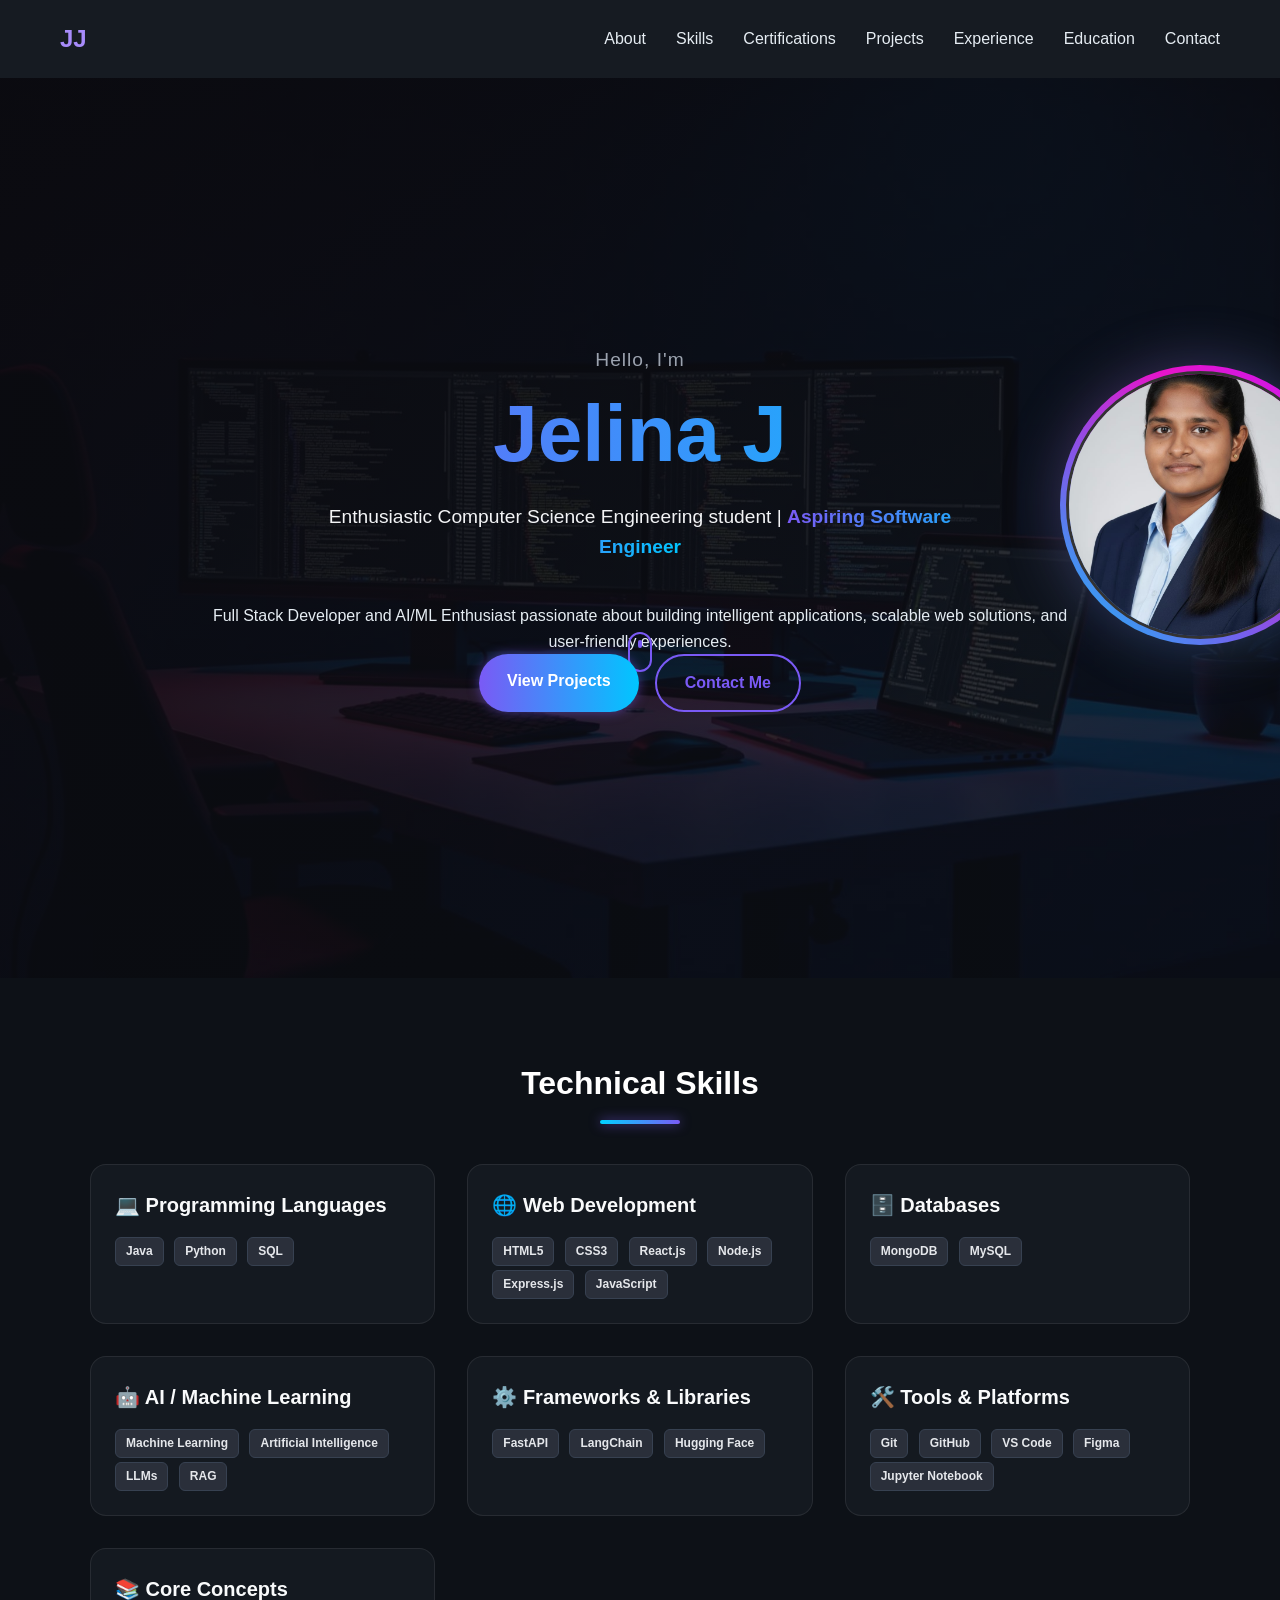
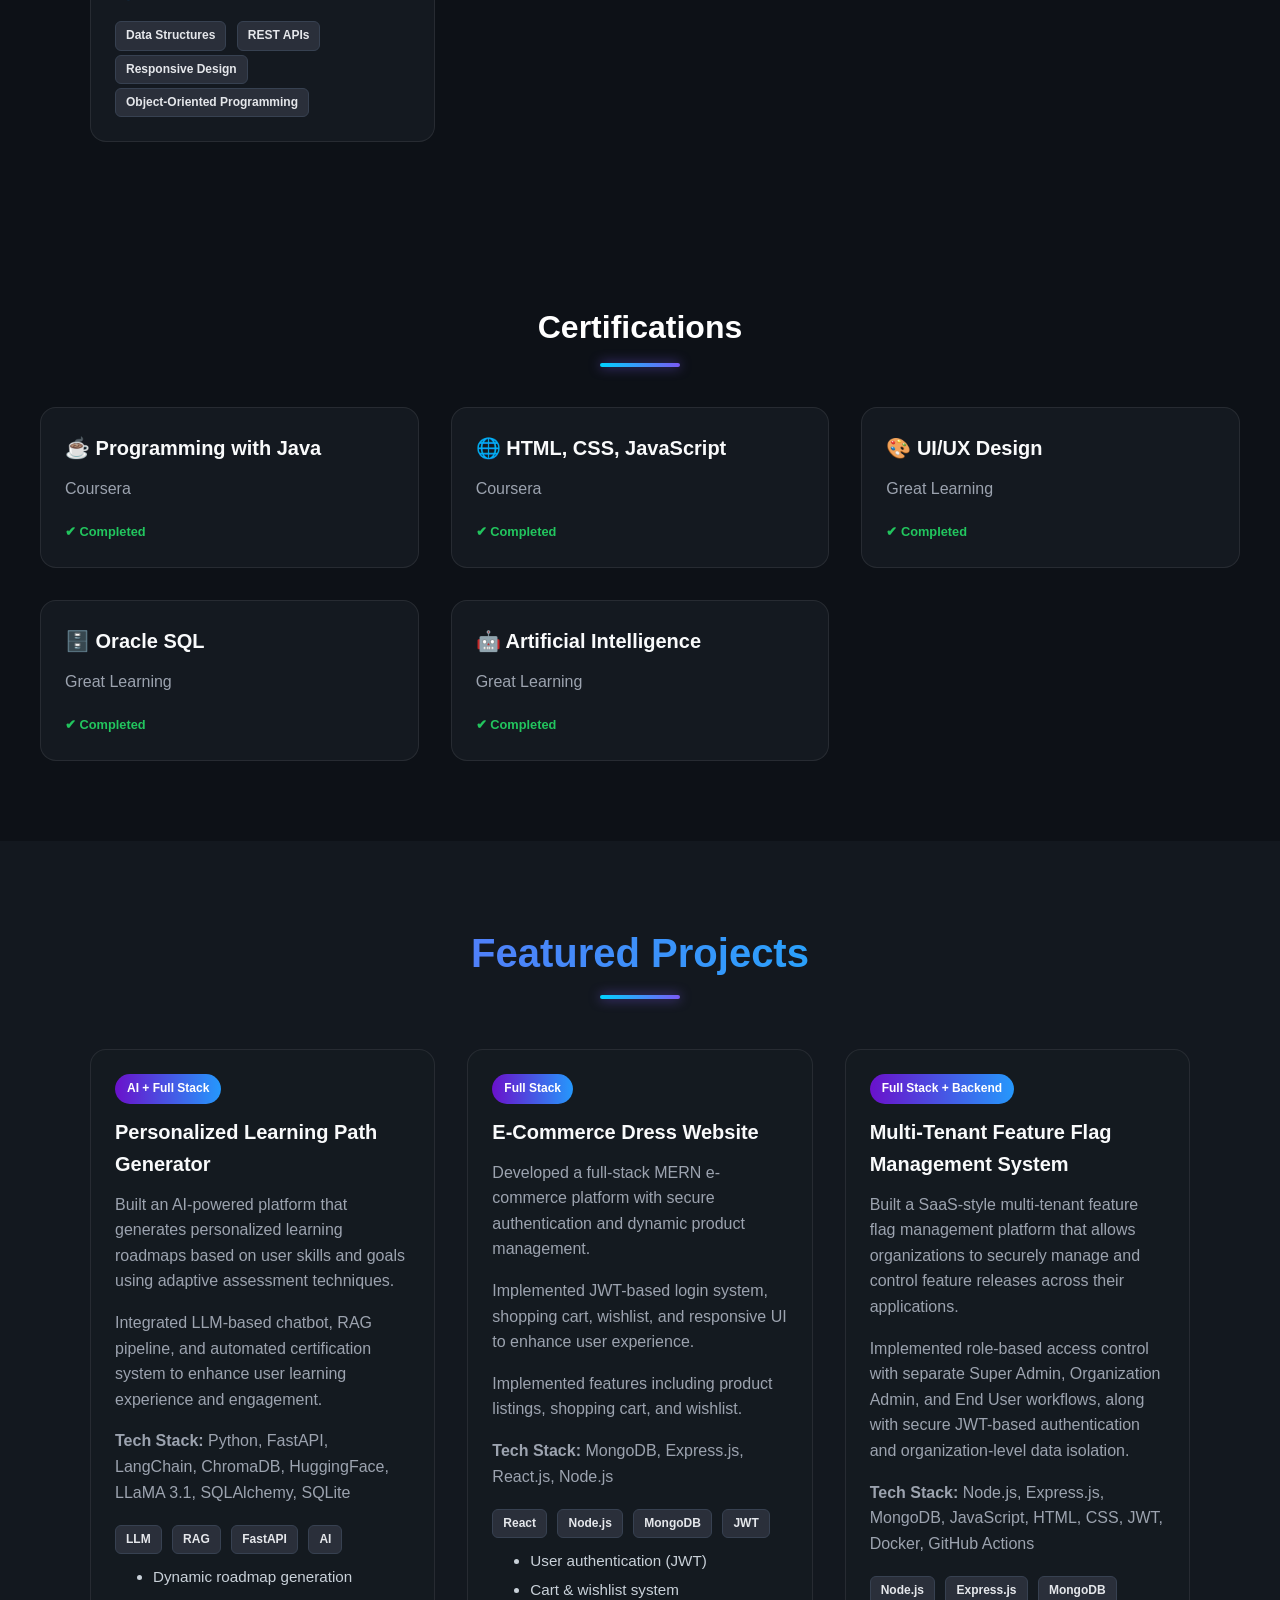
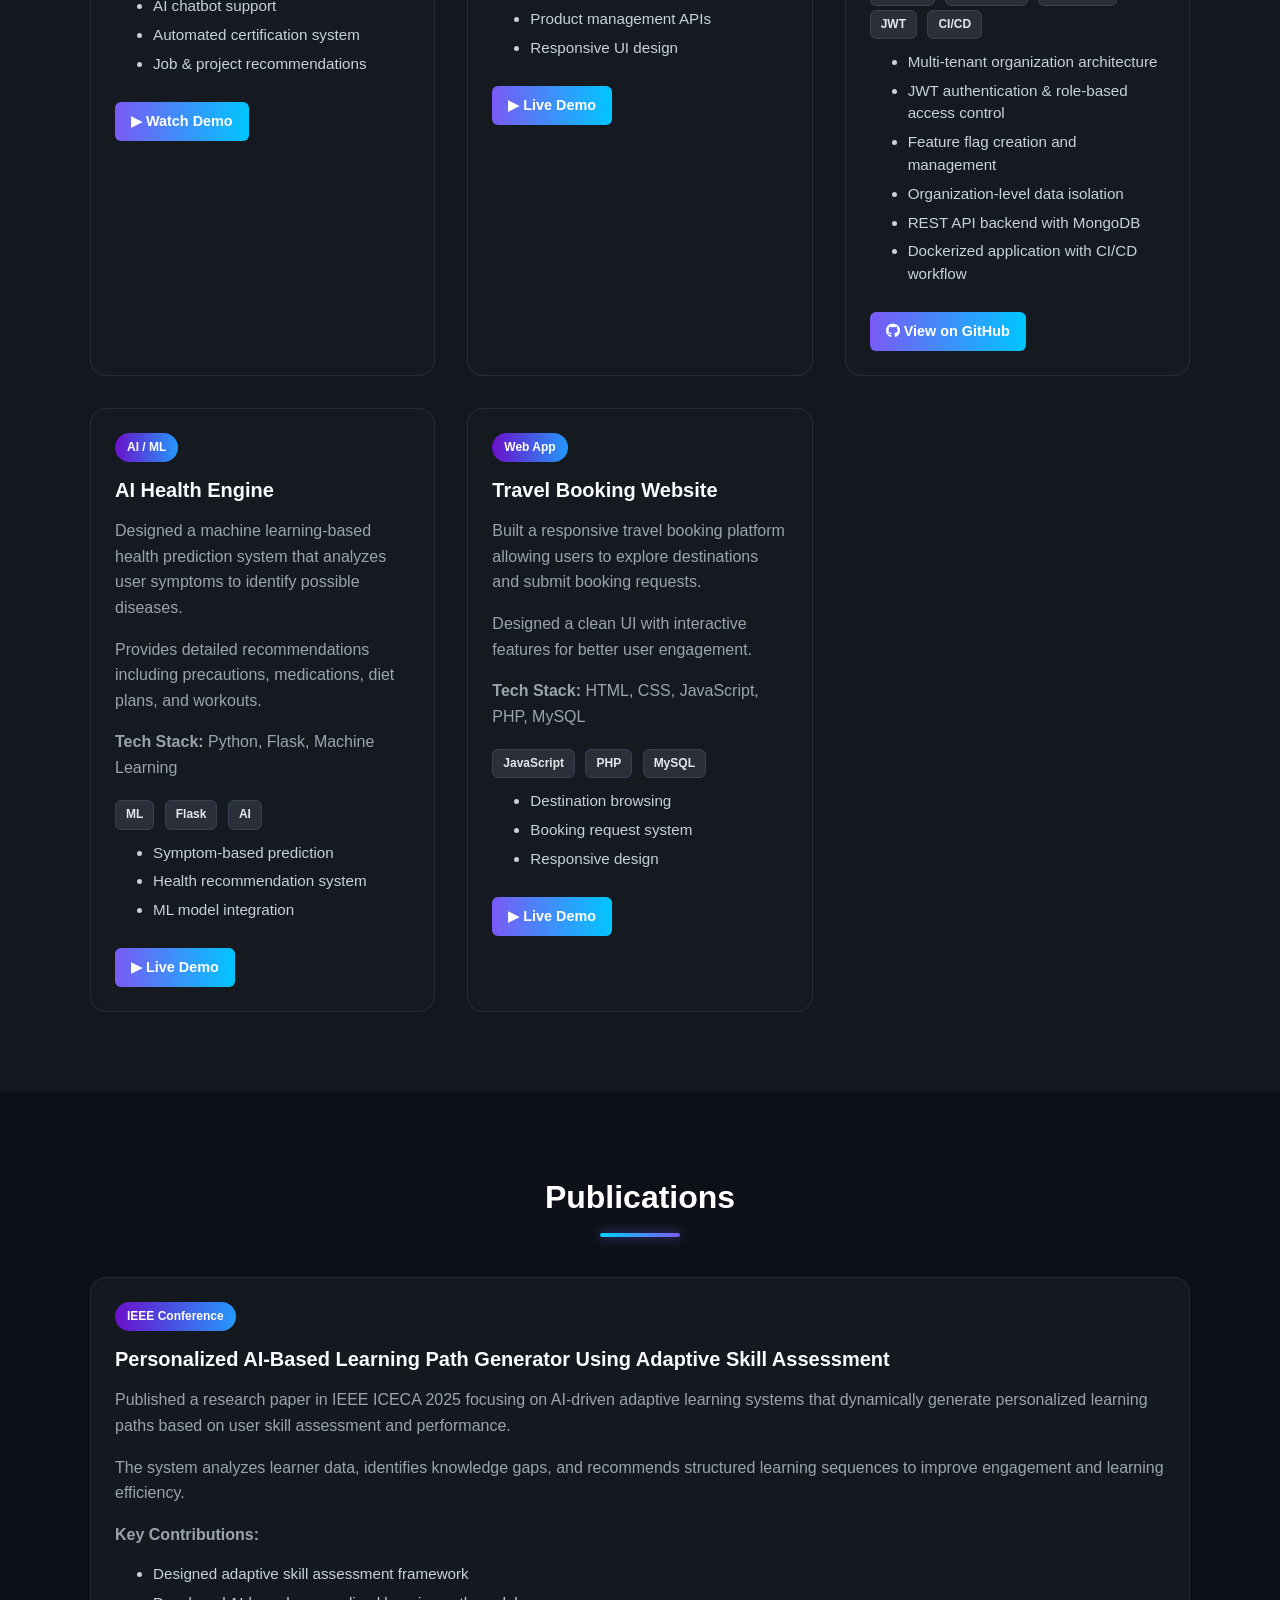
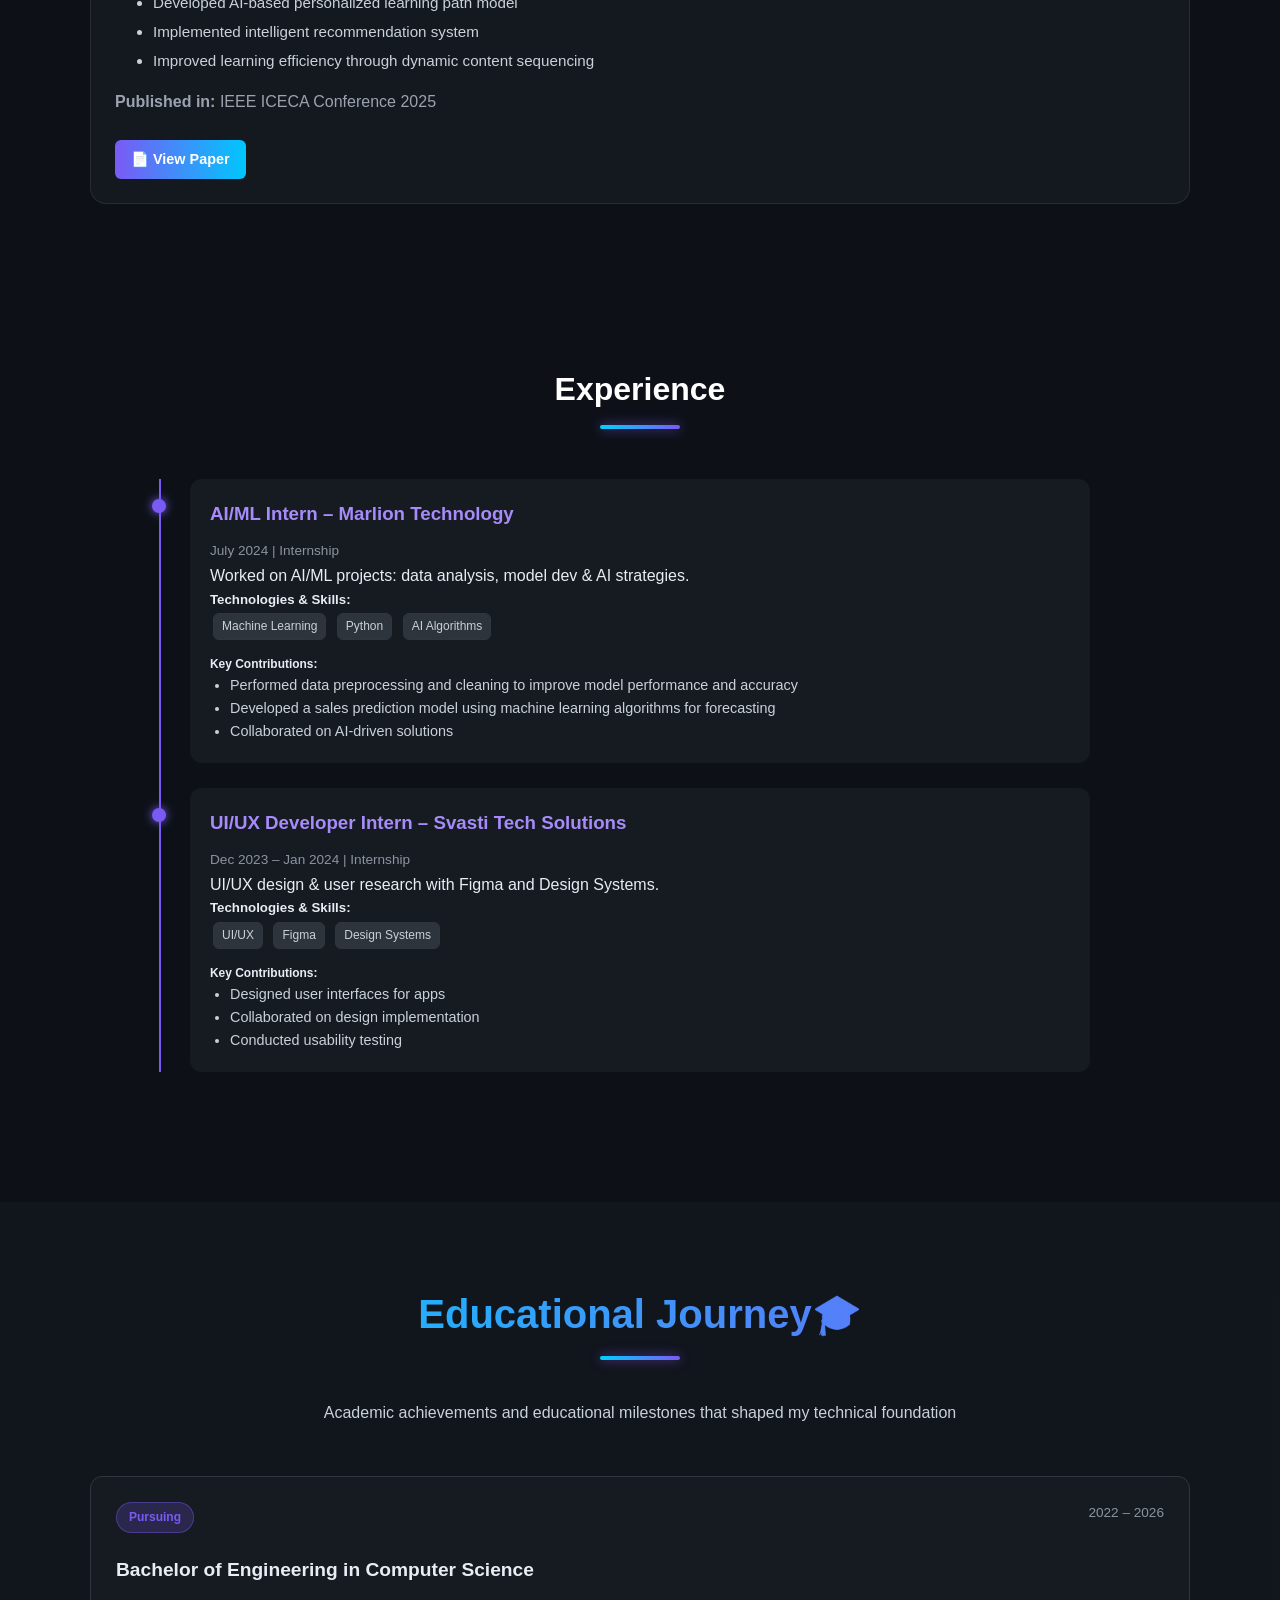
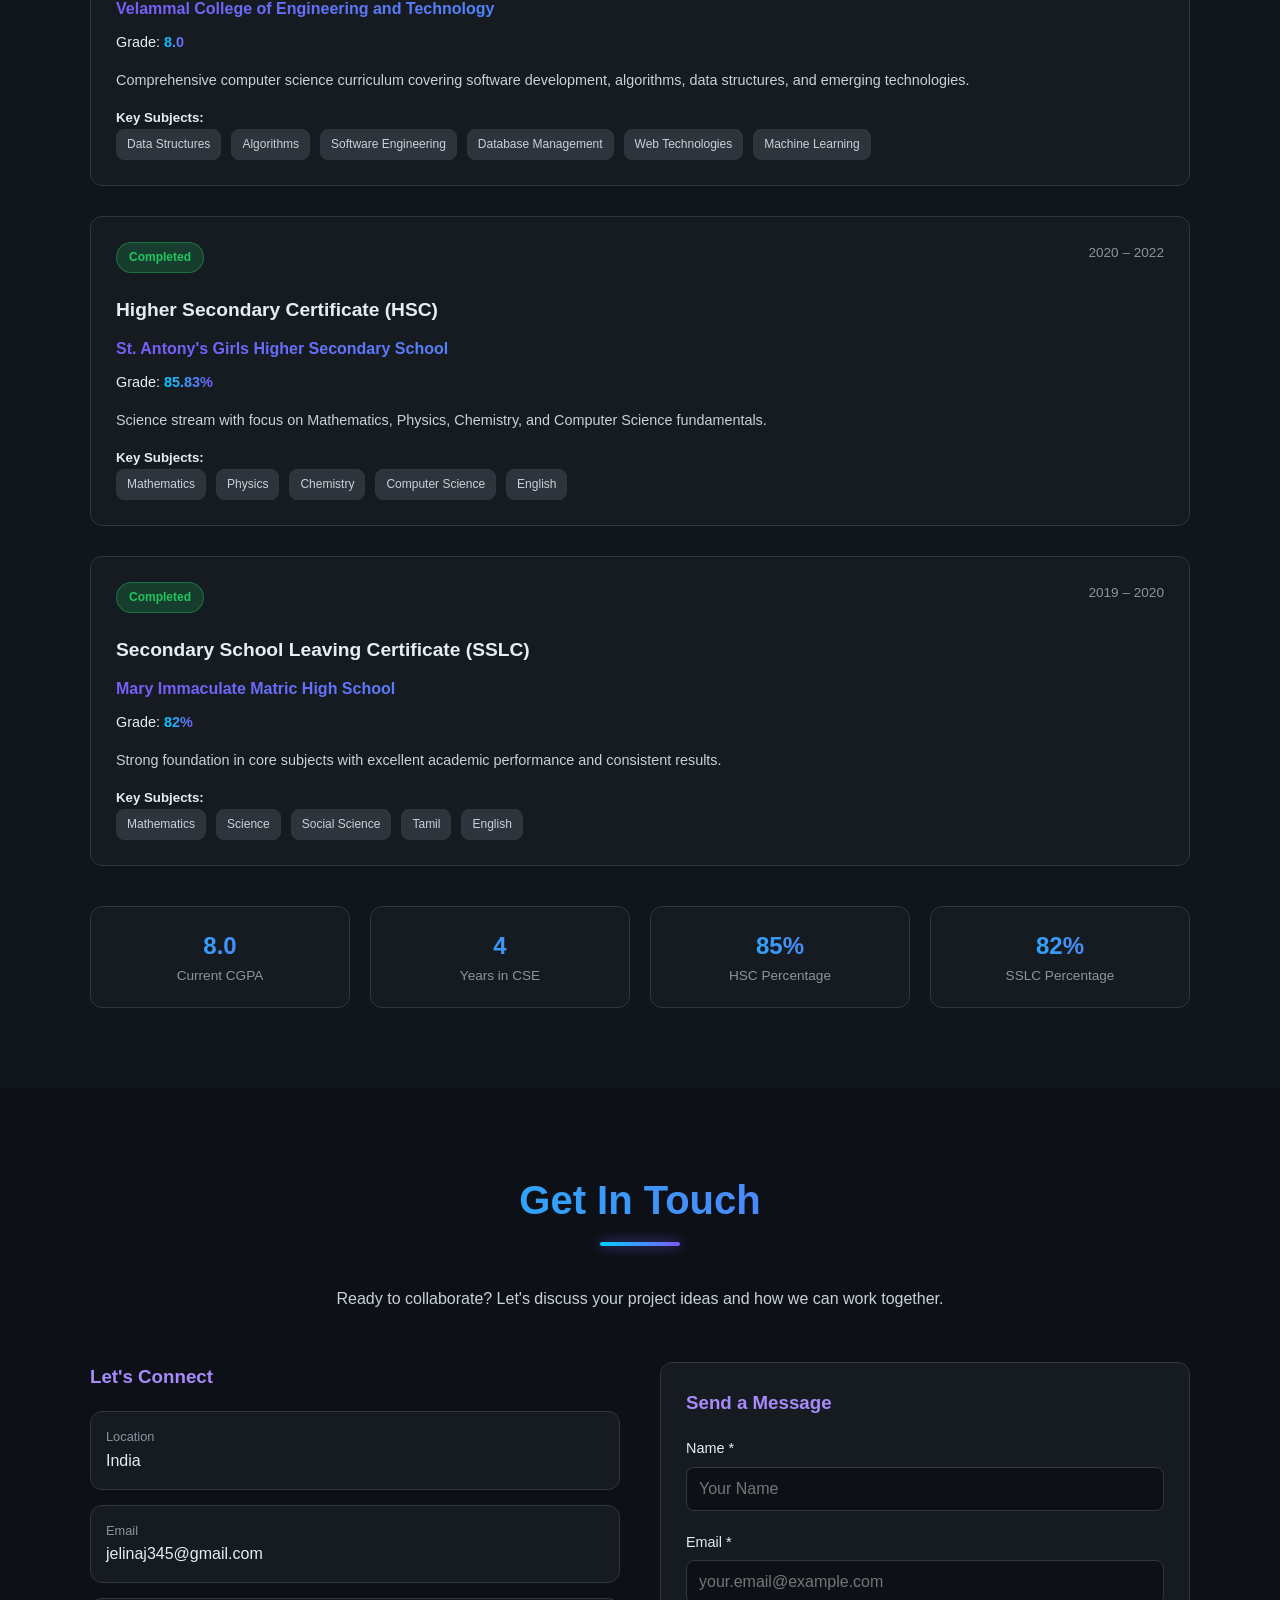
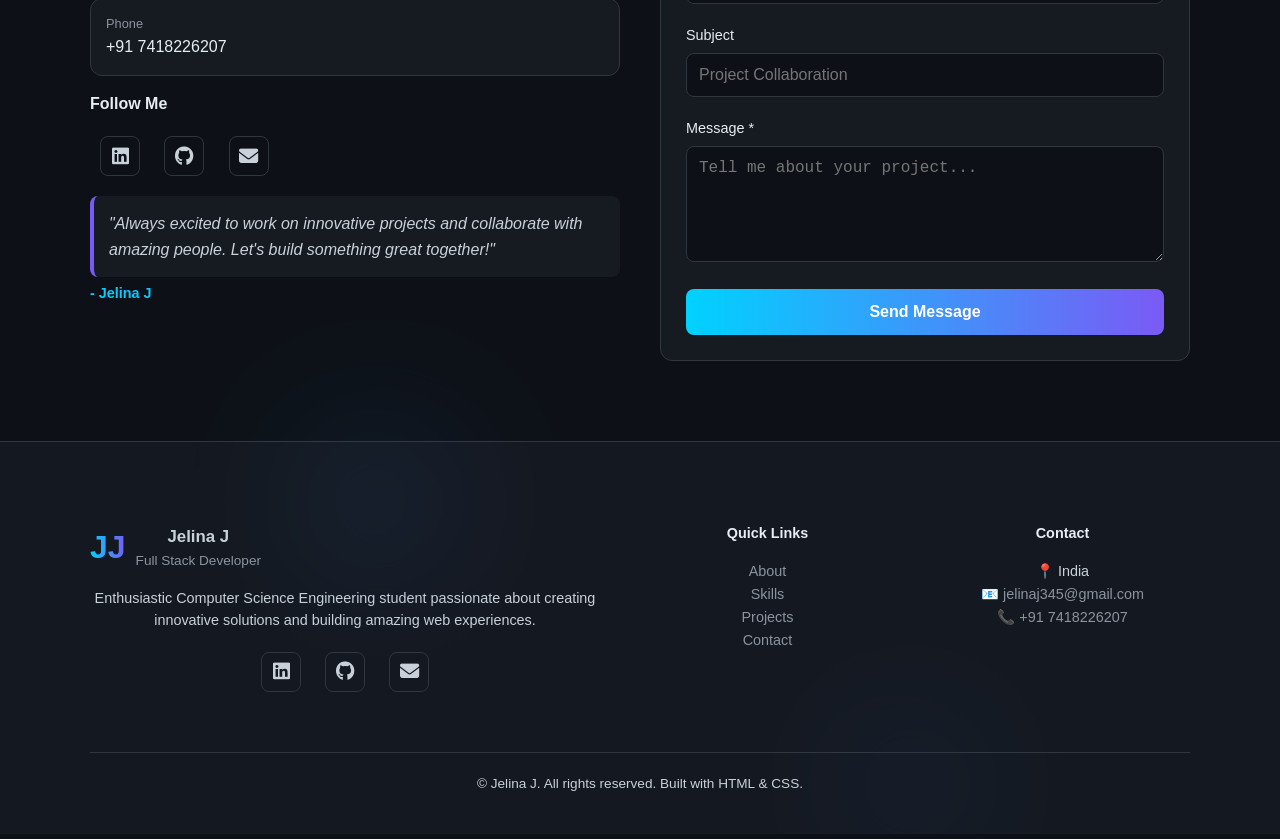
==== index.html @ ac96606b "Add multi-tenant feature flag project to portfolio" ====
<!DOCTYPE html>
<html lang="en">

<head>
  <meta charset="UTF-8">
  <meta name="viewport" content="width=device-width, initial-scale=1.0">
  <title>Jelina J | Portfolio</title>
  <link rel="stylesheet" href="https://cdnjs.cloudflare.com/ajax/libs/font-awesome/6.4.0/css/all.min.css">
  <link rel="stylesheet" href="style.css">

</head>

<body>
  <!-- Navbar -->
  <nav>
    <h1>JJ</h1>
    <div class="menu-toggle" id="menu-toggle">
      <i class="fas fa-bars"></i>
    </div>

    <ul class="nav-links" id="nav-links">
      <li><a href="#about">About</a></li>
      <li><a href="#skills">Skills</a></li>
      <li><a href="#certifications">Certifications</a></li>
      <li><a href="#projects">Projects</a></li>
      <li><a href="#experience">Experience</a></li>
      <li><a href="#education">Education</a></li>
      <li><a href="#contact">Contact</a></li>
    </ul>
  </nav>

  <!-- Hero -->
  <section class="hero-section">
    <!-- Background Image Overlay -->
    <div class="hero-bg"></div>
    <div class="hero-overlay"></div>

    <!-- Content -->
    <div class="hero-content">
      <p class="hero-greeting">Hello, I'm</p>
      <h1 class="hero-name">Jelina J</h1>
      <p class="hero-tagline">
        Enthusiastic Computer Science Engineering student |
        <span class="gradient-text">Aspiring Software Engineer</span>
      </p>
      <p class="hero-description">
        Full Stack Developer and AI/ML Enthusiast passionate about building
        intelligent applications, scalable web solutions, and user-friendly experiences.
      </p>

      <!-- Buttons -->
      <div class="hero-buttons">
        <a href="#projects" class="btn primary">View Projects</a>
        <a href="#contact" class="btn outline">Contact Me</a>
      </div>
      <div class="hero-image">
        <div class="glow"></div>
        <img src="LinkedIn photo.jpeg" alt="Profile">
      </div>

      <!-- Scroll Indicator -->
      <div class="scroll-indicator">
        <div class="mouse">
          <div class="wheel"></div>
        </div>
      </div>
    </div>
  </section>

  <!-- Skills-->

  <section id="skills">
    <div class="container">
      <h2>Technical Skills</h2>

      <div class="card-grid">

        <!-- Programming -->
        <div class="card">
          <h3>💻 Programming Languages</h3>
          <div class="tags">
            <span class="tag">Java</span>
            <span class="tag">Python</span>
            <span class="tag">SQL</span>
          </div>
        </div>

        <!-- Web -->
        <div class="card">
          <h3>🌐 Web Development</h3>
          <div class="tags">
            <span class="tag">HTML5</span>
            <span class="tag">CSS3</span>
            <span class="tag">React.js</span>
            <span class="tag">Node.js</span>
            <span class="tag">Express.js</span>
            <span class="tag">JavaScript</span>

          </div>
        </div>

        <!-- Database -->
        <div class="card">
          <h3>🗄️ Databases</h3>
          <div class="tags">
            <span class="tag">MongoDB</span>
            <span class="tag">MySQL</span>
          </div>
        </div>

        <!-- AI/ML -->
        <div class="card">
          <h3>🤖 AI / Machine Learning</h3>
          <div class="tags">
            <span class="tag">Machine Learning</span>
            <span class="tag">Artificial Intelligence</span>
            <span class="tag">LLMs</span>
            <span class="tag">RAG</span>
          </div>
        </div>

        <!-- Frameworks -->
        <div class="card">
          <h3>⚙️ Frameworks & Libraries</h3>
          <div class="tags">
            <span class="tag">FastAPI</span>
            <span class="tag">LangChain</span>
            <span class="tag">Hugging Face</span>
          </div>
        </div>

        <!-- Tools -->
        <div class="card">
          <h3>🛠️ Tools & Platforms</h3>
          <div class="tags">
            <span class="tag">Git</span>
            <span class="tag">GitHub</span>
            <span class="tag">VS Code</span>
            <span class="tag">Figma</span>
            <span class="tag">Jupyter Notebook</span>
          </div>
        </div>

        <!-- Core -->
        <div class="card">
          <h3>📚 Core Concepts</h3>
          <div class="tags">
            <span class="tag">Data Structures</span>
            <span class="tag">REST APIs</span>
            <span class="tag">Responsive Design</span>
            <span class="tag">Object-Oriented Programming</span>
          </div>
        </div>

      </div>
    </div>
  </section>
  <!-- Certifications -->
  <section id="certifications">
    <h2>Certifications</h2>
    <div class="card-grid">
      <div class="card">
        <h3>☕ Programming with Java</h3>
        <p>Coursera</p><span class="cert-badge">✔ Completed</span>
      </div>
      <div class="card">
        <h3>🌐 HTML, CSS, JavaScript</h3>
        <p>Coursera</p><span class="cert-badge">✔ Completed</span>
      </div>
      <div class="card">
        <h3>🎨 UI/UX Design</h3>
        <p>Great Learning</p><span class="cert-badge">✔ Completed</span>
      </div>
      <div class="card">
        <h3>🗄️ Oracle SQL</h3>
        <p>Great Learning</p><span class="cert-badge">✔ Completed</span>
      </div>
      <div class="card">
        <h3>🤖 Artificial Intelligence</h3>
        <p>Great Learning</p><span class="cert-badge">✔ Completed</span>
      </div>
    </div>
  </section>

  <section id="projects">
    <div class="container">
      <h2>Featured Projects</h2>

      <div class="card-grid">

        <!-- Project 1 -->
        <div class="card">
          <span class="badge">AI + Full Stack</span>
          <h3>Personalized Learning Path Generator</h3>

          <p>
            Built an AI-powered platform that generates personalized learning roadmaps
            based on user skills and goals using adaptive assessment techniques.
          </p>

          <p>
            Integrated LLM-based chatbot, RAG pipeline, and automated certification system
            to enhance user learning experience and engagement.
          </p>

          <p><strong>Tech Stack:</strong> Python, FastAPI, LangChain, ChromaDB, HuggingFace, LLaMA 3.1, SQLAlchemy,
            SQLite</p>

          <div class="tags">
            <span class="tag">LLM</span>
            <span class="tag">RAG</span>
            <span class="tag">FastAPI</span>
            <span class="tag">AI</span>
          </div>

          <ul class="highlight-list">
            <li>Dynamic roadmap generation</li>
            <li>AI chatbot support</li>
            <li>Automated certification system</li>
            <li>Job & project recommendations</li>
          </ul>

          <a href="https://drive.google.com/file/d/1ITFl99i9QDz4KUVihZrPHaZE8V5tZAc3/view?usp=drive_link"
            class="btn-demo">▶ Watch Demo</a>
        </div>

        <!-- Project 2 -->
        <div class="card">
          <span class="badge">Full Stack</span>
          <h3>E-Commerce Dress Website</h3>

          <p>
            Developed a full-stack MERN e-commerce platform with secure authentication
            and dynamic product management.
          </p>

          <p>
            Implemented JWT-based login system, shopping cart, wishlist, and responsive UI
            to enhance user experience.
          </p>
          <p>Implemented features including product listings, shopping cart, and wishlist.</p>

          <p><strong>Tech Stack:</strong> MongoDB, Express.js, React.js, Node.js</p>

          <div class="tags">
            <span class="tag">React</span>
            <span class="tag">Node.js</span>
            <span class="tag">MongoDB</span>
            <span class="tag">JWT</span>
          </div>

          <ul class="highlight-list">
            <li>User authentication (JWT)</li>
            <li>Cart & wishlist system</li>
            <li>Product management APIs</li>
            <li>Responsive UI design</li>
          </ul>

          <a href="https://jelidressshop-2.onrender.com/" target="_blank" class="btn-demo">
            ▶ Live Demo
          </a>
        </div>
        
        <!-- Project 3 -->
        <div class="card">
          <span class="badge">Full Stack + Backend</span>

          <h3>Multi-Tenant Feature Flag Management System</h3>

          <p>
            Built a SaaS-style multi-tenant feature flag management platform that
            allows organizations to securely manage and control feature releases
            across their applications.
          </p>

          <p>
            Implemented role-based access control with separate Super Admin,
            Organization Admin, and End User workflows, along with secure JWT-based
            authentication and organization-level data isolation.
          </p>

          <p>
            <strong>Tech Stack:</strong>
            Node.js, Express.js, MongoDB, JavaScript, HTML, CSS, JWT, Docker, GitHub Actions
          </p>

          <div class="tags">
            <span class="tag">Node.js</span>
            <span class="tag">Express.js</span>
            <span class="tag">MongoDB</span>
            <span class="tag">JWT</span>
            <span class="tag">CI/CD</span>
          </div>

          <ul class="highlight-list">
            <li>Multi-tenant organization architecture</li>
            <li>JWT authentication & role-based access control</li>
            <li>Feature flag creation and management</li>
            <li>Organization-level data isolation</li>
            <li>REST API backend with MongoDB</li>
            <li>Dockerized application with CI/CD workflow</li>
          </ul>

          <a href="https://github.com/JELINA-J/multi-tenant-feature-flag-system" target="_blank" class="btn-demo">
            <i class="fab fa-github"></i> View on GitHub
          </a>
        </div>
        

        <!-- Project 4 -->
        <div class="card">
          <span class="badge">AI / ML</span>
          <h3>AI Health Engine</h3>

          <p>
            Designed a machine learning-based health prediction system that analyzes
            user symptoms to identify possible diseases.
          </p>

          <p>
            Provides detailed recommendations including precautions, medications,
            diet plans, and workouts.
          </p>

          <p><strong>Tech Stack:</strong> Python, Flask, Machine Learning</p>

          <div class="tags">
            <span class="tag">ML</span>
            <span class="tag">Flask</span>
            <span class="tag">AI</span>
          </div>

          <ul class="highlight-list">
            <li>Symptom-based prediction</li>
            <li>Health recommendation system</li>
            <li>ML model integration</li>
          </ul>

          <a href="https://ai-health-engine-2uuu.onrender.com/" target="_blank" class="btn-demo">
            ▶ Live Demo
          </a>
        </div>

        <!-- Project 5 -->
        <div class="card">
          <span class="badge">Web App</span>
          <h3>Travel Booking Website</h3>

          <p>
            Built a responsive travel booking platform allowing users to explore
            destinations and submit booking requests.
          </p>

          <p>
            Designed a clean UI with interactive features for better user engagement.
          </p>

          <p><strong>Tech Stack:</strong> HTML, CSS, JavaScript, PHP, MySQL</p>

          <div class="tags">
            <span class="tag">JavaScript</span>
            <span class="tag">PHP</span>
            <span class="tag">MySQL</span>
          </div>

          <ul class="highlight-list">
            <li>Destination browsing</li>
            <li>Booking request system</li>
            <li>Responsive design</li>
          </ul>

          <a href="https://jelina-j.github.io/TravelSite/" target="_blank" class="btn-demo">
            ▶ Live Demo
          </a>
        </div>

      </div>
    </div>
  </section>

  <section id="publications">
    <div class="container">
      <h2>Publications</h2>

      <div class="card-grid">

        <div class="card">
          <span class="badge">IEEE Conference</span>

          <h3>
            Personalized AI-Based Learning Path Generator Using Adaptive Skill Assessment
          </h3>

          <p>
            Published a research paper in IEEE ICECA 2025 focusing on AI-driven adaptive
            learning systems that dynamically generate personalized learning paths based
            on user skill assessment and performance.
          </p>

          <p>
            The system analyzes learner data, identifies knowledge gaps, and recommends
            structured learning sequences to improve engagement and learning efficiency.
          </p>

          <p>
            <strong>Key Contributions:</strong>
          </p>

          <ul class="highlight-list">
            <li>Designed adaptive skill assessment framework</li>
            <li>Developed AI-based personalized learning path model</li>
            <li>Implemented intelligent recommendation system</li>
            <li>Improved learning efficiency through dynamic content sequencing</li>
          </ul>

          <p>
            <strong>Published in:</strong> IEEE ICECA Conference 2025
          </p>

          <a href="https://ieeexplore.ieee.org/document/11382869/" target="_blank" class="btn-demo">
            📄 View Paper
          </a>
        </div>

      </div>
    </div>
  </section>
  <!-- Modal for Video -->
  <div id="videoModal" class="modal">
    <div class="modal-content">
      <span class="close">&times;</span>
      <video id="modalVideo" controls>
        <source src="" type="video/mp4">
        Your browser does not support HTML5 video.
      </video>
    </div>
  </div>


  <!-- Experience -->
  <section id="experience">
    <h2>Experience</h2>
    <div class="timeline">
      <div class="exp-item">
        <h3>AI/ML Intern – Marlion Technology</h3>
        <span>July 2024 | Internship</span>
        <p>Worked on AI/ML projects: data analysis, model dev & AI strategies.</p>
        <h5 className="text-sm font-semibold text-foreground mb-2">Technologies & Skills:</h5>

        <div class="tag">Machine Learning</div>
        <div class="tag">Python</div>
        <div class="tag">AI Algorithms</div>
        <ul class="achievements">

          <h5 className="text-sm font-semibold text-foreground mb-2">Key Contributions:</h5>

          <li>Performed data preprocessing and cleaning to improve model performance and accuracy</li>
          <li> Developed a sales prediction model using machine learning algorithms for forecasting</li>
          <li>Collaborated on AI-driven solutions</li>
        </ul>
      </div>
      <div class="exp-item">
        <h3>UI/UX Developer Intern – Svasti Tech Solutions</h3>
        <span>Dec 2023 – Jan 2024 | Internship</span>
        <p>UI/UX design & user research with Figma and Design Systems.</p>
        <h5 className="text-sm font-semibold text-foreground mb-2">Technologies & Skills:</h5>

        <div class="tag">UI/UX</div>
        <div class="tag">Figma</div>
        <div class="tag">Design Systems</div>
        <ul class="achievements">

          <h5 className="text-sm font-semibold text-foreground mb-2">Key Contributions:</h5>

          <li>Designed user interfaces for apps</li>
          <li>Collaborated on design implementation</li>
          <li>Conducted usability testing</li>
        </ul>
      </div>
    </div>
  </section>

  <!-- Education -->
  <section id="education">
    <div class="container">
      <!-- Section Header -->
      <div class="section-header">
        <h2>Educational Journey🎓</h2>
        <div class="underline"></div>
        <p>Academic achievements and educational milestones that shaped my technical foundation</p>
      </div>

      <!-- Education Cards -->
      <div class="education-list">
        <!-- BE -->
        <div class="edu-card">
          <div class="edu-header">
            <span class="badge pursuing">Pursuing</span>
            <span class="duration">2022 – 2026</span>
          </div>
          <h3>Bachelor of Engineering in Computer Science</h3>
          <h4>Velammal College of Engineering and Technology</h4>
          <p class="grade">Grade: <span>8.0</span></p>
          <p class="desc">
            Comprehensive computer science curriculum covering software development, algorithms, data structures, and
            emerging technologies.
          </p>
          <h5>Key Subjects:</h5>
          <div class="subjects">
            <span>Data Structures</span>
            <span>Algorithms</span>
            <span>Software Engineering</span>
            <span>Database Management</span>
            <span>Web Technologies</span>
            <span>Machine Learning</span>
          </div>
        </div>

        <!-- HSC -->
        <div class="edu-card">
          <div class="edu-header">
            <span class="badge completed">Completed</span>
            <span class="duration">2020 – 2022</span>
          </div>
          <h3>Higher Secondary Certificate (HSC)</h3>
          <h4>St. Antony's Girls Higher Secondary School</h4>
          <p class="grade">Grade: <span>85.83%</span></p>
          <p class="desc">
            Science stream with focus on Mathematics, Physics, Chemistry, and Computer Science fundamentals.
          </p>
          <h5>Key Subjects:</h5>
          <div class="subjects">
            <span>Mathematics</span>
            <span>Physics</span>
            <span>Chemistry</span>
            <span>Computer Science</span>
            <span>English</span>
          </div>
        </div>

        <!-- SSLC -->
        <div class="edu-card">
          <div class="edu-header">
            <span class="badge completed">Completed</span>
            <span class="duration">2019 – 2020</span>
          </div>
          <h3>Secondary School Leaving Certificate (SSLC)</h3>
          <h4>Mary Immaculate Matric High School</h4>
          <p class="grade">Grade: <span>82%</span></p>
          <p class="desc">
            Strong foundation in core subjects with excellent academic performance and consistent results.
          </p>
          <h5>Key Subjects:</h5>
          <div class="subjects">
            <span>Mathematics</span>
            <span>Science</span>
            <span>Social Science</span>
            <span>Tamil</span>
            <span>English</span>
          </div>
        </div>
      </div>

      <!-- Stats -->
      <div class="edu-stats">
        <div class="stat">
          <h3>8.0</h3>
          <p>Current CGPA</p>
        </div>
        <div class="stat">
          <h3>4</h3>
          <p>Years in CSE</p>
        </div>
        <div class="stat">
          <h3>85%</h3>
          <p>HSC Percentage</p>
        </div>
        <div class="stat">
          <h3>82%</h3>
          <p>SSLC Percentage</p>
        </div>
      </div>
    </div>
  </section>


  <!-- Contact -->

  <section id="contact">
    <div class="container">
      <div class="section-header">
        <h2>Get In Touch</h2>
        <p>Ready to collaborate? Let's discuss your project ideas and how we can work together.</p>
      </div>

      <div class="contact-grid">
        <!-- Contact Info -->
        <div class="contact-info">
          <h3>Let's Connect</h3>

          <div class="info-card">
            <span class="icon">📍</span>
            <div>
              <p class="label">Location</p>
              <p class="value">India</p>
            </div>
          </div>

          <div class="info-card">
            <span class="icon">📧</span>
            <div>
              <p class="label">Email</p>
              <p class="value">jelinaj345@gmail.com</p>
            </div>
          </div>

          <div class="info-card">
            <span class="icon">📞</span>
            <div>
              <p class="label">Phone</p>
              <p class="value">+91 7418226207</p>
            </div>
          </div>

          <!-- Socials -->
          <h4>Follow Me</h4>
          <div class="socials">
            <a href="https://linkedin.com/in/jelina-j" target="_blank" title="LinkedIn">
              <i class="fab fa-linkedin"></i>
            </a>
            <a href="https://github.com/JELINA-J" target="_blank" title="GitHub">
              <i class="fab fa-github"></i>
            </a>
            <a href="mailto:jelinaj345@gmail.com" title="Email">
              <i class="fas fa-envelope"></i>
            </a>
          </div>


          <!-- Quote -->
          <blockquote>
            "Always excited to work on innovative projects and collaborate with amazing people.
            Let's build something great together!"
          </blockquote>
          <p class="author">- Jelina J</p>
        </div>

        <!-- Contact Form -->
        <div class="contact-form">
          <h3>Send a Message</h3>
          <form>
            <div class="form-group">
              <label for="name">Name *</label>
              <input type="text" id="name" name="name" placeholder="Your Name" required>
            </div>
            <div class="form-group">
              <label for="email">Email *</label>
              <input type="email" id="email" name="email" placeholder="your.email@example.com" required>
            </div>
            <div class="form-group">
              <label for="subject">Subject</label>
              <input type="text" id="subject" name="subject" placeholder="Project Collaboration">
            </div>
            <div class="form-group">
              <label for="message">Message *</label>
              <textarea id="message" name="message" rows="5" placeholder="Tell me about your project..."
                required></textarea>
            </div>
            <button type="submit">Send Message</button>
          </form>
        </div>
      </div>
    </div>
  </section>



  <!-- Footer -->
  <footer id="footer">
    <div class="container">
      <!-- Main Footer -->
      <div class="footer-grid">
        <!-- Brand Section -->
        <div class="brand">
          <div class="brand-header">
            <div class="logo">JJ</div>
            <div>
              <h3>Jelina J</h3>
              <p class="role">Full Stack Developer</p>
            </div>
          </div>
          <p class="about">
            Enthusiastic Computer Science Engineering student passionate about creating
            innovative solutions and building amazing web experiences.
          </p>
          <div class="socials">
            <a href="https://linkedin.com/in/jelina-j" target="_blank" title="LinkedIn">
              <i class="fab fa-linkedin"></i>
            </a>
            <a href="https://github.com/JELINA-J" target="_blank" title="GitHub">
              <i class="fab fa-github"></i>
            </a>
            <a href="mailto:jelinaj345@gmail.com" title="Email">
              <i class="fas fa-envelope"></i>
            </a>
          </div>

        </div>

        <!-- Quick Links -->
        <div class="quick-links">
          <h4>Quick Links</h4>
          <ul>
            <li><a href="#about">About</a></li>
            <li><a href="#skills">Skills</a></li>
            <li><a href="#projects">Projects</a></li>
            <li><a href="#contact">Contact</a></li>
          </ul>
        </div>

        <!-- Contact Info -->
        <div class="contact">
          <h4>Contact</h4>
          <ul>
            <li>📍 India</li>
            <li>📧 <a href="mailto:jelinaj345@gmail.com">jelinaj345@gmail.com</a></li>
            <li>📞 <a href="tel:+917418226207">+91 7418226207</a></li>
          </ul>
        </div>
      </div>

      <!-- Bottom Section -->
      <div class="footer-bottom">
        <p>© <span id="year"></span> Jelina J. All rights reserved. Built with HTML & CSS.</p>

      </div>

      <!-- Decorative Elements -->
      <div class="circle circle1"></div>
      <div class="circle circle2"></div>
    </div>
  </footer>
  <script>
    const menuToggle = document.getElementById("menu-toggle");
    const navLinks = document.getElementById("nav-links");
    const navItems = document.querySelectorAll(".nav-links a");

    menuToggle.addEventListener("click", () => {
      navLinks.classList.toggle("active");
    });

    navItems.forEach(item => {
      item.addEventListener("click", () => {
        navLinks.classList.remove("active");
      });
    });
  </script>
</body>

</html>
---- style.css ----
/* Base Reset */
    * { margin: 0; padding: 0; box-sizing: border-box; }
    body { font-family: "Poppins", sans-serif; background: #0d1117; color: #e6edf3; line-height: 1.6; }
    a { text-decoration: none; color: inherit; }

    /* Navbar */
    nav { display: flex; justify-content: space-between; align-items: center; padding: 20px 60px; background: #161b22; position: sticky; top: 0; z-index: 100; }
    nav h1 { color: #a78bfa; font-weight: 600; }
    nav ul { list-style: none; display: flex; gap: 25px; }
    nav ul li a { color: #5ce5f7; font-weight: 500; transition: 0.3s; }
    nav ul li a:hover { color: #a78bfa; }

    /* Section */
    section { padding: 80px 20px;  margin: auto; }
    h2 { text-align: center; font-size: 2rem; margin-bottom: 40px; color: #fff; position: relative; }
    h2::after { content: ""; display: block; width: 80px; height: 4px; margin: 10px auto 0; border-radius: 2px; background: linear-gradient(90deg, #00d2ff, #7a5af5); box-shadow: 0 0 12px rgba(122,90,245,0.7); }

    /* Hero */
    .hero { text-align: center; padding: 120px 20px; }
    .hero h1 { font-size: 2.8rem; background: linear-gradient(90deg,#00d2ff,#7a5af5); -webkit-background-clip: text; -webkit-text-fill-color: transparent; }
    .hero p { margin: 15px 0; font-size: 1.2rem; color: #c9d1d9; }
    .hero .btn { display: inline-block; margin: 10px; padding: 12px 24px; border-radius: 25px; background: linear-gradient(90deg,#00d2ff,#7a5af5); color: #fff; font-weight: 500; transition: 0.3s; }
    .hero .btn:hover { transform: scale(1.07); }

    /* Tags */
    .tag { background: #1f2937; border-radius: 20px; padding: 6px 12px; font-size: 0.8rem; color: #e6edf3; }
    .tag:hover { background: linear-gradient(90deg,#00d2ff,#7a5af5); color: #fff; }

    /* Cards */
    .card-grid { display: grid; grid-template-columns: repeat(auto-fit,minmax(280px,1fr)); gap: 25px; }
    .card { background: #161b22; border-radius: 12px; padding: 20px; transition: 0.3s; }
    .card:hover { transform: translateY(-6px); box-shadow: 0 0 18px rgba(122,90,245,0.5); }
    .card h3 { color: #fff; margin-bottom: 10px; }

    /* Certifications */
    .cert-badge { margin-top: 8px; font-size: 0.8rem; font-weight: bold; color: #22c55e; }

    /* Experience Timeline */
.timeline {
  position: relative;
  margin: 50px auto;      /* centers horizontally */
  padding: 0;             /* remove left padding */
  margin-left: auto;
  margin-right: auto;   
  width: 900px;  /* shrink to content */
}

.timeline::before {
  content: "";
  position: absolute;
  top: 0;
  bottom: 0;
  transform: translateX(-50%);
  width: 2px;
  background: #7a5af5;
  left: -30px;
}

    
    .exp-item { background: #161b22; border-radius: 12px; padding: 20px; margin-bottom: 25px; position: relative; max-width: 900px;}
    .exp-item::before { content: ""; position: absolute; left: -38px; top: 20px; width: 14px; height: 14px; border-radius: 50%; background: #7a5af5; box-shadow: 0 0 10px #7a5af5; }
    .exp-item h3 { color: #a78bfa; margin-bottom: 8px; }
    .exp-item span { font-size: 0.85rem; color: #8b949e; }
    .achievements { margin-top: 12px; font-size: 0.9rem; }
    .achievements li { margin-left: 20px; list-style: disc; color: #c9d1d9; }

    /* Education 
    .edu-card { background: #161b22; border-radius: 12px; padding: 20px; margin-bottom: 20px; }
    .edu-card h3 { color: #a78bfa; }
*/
    /* Projects */
    .highlight-list { margin-top: 10px; font-size: 0.85rem; }
    .highlight-list li { margin-left: 20px; list-style: disc; color: #c9d1d9; }

    /* Footer */
    footer { text-align: center; padding: 30px; background: #161b22; font-size: 0.9rem; color: #8b949e; }
    .socials { margin-top: 10px; }
    .socials a { margin: 0 10px; font-size: 1.2rem; transition: 0.3s; }
    .socials a:hover { color: #a78bfa; }
    /* Section Base */
#contact {
  padding: 80px 20px;
  background: #0d1117;
  color: #e6edf3;
}
#contact .container {
  max-width: 1100px;
  margin: auto;
}
.section-header {
  text-align: center;
  margin-bottom: 50px;
}
.section-header h2 {
  font-size: 2.5rem;
  background: linear-gradient(90deg,#00d2ff,#7a5af5);
  -webkit-background-clip: text;
  -webkit-text-fill-color: transparent;
}
.section-header p {
  color: #c9d1d9;
  margin-top: 10px;
}

/* Grid Layout */
.contact-grid {
  display: grid;
  grid-template-columns: 1fr 1fr;
  gap: 40px;
}
@media(max-width: 768px) {
  .contact-grid { grid-template-columns: 1fr; }
}

/* Contact Info */
.contact-info h3 { margin-bottom: 20px; color: #a78bfa; }
.info-card {
  display: flex;
  align-items: center;
  background: #161b22;
  border: 1px solid #30363d;
  padding: 15px;
  border-radius: 12px;
  margin-bottom: 15px;
  transition: 0.3s;
}
.info-card:hover { box-shadow: 0 0 15px rgba(122,90,245,0.5); }
.icon {
  font-size: 1.5rem;
  margin-right: 15px;
}
.label { font-size: 0.8rem; color: #8b949e; }
.value { font-weight: 500; }

.socials { margin: 20px 0; }
.socials a {
  display: inline-block;
  margin-right: 12px;
  font-size: 1.5rem;
  transition: 0.3s;
}
.socials a:hover { transform: scale(1.2); }

blockquote {
  margin-top: 20px;
  font-style: italic;
  color: #c9d1d9;
  background: #161b22;
  padding: 15px;
  border-left: 4px solid #7a5af5;
  border-radius: 8px;
}
.author {
  margin-top: 5px;
  font-size: 0.9rem;
  background: linear-gradient(90deg,#00d2ff,#7a5af5);
  -webkit-background-clip: text;
  -webkit-text-fill-color: transparent;
  font-weight: bold;
}

/* Contact Form */
.contact-form {
  background: #161b22;
  padding: 25px;
  border-radius: 12px;
  border: 1px solid #30363d;
}
.contact-form h3 { margin-bottom: 20px; color: #a78bfa; }
.form-group { margin-bottom: 20px; }
label { display: block; margin-bottom: 6px; font-size: 0.9rem; }
input, textarea {
  width: 100%;
  padding: 12px;
  border-radius: 8px;
  border: 1px solid #30363d;
  background: #0d1117;
  color: #e6edf3;
  font-size: 1rem;
}
input:focus, textarea:focus {
  border-color: #7a5af5;
  outline: none;
  box-shadow: 0 0 6px rgba(122,90,245,0.7);
}
button {
  width: 100%;
  padding: 14px;
  border: none;
  border-radius: 8px;
  font-size: 1rem;
  font-weight: 600;
  cursor: pointer;
  background: linear-gradient(90deg,#00d2ff,#7a5af5);
  color: white;
  transition: 0.3s;
}
button:hover {
  transform: scale(1.05);
  box-shadow: 0 0 15px rgba(122,90,245,0.7);
}
/* Footer Base */
#footer {
  background: rgba(22, 27, 34, 0.8);
  padding: 80px 20px 30px;
  color: #c9d1d9;
  position: relative;
  border-top: 1px solid #30363d;
}
.container {
  max-width: 1100px;
  margin: auto;
}

/* Grid Layout */
.footer-grid {
  display: grid;
  grid-template-columns: 2fr 1fr 1fr;
  gap: 40px;
  margin-bottom: 40px;
}
@media(max-width: 768px) {
  .footer-grid { grid-template-columns: 1fr; }
}

/* Brand Section */
.brand-header {
  display: flex;
  align-items: center;
  margin-bottom: 15px;
}
.logo {
  font-size: 2rem;
  font-weight: bold;
  background: linear-gradient(90deg,#00d2ff,#7a5af5);
  -webkit-background-clip: text;
  -webkit-text-fill-color: transparent;
  margin-right: 10px;
}
.role {
  font-size: 0.85rem;
  color: #8b949e;
}
.about {
  font-size: 0.9rem;
  line-height: 1.5;
  margin-bottom: 15px;
}
.socials a {
  display: inline-block;
  margin-right: 10px;
  font-size: 1.2rem;
  padding: 8px;
  border: 1px solid #30363d;
  border-radius: 8px;
  transition: 0.3s;
}
.socials a:hover {
  background: rgba(122,90,245,0.2);
  border-color: #7a5af5;
  transform: scale(1.1);
}

/* Quick Links */
.quick-links h4,
.contact h4 {
  margin-bottom: 15px;
  color: #e6edf3;
}
.quick-links ul,
.contact ul {
  list-style: none;
  padding: 0;
}
.quick-links a,
.contact a {
  color: #8b949e;
  font-size: 0.9rem;
  transition: 0.3s;
}
.quick-links a:hover,
.contact a:hover {
  color: #7a5af5;
}

/* Bottom Section */
.footer-bottom {
  border-top: 1px solid #30363d;
  padding-top: 20px;
  display: flex;
  flex-direction: column;
  align-items: center;
  justify-content: space-between;
}
.footer-bottom p {
  font-size: 0.85rem;
  margin-bottom: 10px;
  text-align: center;
}
.back-to-top {
  background: #161b22;
  border: 1px solid #30363d;
  padding: 8px 16px;
  border-radius: 8px;
  color: #c9d1d9;
  font-size: 0.85rem;
  cursor: pointer;
  transition: 0.3s;
}
.back-to-top:hover {
  box-shadow: 0 0 12px rgba(122,90,245,0.7);
  transform: scale(1.05);
}

/* Decorative Circles */
.circle {
  position: absolute;
  border-radius: 50%;
  filter: blur(80px);
  opacity: 0.2;
}
.circle1 {
  top: 0;
  left: 25%;
  width: 120px;
  height: 120px;
  background: linear-gradient(90deg,#00d2ff,#7a5af5);
}
.circle2 {
  bottom: 0;
  right: 25%;
  width: 100px;
  height: 100px;
  background: linear-gradient(90deg,#7a5af5,#00d2ff);
}
/* Section Base */
#education {
  background: rgba(22, 27, 34, 0.5);
  padding: 80px 20px;
  color: #e6edf3;
}
#education .container { max-width: 1100px; margin: auto; }

.section-header { text-align: center; margin-bottom: 50px; }
.section-header h2 {
  font-size: 2.5rem;
  background: linear-gradient(90deg,#00d2ff,#7a5af5);
  -webkit-background-clip: text;
  -webkit-text-fill-color: transparent;
}

.section-header p { color: #c9d1d9; }

/* Education Cards */
.education-list {
  display: grid;
  gap: 30px;
}
.edu-card {
  background: #161b22;
  border: 1px solid #30363d;
  border-radius: 12px;
  padding: 25px;
  position: relative;
  transition: 0.3s;
}
.edu-card:hover {
  box-shadow: 0 0 15px rgba(122,90,245,0.5);
}
.edu-header {
  display: flex;
  justify-content: space-between;
  margin-bottom: 10px;
}
.badge {
  padding: 5px 10px;
  border-radius: 20px;
  font-size: 0.75rem;
  font-weight: 600;
}
.badge.pursuing {
  background: rgba(122,90,245,0.2);
  color: #7a5af5;
  border: 1px solid rgba(122,90,245,0.4);
}
.badge.completed {
  background: rgba(34,197,94,0.2);
  color: #22c55e;
  border: 1px solid rgba(34,197,94,0.4);
}
.duration { font-size: 0.85rem; color: #8b949e; }

.edu-card h3 { font-size: 1.2rem; margin: 10px 0; }
.edu-card h4 {
  font-size: 1rem;
  background: linear-gradient(90deg,#7a5af5,#00d2ff);
  -webkit-background-clip: text;
  -webkit-text-fill-color: transparent;
  margin-bottom: 10px;
}
.grade { font-size: 0.9rem; margin-bottom: 15px; }
.grade span {
  font-weight: bold;
  background: linear-gradient(90deg,#00d2ff,#7a5af5);
  -webkit-background-clip: text;
  -webkit-text-fill-color: transparent;
}
.desc { font-size: 0.9rem; margin-bottom: 15px; color: #c9d1d9; }

.subjects {
  display: flex;
  flex-wrap: wrap;
  gap: 10px;
}
.subjects span {
  background: rgba(139,148,158,0.2);
  border: 1px solid #30363d;
  padding: 5px 10px;
  border-radius: 8px;
  font-size: 0.75rem;
  color: #c9d1d9;
}
.icon {
  position: absolute;
  top: 15px;
  right: 15px;
  opacity: 0;
  transition: 0.3s;
}
.edu-card:hover .icon { opacity: 1; }

/* Stats */
.edu-stats {
  display: grid;
  grid-template-columns: repeat(4,1fr);
  gap: 20px;
  margin-top: 40px;
}
.stat {
  text-align: center;
  background: #161b22;
  border: 1px solid #30363d;
  border-radius: 12px;
  padding: 20px;
}
.stat h3 {
  font-size: 1.5rem;
  background: linear-gradient(90deg,#00d2ff,#7a5af5);
  -webkit-background-clip: text;
  -webkit-text-fill-color: transparent;
}
.stat p { font-size: 0.85rem; color: #8b949e; }

@media(max-width: 768px) {
  .edu-stats { grid-template-columns: 1fr 1fr; }
}

.socials a {
  display: inline-flex;
  align-items: center;
  justify-content: center;
  width: 40px;
  height: 40px;
  font-size: 1.2rem;
  color: #c9d1d9;
  border: 1px solid #30363d;
  border-radius: 8px;
  margin-right: 10px;
  transition: 0.3s;
}

.socials a:hover {
  color: #7a5af5;
  border-color: #7a5af5;
  transform: scale(1.1);
  box-shadow: 0 0 12px rgba(122,90,245,0.5);
}
.tag {
  display: inline-block;
  background: rgba(139,148,158,0.2);
  border: 1px solid #30363d;
  padding: 3px 8px;       /* smaller padding */
  font-size: 0.75rem;     /* smaller text */
  border-radius: 6px;     /* slightly rounded */
  margin: 3px;
  color: #c9d1d9;
  transition: 0.3s;
}
.card.tag {
  display: inline-block;
  background: rgba(139,148,158,0.2);
  border: 1px solid #30363d;
  padding: 3px 8px;       /* smaller padding */
  font-size: 0.75rem;     /* smaller text */
  border-radius: 6px;     /* slightly rounded */
  margin: 3px;
  color: #c9d1d9;
  transition: 0.3s;
}
.card.tag:hover {
  background: rgba(122,90,245,0.2);
  border-color: #7a5af5;
  color: #7a5af5;
}
.tag:hover {
  background: rgba(122,90,245,0.2);
  border-color: #7a5af5;
  color: #7a5af5;
}


/* Hero Section */





.glow {
  position: absolute;
  inset: 0;
  border-radius: 50%;
  background: radial-gradient(circle at 30% 30%, #9b59b6, #3498db);
  filter: blur(30px);
  opacity: 0.4;
  z-index: 1;
}

/* Responsive */
@media (min-width: 768px) {
  .hero {
    flex-direction: row;
    justify-content: space-around;
    text-align: left;
  }
  .hero-text {
    max-width: 500px;
    margin-bottom: 0;
  }
}
.hero-image {
  position: absolute;
  top: 200px;
  right: 350px;
  width: 200px;
  height: 200px;
}


.hero-image img {
  display: flex;
  width: 400px;
  height: 400px;
  border-radius: 50%; /* makes the image circular */
  object-fit: cover;
  border: 3px solid #333; /* optional border */
}

.btn-demo {
  margin-top: 10px;
  padding: 8px 16px;
  background-color: #ff4b2b;
  color: #fff;
  border: none;
  border-radius: 5px;
  cursor: pointer;
}

/* Modal Styling */
.modal {
  display: none; /* hidden by default */
  position: fixed;
  z-index: 1000;
  left: 0;
  top: 0;
  width: 100%;
  height: 100%;
  overflow: auto;
  background-color: rgba(0,0,0,0.7);
}

.modal-content {
  position: relative;
  margin: 10% auto;
  width: 80%;
  max-width: 800px;
}

.modal-content video {
  width: 100%;
  border-radius: 8px;
}

.close {
  position: absolute;
  top: -10px;
  right: 0;
  color: #fff;
  font-size: 30px;
  font-weight: bold;
  cursor: pointer;
}
/* Section Styling */
#projects {
  padding: 80px 20px;
  background: rgba(255, 255, 255, 0.05);
  backdrop-filter: blur(10px);
}

#projects .header h2 {
  font-size: 2.5rem;
  font-weight: bold;
  margin-bottom: 10px;
}
/* Projects Section */
#projects {
  padding: 80px 20px; /* like py-20 px-4 */
  background: rgba(22, 27, 34, 0.8);
}

#projects h2 {
  font-size: 2.5rem; /* like text-4xl */
  font-weight: 700;
  text-align: center;
  margin-bottom: 50px;
  background: linear-gradient(90deg, #7a5af5, #00c6ff);
  -webkit-background-clip: text;
  -webkit-text-fill-color: transparent;
}

.card-grid {
  display: grid;
  grid-template-columns: repeat(auto-fit, minmax(300px, 1fr));
  gap: 32px; /* like gap-8 */
  max-width: 1200px;
  margin: 0 auto;
}

/* Card Style */
.card {
  background: rgba(22, 27, 34, 0.9);
  border-radius: 16px;   /* like rounded-xl */
  padding: 24px;         /* same as Tailwind p-6 */
  transition: all 0.3s ease;
  border: 1px solid rgba(255, 255, 255, 0.08);
}

.card:hover {
  transform: translateY(-6px) scale(1.02);
  box-shadow: 0 0 20px rgba(122, 90, 245, 0.4);
}

/* Title */
.card h3 {
  font-size: 1.25rem; /* text-xl */
  font-weight: 700;   /* font-bold */
  margin-bottom: 12px;
  color: #f9fafb;
  transition: 0.3s;
}

.card:hover h3 {
  background: linear-gradient(90deg, #7a5af5, #00c6ff);
  -webkit-background-clip: text;
  -webkit-text-fill-color: transparent;
}

/* Description */
.card p {
  font-size: 1rem;     /* like text-base */
  color: #9ca3af;      /* muted text */
  line-height: 1.6;    /* leading-relaxed */
  margin-bottom: 16px;
}

/* Tags */
.card .tag {
  display: inline-block;
  padding: 4px 10px;
  font-size: 0.75rem;  /* text-xs */
  font-weight: 600;
  background: #2a2f3a;
  color: #e5e7eb;
  border: 1px solid #374151;
  border-radius: 6px;
  margin: 4px 6px 0 0;
}

/* Highlights List */
.card .highlight-list {
  margin: 12px 0 16px;
  padding-left: 18px;
  color: #d1d5db;
  font-size: 0.95rem;
  line-height: 1.5;
}

.card .highlight-list li {
  margin-bottom: 6px;
}

/* Demo Button */
.card .btn-demo {
  display: inline-block;
  padding: 8px 16px;
  font-size: 0.9rem;
  font-weight: 600;
  color: #fff;
  background: linear-gradient(90deg, #7a5af5, #00c6ff);
  border: none;
  border-radius: 6px;
  cursor: pointer;
  transition: 0.3s;
}

.card .btn-demo:hover {
  opacity: 0.9;
  transform: scale(1.05);
}
.badge {
  display: inline-block;
  padding: 5px 12px;
  font-size: 12px;
  font-weight: 600;
  background: linear-gradient(90deg, #6a11cb, #2598fc);
  color: #fff;
  border-radius: 20px;
  margin-bottom: 12px;
}
/* Hero Section Base */
.hero-section {
  position: relative;
  min-height: 100vh;
  display: flex;
  align-items: center;
  justify-content: center;
  overflow: hidden;
  text-align: center;
  font-family: 'Poppins', sans-serif;
}

/* Background Image */
.hero-bg {
  position: absolute;
  inset: 0;
  background: url("your-background.jpg") center/cover no-repeat;
  opacity: 0.2;
  z-index: 0;
}

/* Gradient Overlay */
.hero-overlay {
  position: absolute;
  inset: 0;
  background: linear-gradient(to bottom right, rgba(10, 10, 15, 0.9), rgba(10, 10, 15, 0.5), transparent);
  z-index: 1;
}

/* Content */
.hero-content {
  position: relative;
  z-index: 2;
  max-width: 900px;
  padding: 0 20px;
  animation: fadeInUp 1s ease forwards;
}

/* Greeting */
.hero-greeting {
  font-size: 1.2rem;
  color: #9ca3af;
  margin-bottom: 10px;
  letter-spacing: 1px;
}

/* Name with Gradient */
.hero-name {
  font-size: clamp(3rem, 8vw, 5rem);
  font-weight: 800;
  line-height: 1.2;
  background: linear-gradient(90deg, #7a5af5, #00c6ff);
  -webkit-background-clip: text;
  -webkit-text-fill-color: transparent;
  margin-bottom: 20px;
}

/* Tagline */
.hero-tagline {
  font-size: 1.2rem;
  color: #f3f4f6;
  max-width: 700px;
  margin: 0 auto 40px;
  line-height: 1.6;
}

.hero-tagline .gradient-text {
  background: linear-gradient(90deg, #7a5af5, #00c6ff);
  -webkit-background-clip: text;
  -webkit-text-fill-color: transparent;
  font-weight: 600;
}
.hero-content {
  position: relative;
  z-index: 5;
}

.hero-buttons {
  position: relative;
  z-index: 10;
}

.hero-image {
  z-index: 1;
}

.scroll-indicator {
  z-index: 1;
}

/* Buttons */
.hero-buttons {
  display: flex;
  flex-wrap: wrap;
  gap: 16px;
  justify-content: center;
}

.btn {
  padding: 14px 28px;
  font-size: 1rem;
  font-weight: 600;
  border-radius: 999px;
  text-decoration: none;
  transition: all 0.3s ease;
}

.btn.primary {
  background: linear-gradient(90deg, #7a5af5, #00c6ff);
  color: white;
  box-shadow: 0 0 12px rgba(122, 90, 245, 0.5);
}

.btn.primary:hover {
  transform: scale(1.05);
  opacity: 0.9;
}

.btn.outline {
  border: 2px solid #7a5af5;
  color: #7a5af5;
  background: transparent;
}

.btn.outline:hover {
  background: #7a5af5;
  color: white;
  transform: scale(1.05);
}

/* Scroll Indicator */
.scroll-indicator {
  position: absolute;
  bottom: 40px;
  left: 50%;
  transform: translateX(-50%);
  animation: bounce 2s infinite;
}

.mouse {
  width: 24px;
  height: 40px;
  border: 2px solid #7a5af5;
  border-radius: 12px;
  display: flex;
  justify-content: center;
}

.wheel {
  width: 4px;
  height: 8px;
  background: #7a5af5;
  border-radius: 2px;
  margin-top: 6px;
  animation: wheelMove 1.5s infinite;
}

/* Animations */
@keyframes fadeInUp {
  from {
    opacity: 0;
    transform: translateY(30px);
  }
  to {
    opacity: 1;
    transform: translateY(0);
  }
}

@keyframes bounce {
  0%, 100% { transform: translate(-50%, 0); }
  50% { transform: translate(-50%, -10px); }
}

@keyframes wheelMove {
  0% { transform: translateY(0); opacity: 1; }
  100% { transform: translateY(8px); opacity: 0; }
}
.hero-section {
  position: relative;
  min-height: 100vh;
  width: 100%;
  display: flex;
  align-items: center;
  justify-content: center;
  overflow: hidden;
}

.hero-bg,
.hero-overlay {
  position: absolute;
  inset: 0; /* full cover */
}

.hero-bg {
  background: url("hero-background.jpg") center/cover no-repeat;
  opacity: 0.2;
  z-index: 0;
}

.hero-overlay {
  background: linear-gradient(to bottom right, rgba(10, 10, 15, 0.9), rgba(10, 10, 15, 0.5), transparent);
  z-index: 1;
}

.hero-content {
  position: relative;
  z-index: 2; /* ensures text is on top */
}
.hero-image {
  position:absolute;
  top: 20px;
  right: -250px;
  width: 200px;
  height: 200px;
  width: 280px;
  height: 280px;
  border-radius: 50%;
  padding: 6px;
  background: linear-gradient(45deg, #00d2ff, #7a5af5, #ff00cc, #e100ff);
  animation: glowing 8s ease infinite;

}

.hero-image img {
  width: 100%;
  height: 100%;
  border-radius: 50%;
  object-fit: cover;
  border: 3px solid #333;
  position: relative;
  z-index: 2;
  /*background: linear-gradient(45deg, #00d2ff, #7a5af5, #ff0019, #00ff99);
  background-size: 400% 400%;
  animation: glowing 8s ease infinite;*/
  display: flex;
}
@keyframes glowing {
  0% { background-position: 0% 50%; }
  50% { background-position: 100% 50%; }
  100% { background-position: 0% 50%; }
  
}
.nav-links {
  list-style: none;
  display: flex;
  gap: 30px;
}
.nav-links li {
  position: relative;
}
.nav-links a {
  text-decoration: none;
  font-size: 1rem;
  font-weight: 500;
  color: #e6edf3;
  transition: color 0.3s ease;
}

/* Glow underline on hover */
.nav-links a::after {
  content: "";
  position: absolute;
  bottom: -6px;
  left: 0;
  width: 0%;
  height: 2px;
  background: linear-gradient(90deg, #00d2ff, #7a5af5, #ff00cc);
  transition: width 0.4s ease;
  border-radius: 2px;
}
.nav-links a:hover {
  color: #fff;
}
.nav-links a:hover::after {
  width: 100%;
}
.menu-toggle {
  display: none;
  font-size: 2rem;
  cursor: pointer;
  color: white;
}

/* Mobile */
@media (max-width: 768px) {

  nav {
    flex-direction: row;
    justify-content: space-between;
    align-items: center;
  }

  .menu-toggle {
    display: block;
  }

  .nav-links {
    display: none;
    flex-direction: column;
    position: absolute;
    top: 70px;
    right: 20px;
    background: #161b22;
    width: 220px;
    padding: 20px;
    border-radius: 12px;
    gap: 15px;
    box-shadow: 0 0 15px rgba(122,90,245,0.5);
  }

  .nav-links.active {
    display: flex;
  }
}



/* =========================
   MOBILE RESPONSIVE DESIGN
========================= */

/* Tablets */
@media (max-width: 1024px) {

  nav {
    padding: 18px 30px;
  }

  .hero-content {
    max-width: 700px;
  }

  .hero-image {
    position: static;
    margin: 30px auto 0;
    width: 220px;
    height: 220px;
  }

  .hero-image img {
    width: 100%;
    height: 100%;
  }

  .timeline {
    width: 100%;
    padding-left: 40px;
  }

  .exp-item {
    max-width: 100%;
  }

  .edu-stats {
    grid-template-columns: repeat(2, 1fr);
  }
}

/* Mobile Devices */
@media (max-width: 768px) {

  /* Navbar */
  nav {
    flex-direction: column;
    gap: 15px;
    padding: 15px 20px;
  }

  .nav-links {
    flex-wrap: wrap;
    justify-content: center;
    gap: 15px;
    display: flex;
  }

  .nav-links a {
    font-size: 0.9rem;
  }

  /* Hero Section */
  .hero-section {
    padding: 120px 20px 80px;
    min-height: auto;
  }

  .hero-content {
    text-align: center;
  }

  .hero-name {
    font-size: 2.5rem;
  }

  .hero-tagline {
    font-size: 1rem;
    line-height: 1.6;
  }

  .hero-buttons {
    flex-direction: column;
    align-items: center;
  }

  .btn {
    width: 100%;
    max-width: 280px;
    text-align: center;
  }

  .hero-image {
    position: static;
    margin: 40px auto 0;
    width: 180px;
    height: 180px;
  }

  .hero-image img {
    width: 100%;
    height: 100%;
  }

  /* Sections */
  section {
    padding: 60px 15px;
  }

  h2 {
    font-size: 1.8rem;
  }

  /* Cards */
  .card-grid {
    grid-template-columns: 1fr;
  }

  .card {
    padding: 18px;
  }

  /* Timeline */
  .timeline {
    width: 100%;
    padding-left: 25px;
  }

  .timeline::before {
    left: 0;
  }

  .exp-item::before {
    left: -32px;
  }

  /* Contact */
  .contact-grid {
    grid-template-columns: 1fr;
  }

  .contact-form,
  .contact-info {
    width: 100%;
  }

  /* Footer */
  .footer-grid {
    grid-template-columns: 1fr;
    text-align: center;
  }

  .brand-header {
    justify-content: center;
  }

  .socials {
    justify-content: center;
  }

  .footer-bottom {
    text-align: center;
  }

  /* Education Stats */
  .edu-stats {
    grid-template-columns: 1fr;
  }

  /* Tags */
  .tag {
    font-size: 0.7rem;
    padding: 4px 8px;
  }
}

/* Small Mobile */
@media (max-width: 480px) {

  .hero-name {
    font-size: 2rem;
  }

  .hero-tagline {
    font-size: 0.95rem;
  }

  .hero-image {
    width: 150px;
    height: 150px;
  }

  .btn {
    padding: 12px 18px;
    font-size: 0.9rem;
  }

  .card h3 {
    font-size: 1.1rem;
  }

  .card p,
  .highlight-list {
    font-size: 0.9rem;
  }

  .info-card {
    flex-direction: column;
    align-items: flex-start;
    gap: 10px;
  }

  .socials a {
    width: 36px;
    height: 36px;
    font-size: 1rem;
  }
}
/* Hide hamburger on desktop */
.menu-toggle {
  display: none;
}

/* Desktop navbar */
.nav-links {
  display: flex;
  gap: 30px;
  list-style: none;
}

/* Mobile */
@media (max-width: 768px) {

  .menu-toggle {
    display: block;
    font-size: 2rem;
    cursor: pointer;
    color: white;
    z-index: 1001;
  }

  .nav-links {
    display: none !important;
    flex-direction: column;
    position: absolute;
    top: 70px;
    right: 20px;
    width: 220px;
    background: #161b22;
    padding: 20px;
    border-radius: 12px;
    gap: 18px;
    box-shadow: 0 0 20px rgba(122,90,245,0.5);
  }

  .nav-links.active {
    display: flex !important;
  }
}
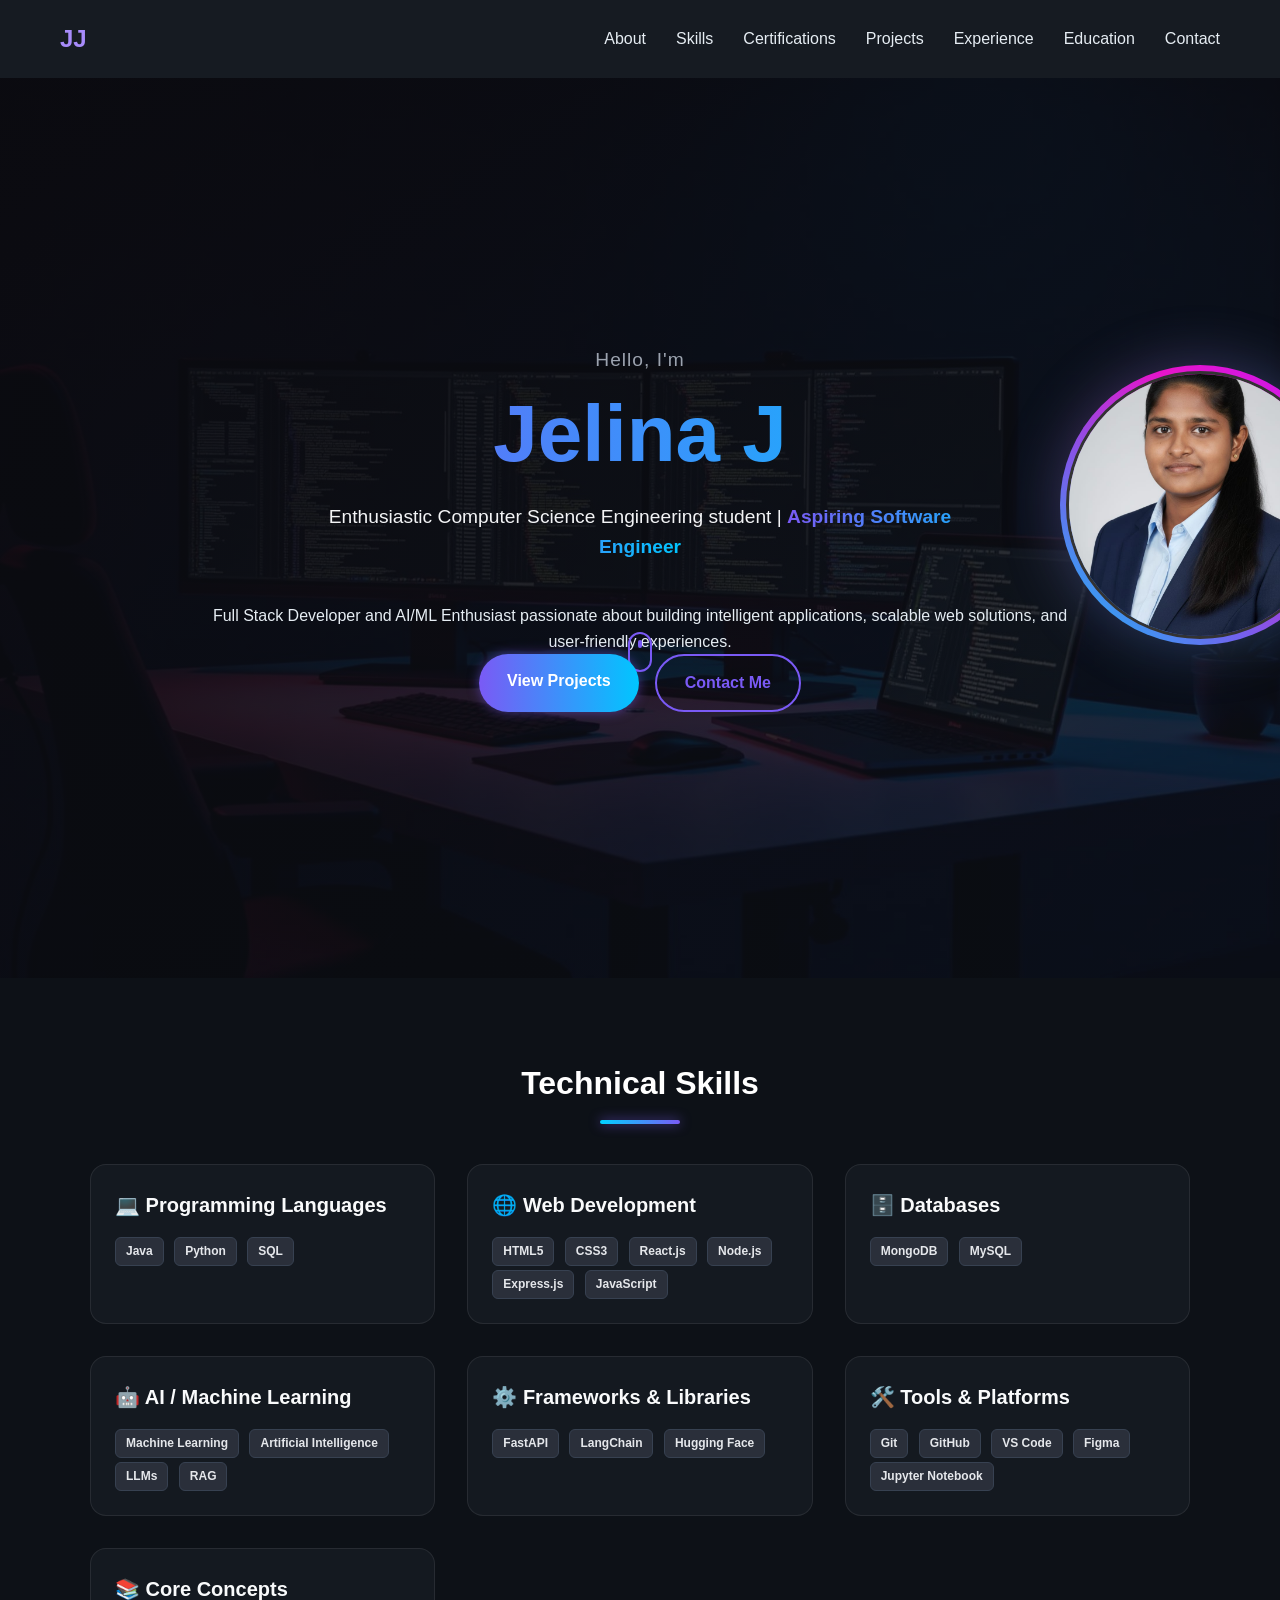
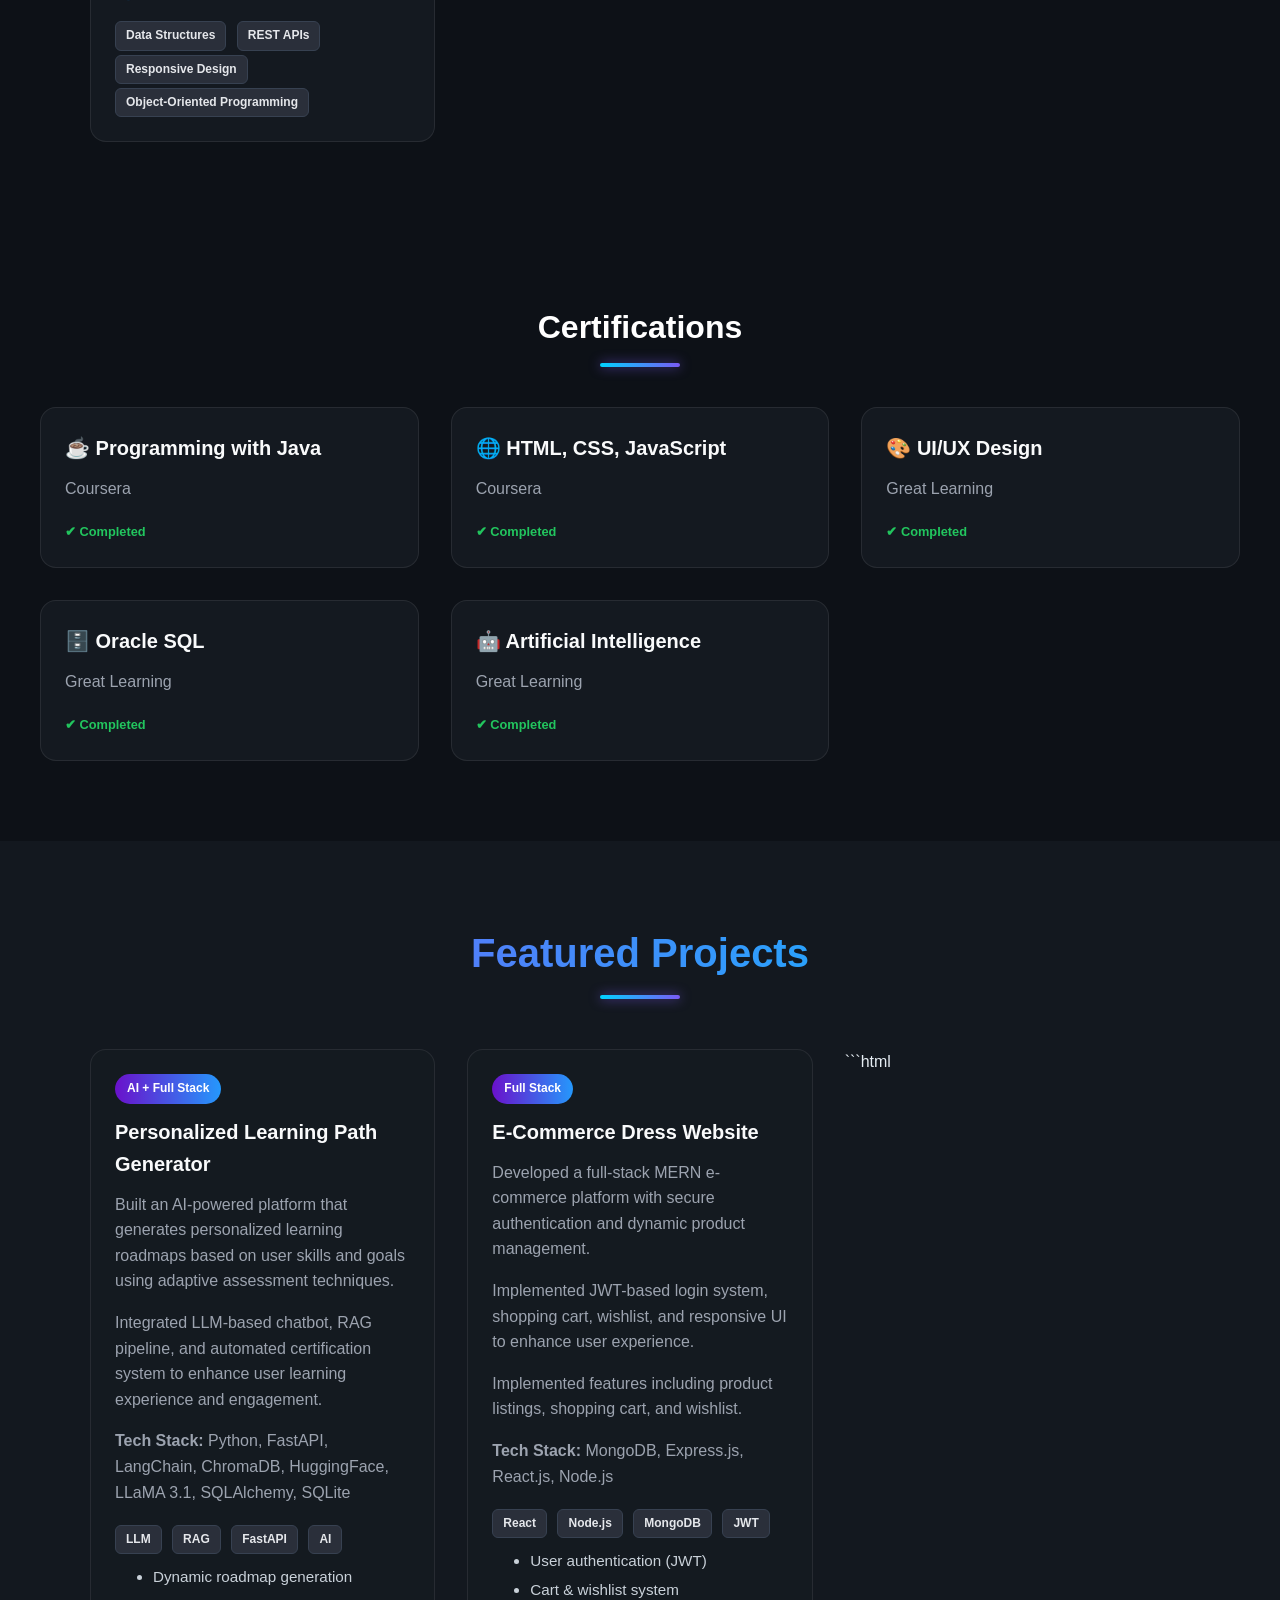
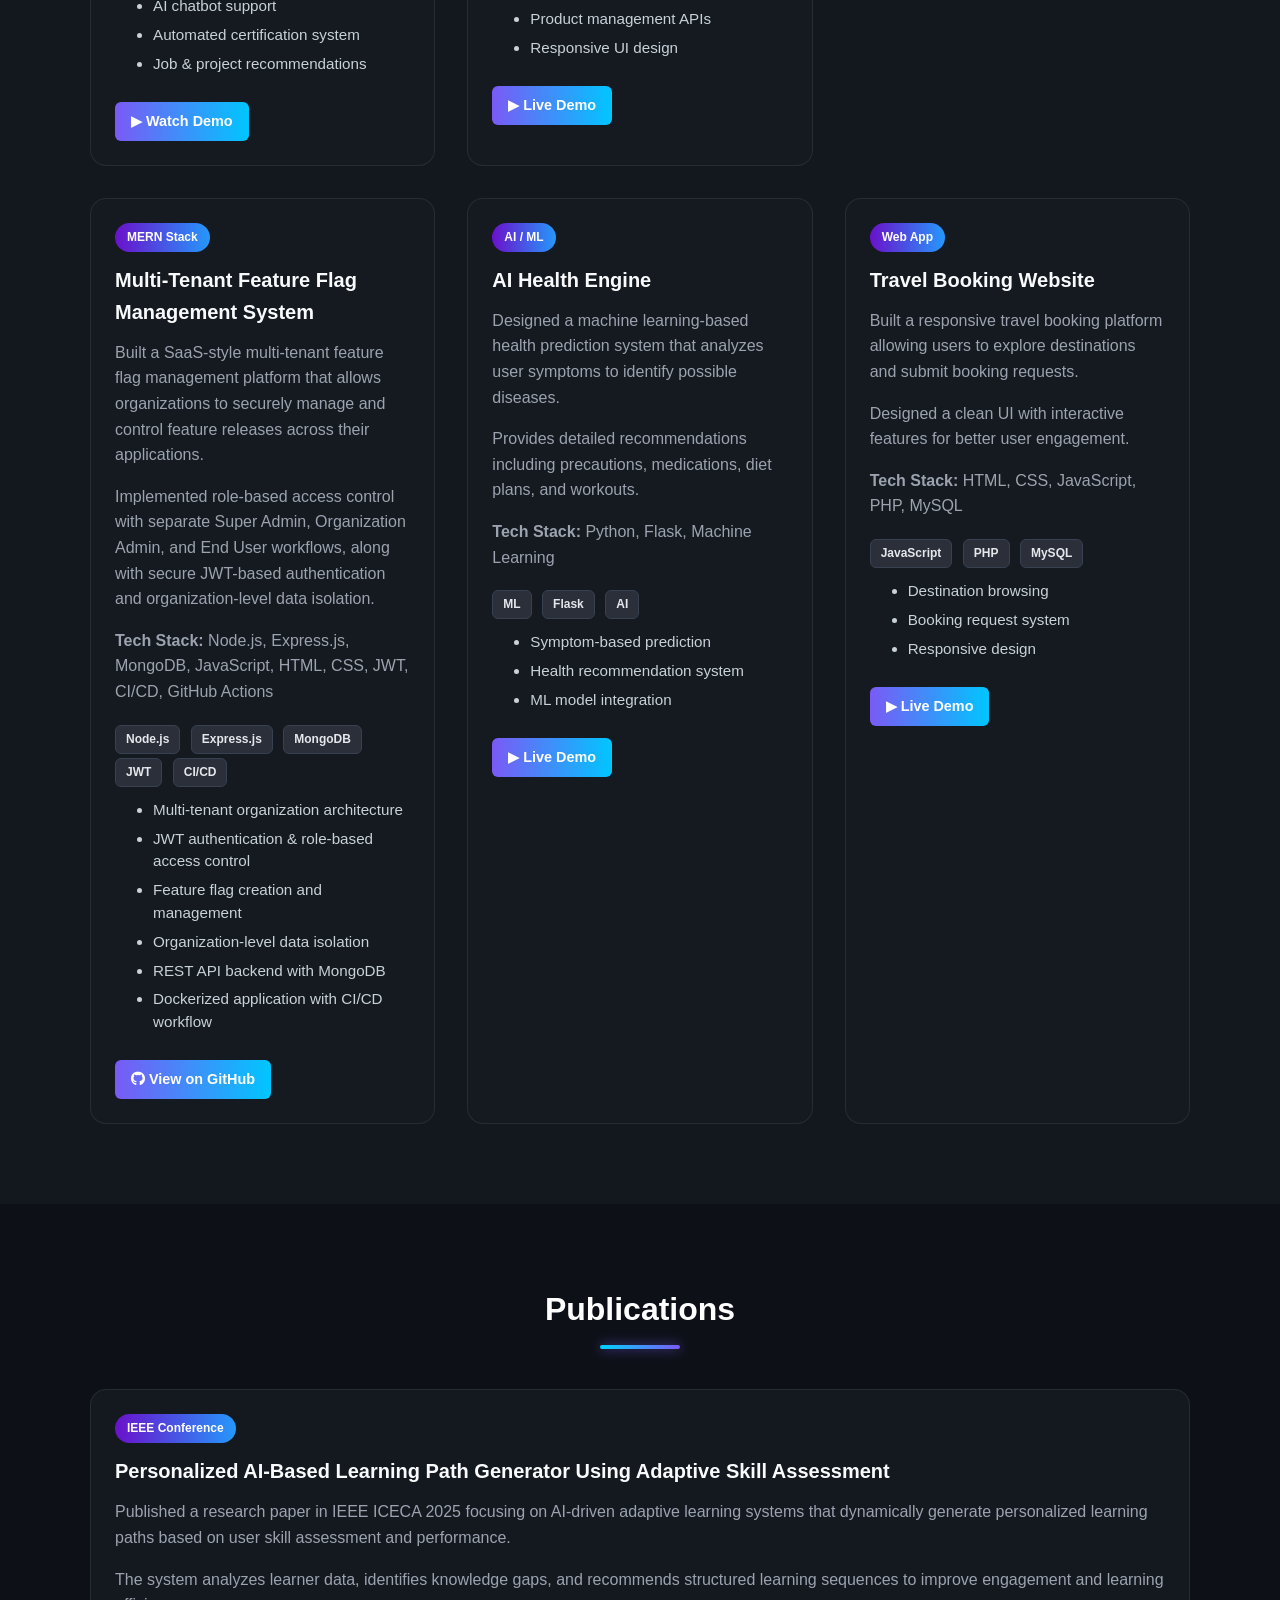
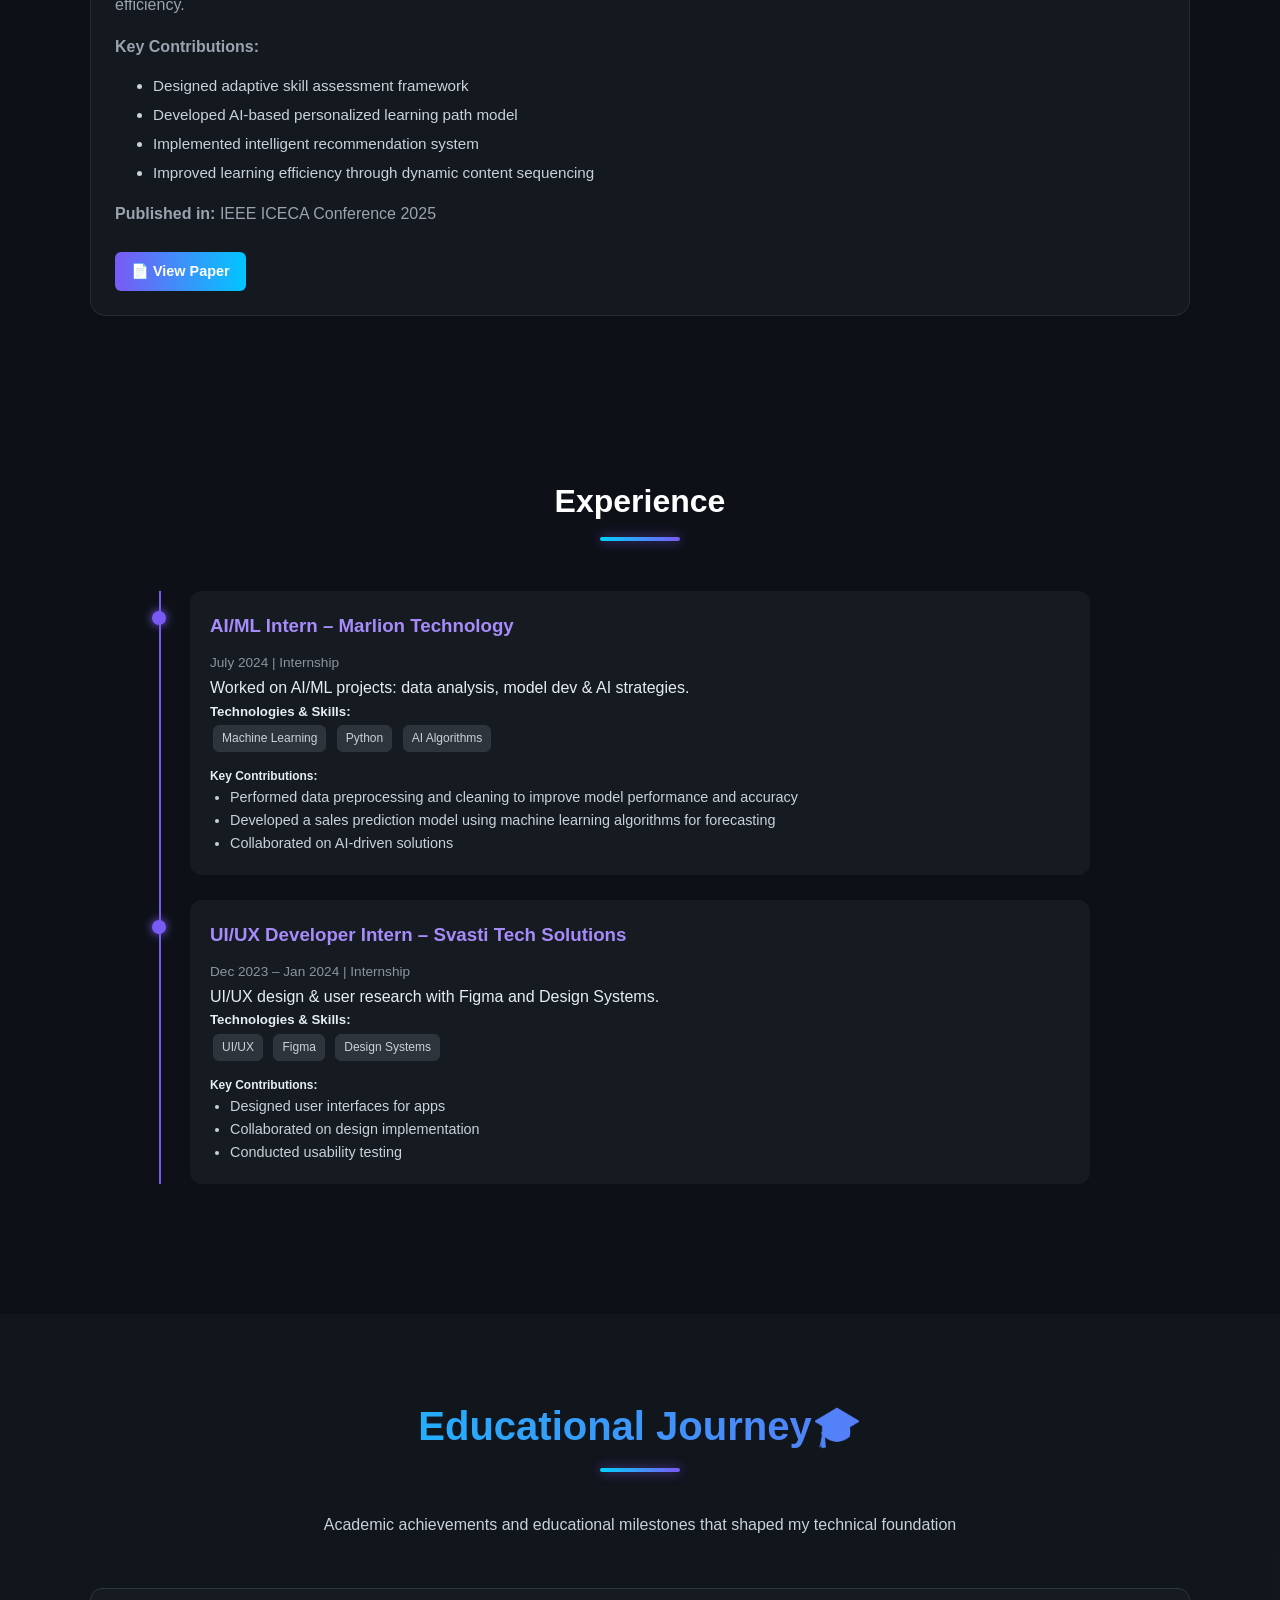
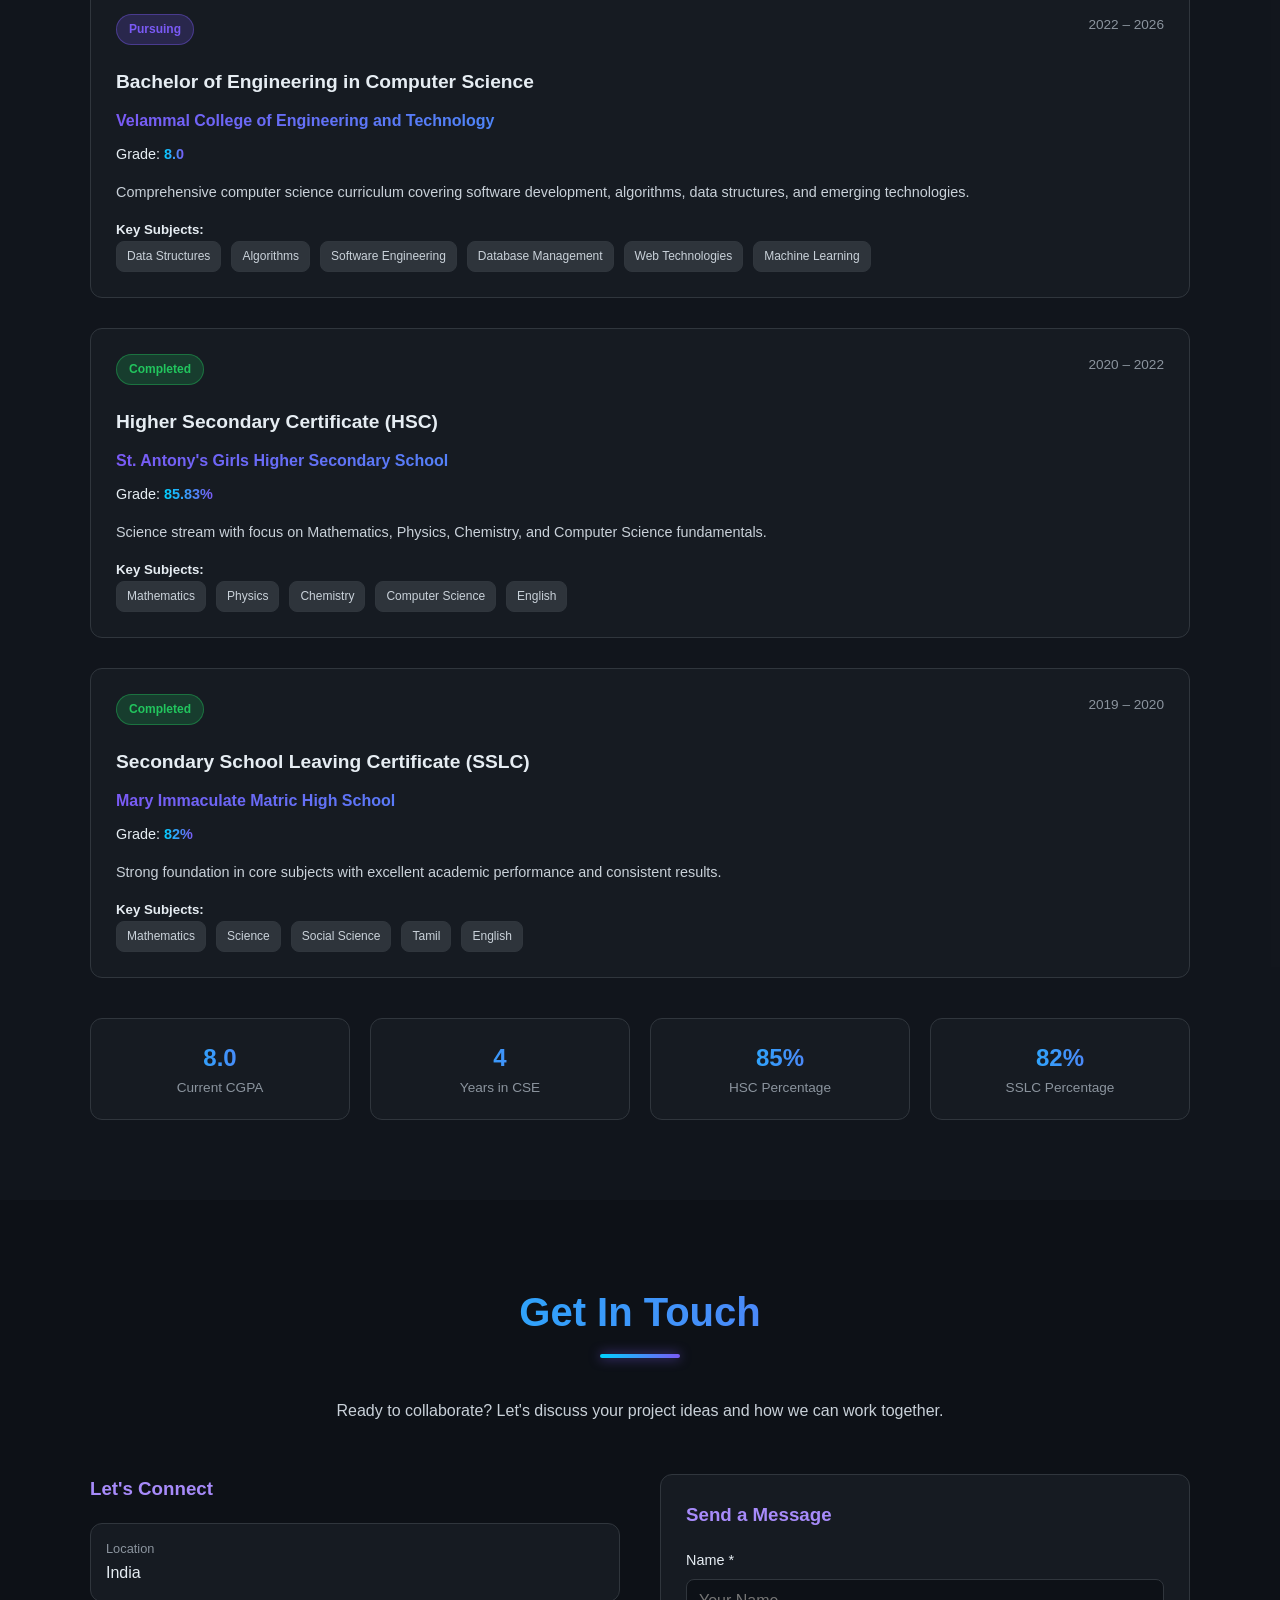
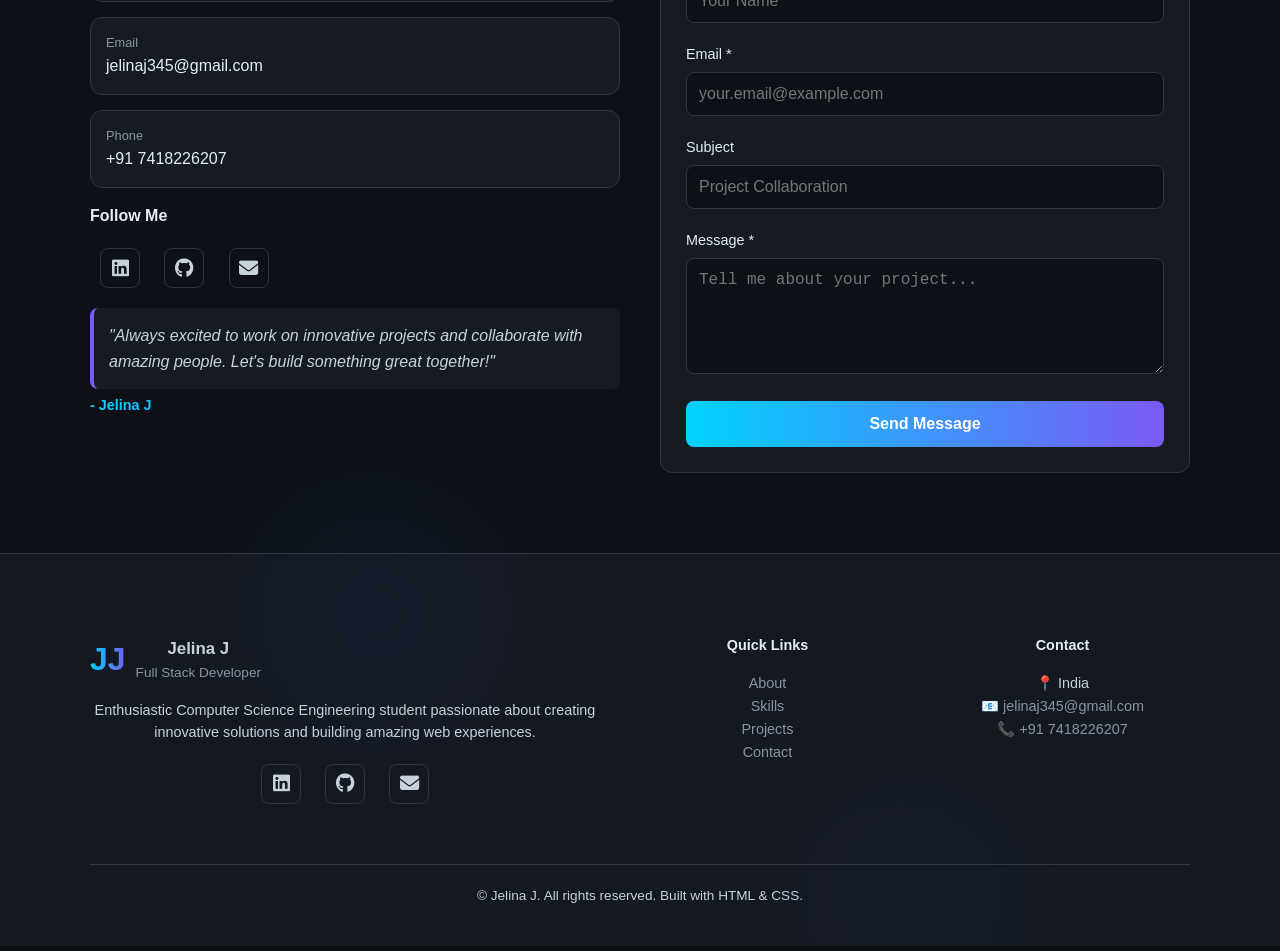
==== commit 60c4fb99: "Add project details for multi-tenant feature flag system Added details for a multi-tenant feature fl" ====
--- a/index.html
+++ b/index.html
@@ -50,9 +50,9 @@
 
       <!-- Buttons -->
       <div class="hero-buttons">
-        <a href="#projects" class="btn primary">View Projects</a>
-        <a href="#contact" class="btn outline">Contact Me</a>
-      </div>
+  <a href="#projects" class="btn primary">View Projects</a>
+  <a href="#contact" class="btn outline">Contact Me</a>
+</div>
       <div class="hero-image">
         <div class="glow"></div>
         <img src="LinkedIn photo.jpeg" alt="Profile">
@@ -260,52 +260,55 @@
             ▶ Live Demo
           </a>
         </div>
-        
-        <!-- Project 3 -->
-        <div class="card">
-          <span class="badge">Full Stack + Backend</span>
-
-          <h3>Multi-Tenant Feature Flag Management System</h3>
-
-          <p>
-            Built a SaaS-style multi-tenant feature flag management platform that
-            allows organizations to securely manage and control feature releases
-            across their applications.
-          </p>
-
-          <p>
-            Implemented role-based access control with separate Super Admin,
-            Organization Admin, and End User workflows, along with secure JWT-based
-            authentication and organization-level data isolation.
-          </p>
-
-          <p>
-            <strong>Tech Stack:</strong>
-            Node.js, Express.js, MongoDB, JavaScript, HTML, CSS, JWT, Docker, GitHub Actions
-          </p>
-
-          <div class="tags">
-            <span class="tag">Node.js</span>
-            <span class="tag">Express.js</span>
-            <span class="tag">MongoDB</span>
-            <span class="tag">JWT</span>
-            <span class="tag">CI/CD</span>
-          </div>
-
-          <ul class="highlight-list">
-            <li>Multi-tenant organization architecture</li>
-            <li>JWT authentication & role-based access control</li>
-            <li>Feature flag creation and management</li>
-            <li>Organization-level data isolation</li>
-            <li>REST API backend with MongoDB</li>
-            <li>Dockerized application with CI/CD workflow</li>
-          </ul>
-
-          <a href="https://github.com/JELINA-J/multi-tenant-feature-flag-system" target="_blank" class="btn-demo">
-            <i class="fab fa-github"></i> View on GitHub
-          </a>
-        </div>
-        
+        ```html
+<!-- Project 3 -->
+<div class="card">
+  <span class="badge">MERN Stack </span>
+
+  <h3>Multi-Tenant Feature Flag Management System</h3>
+
+  <p>
+    Built a SaaS-style multi-tenant feature flag management platform that
+    allows organizations to securely manage and control feature releases
+    across their applications.
+  </p>
+
+  <p>
+    Implemented role-based access control with separate Super Admin,
+    Organization Admin, and End User workflows, along with secure JWT-based
+    authentication and organization-level data isolation.
+  </p>
+
+  <p>
+    <strong>Tech Stack:</strong>
+    Node.js, Express.js, MongoDB, JavaScript, HTML, CSS, JWT, CI/CD, GitHub Actions
+  </p>
+
+  <div class="tags">
+    <span class="tag">Node.js</span>
+    <span class="tag">Express.js</span>
+    <span class="tag">MongoDB</span>
+    <span class="tag">JWT</span>
+    <span class="tag">CI/CD</span>
+  </div>
+
+  <ul class="highlight-list">
+    <li>Multi-tenant organization architecture</li>
+    <li>JWT authentication & role-based access control</li>
+    <li>Feature flag creation and management</li>
+    <li>Organization-level data isolation</li>
+    <li>REST API backend with MongoDB</li>
+    <li>Dockerized application with CI/CD workflow</li>
+  </ul>
+
+  <a href="https://github.com/JELINA-J/multi-tenant-feature-flag-system"
+     target="_blank"
+     class="btn-demo">
+    <i class="fab fa-github"></i> View on GitHub
+  </a>
+</div>
+
+
 
         <!-- Project 4 -->
         <div class="card">
@@ -341,7 +344,7 @@
           </a>
         </div>
 
-        <!-- Project 5 -->
+        <!-- Project 4 -->
         <div class="card">
           <span class="badge">Web App</span>
           <h3>Travel Booking Website</h3>
@@ -757,4 +760,4 @@
   </script>
 </body>
 
-</html>+</html>
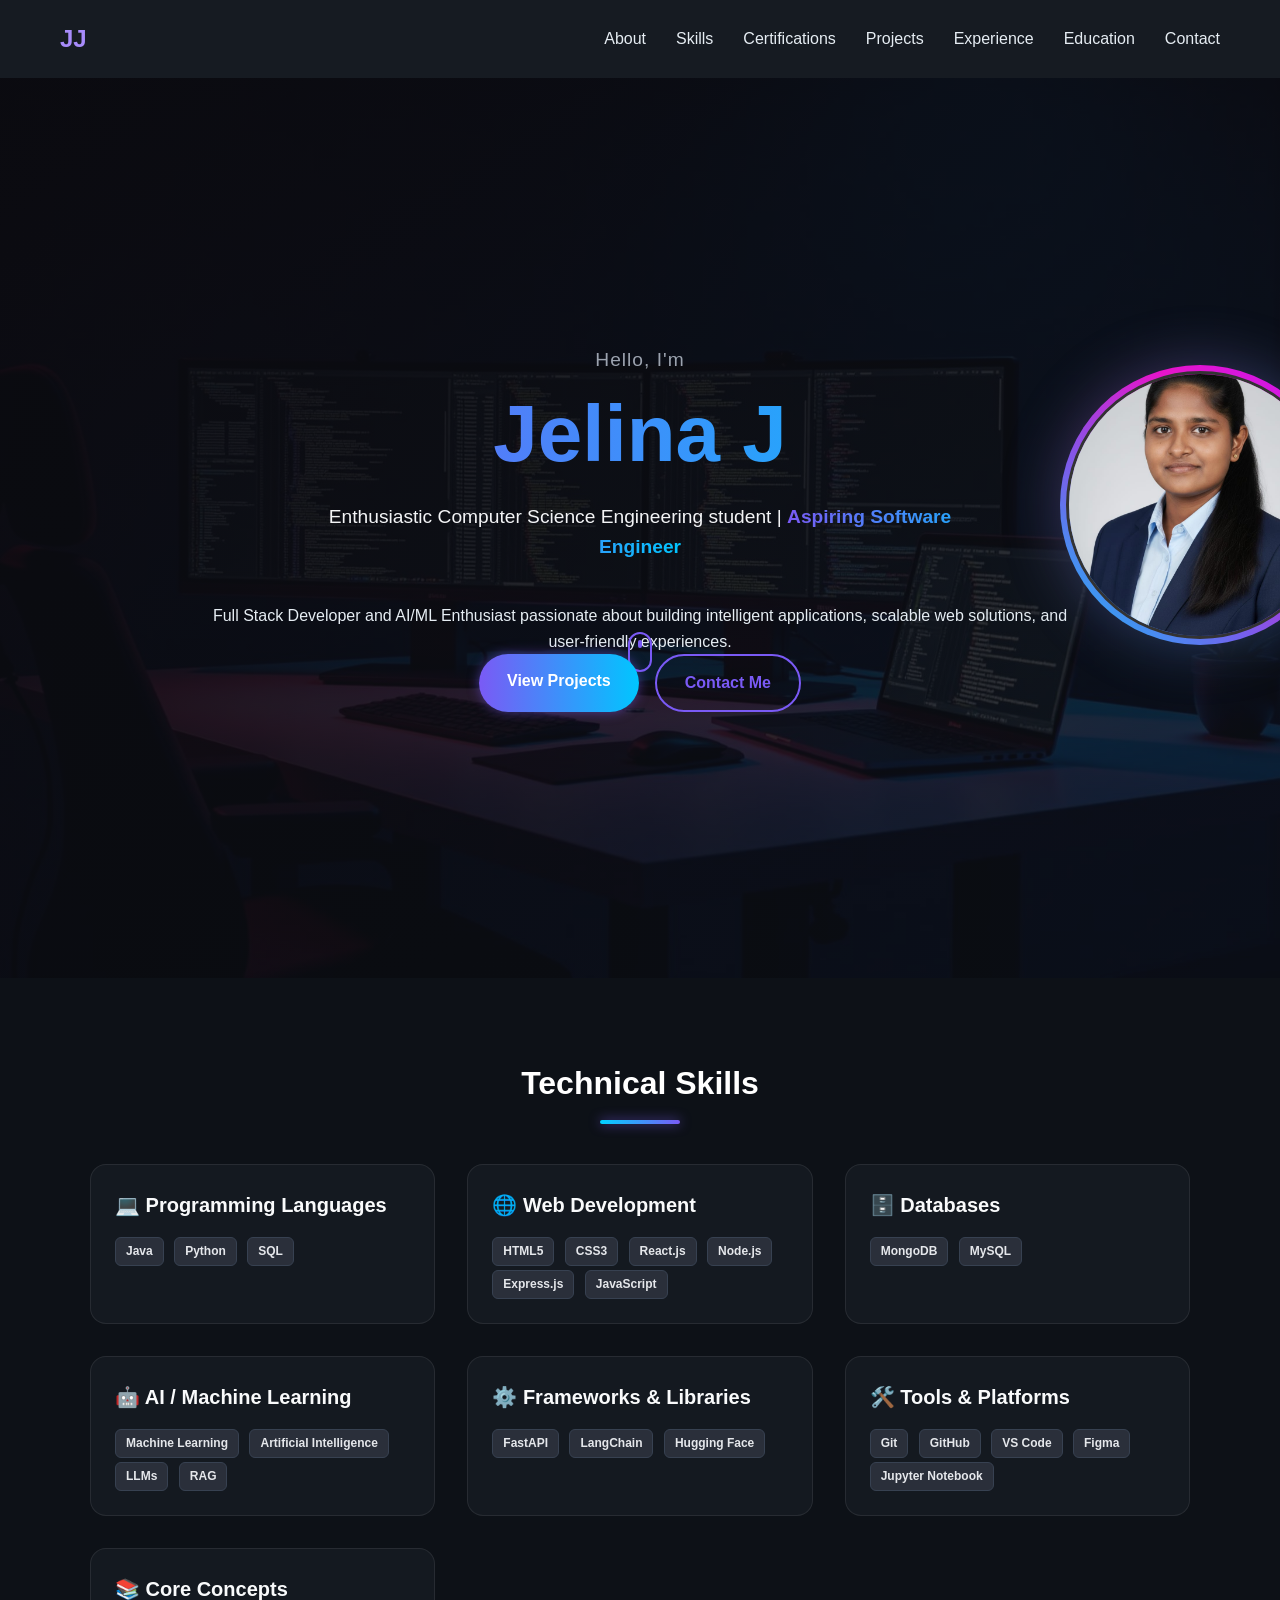
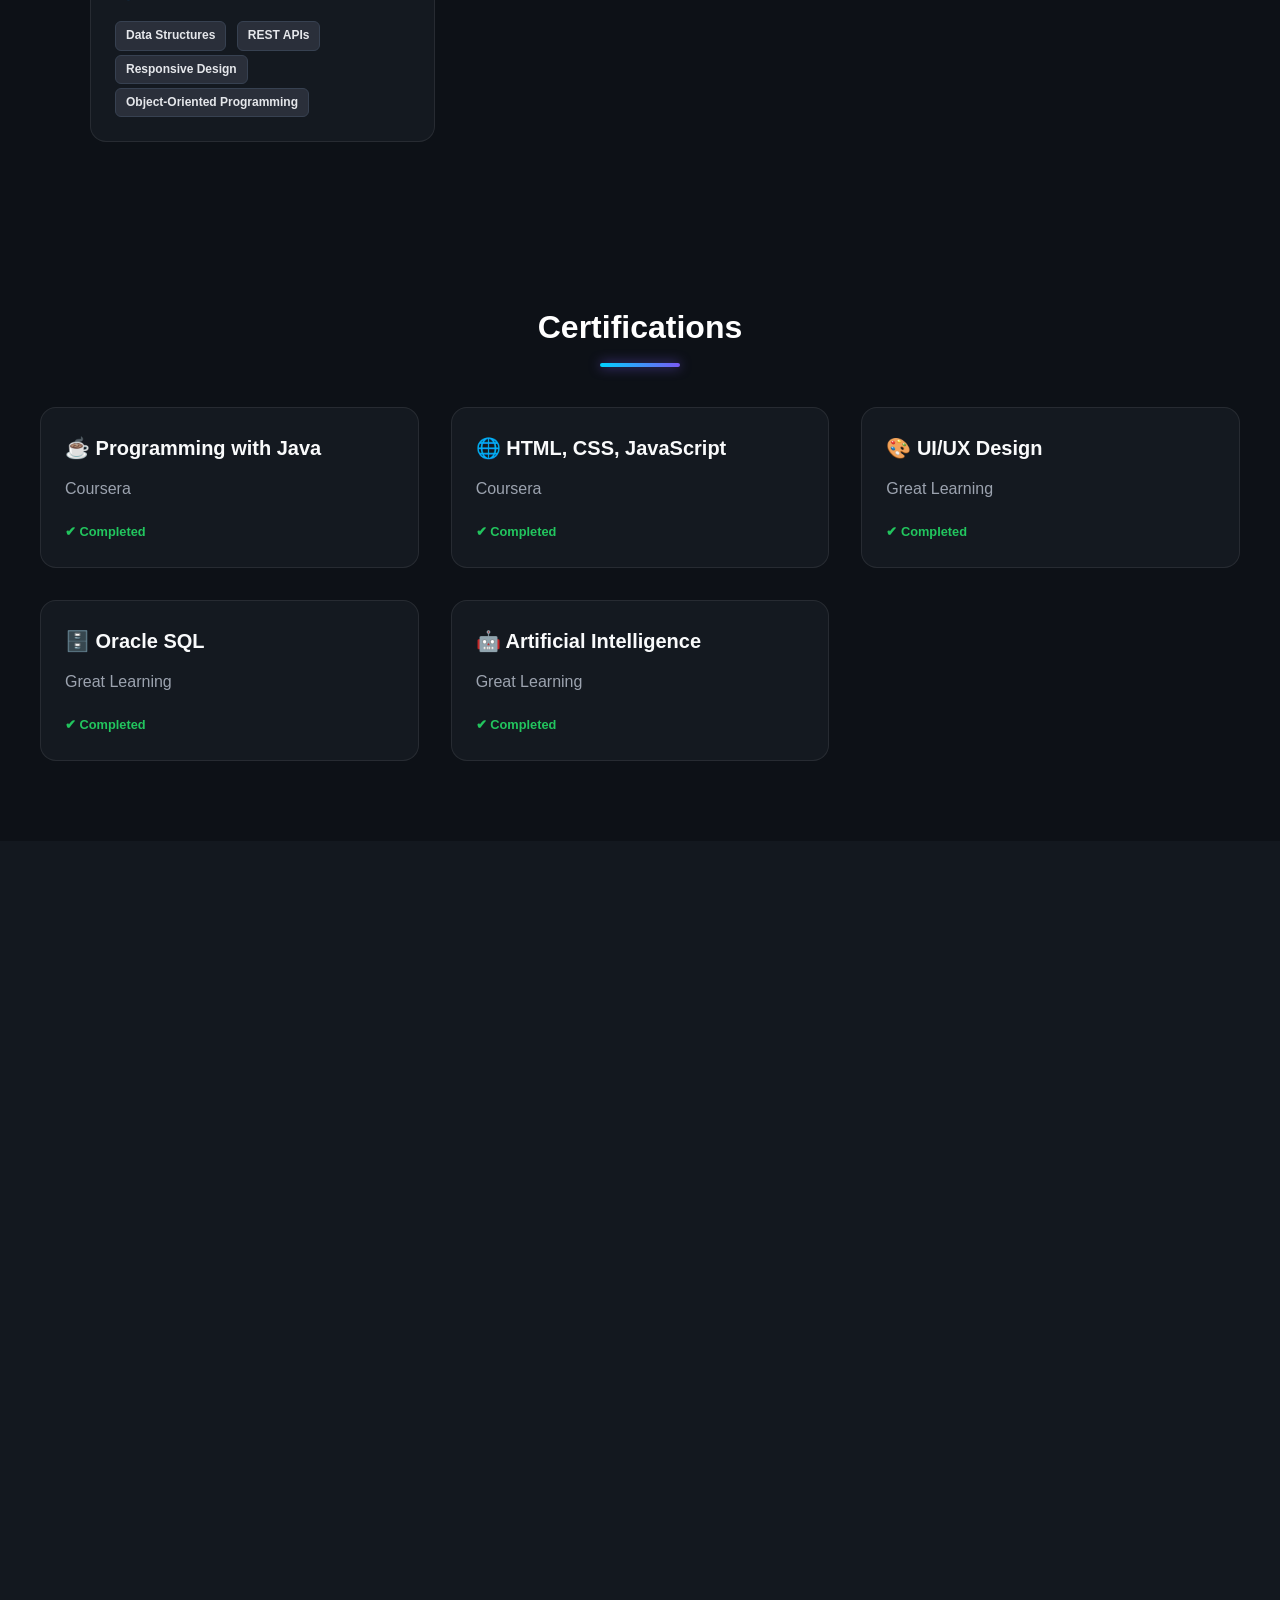
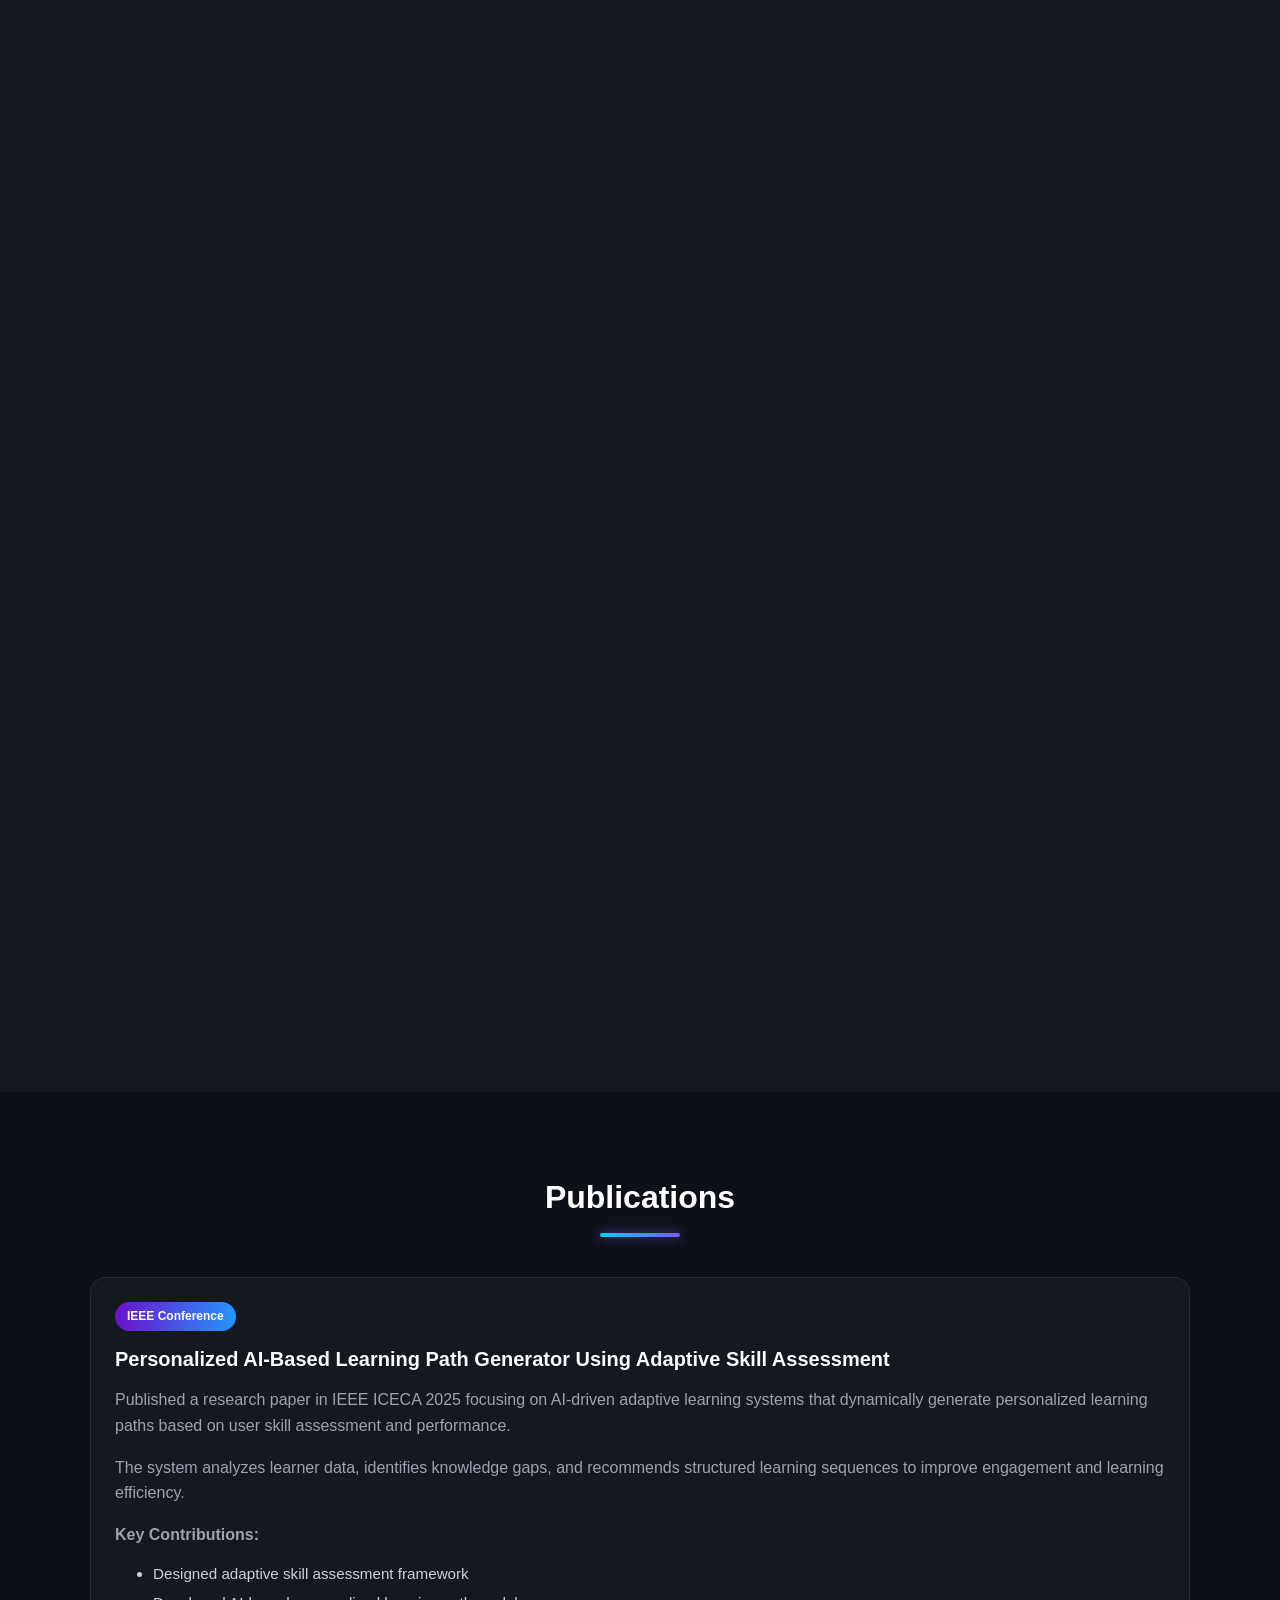
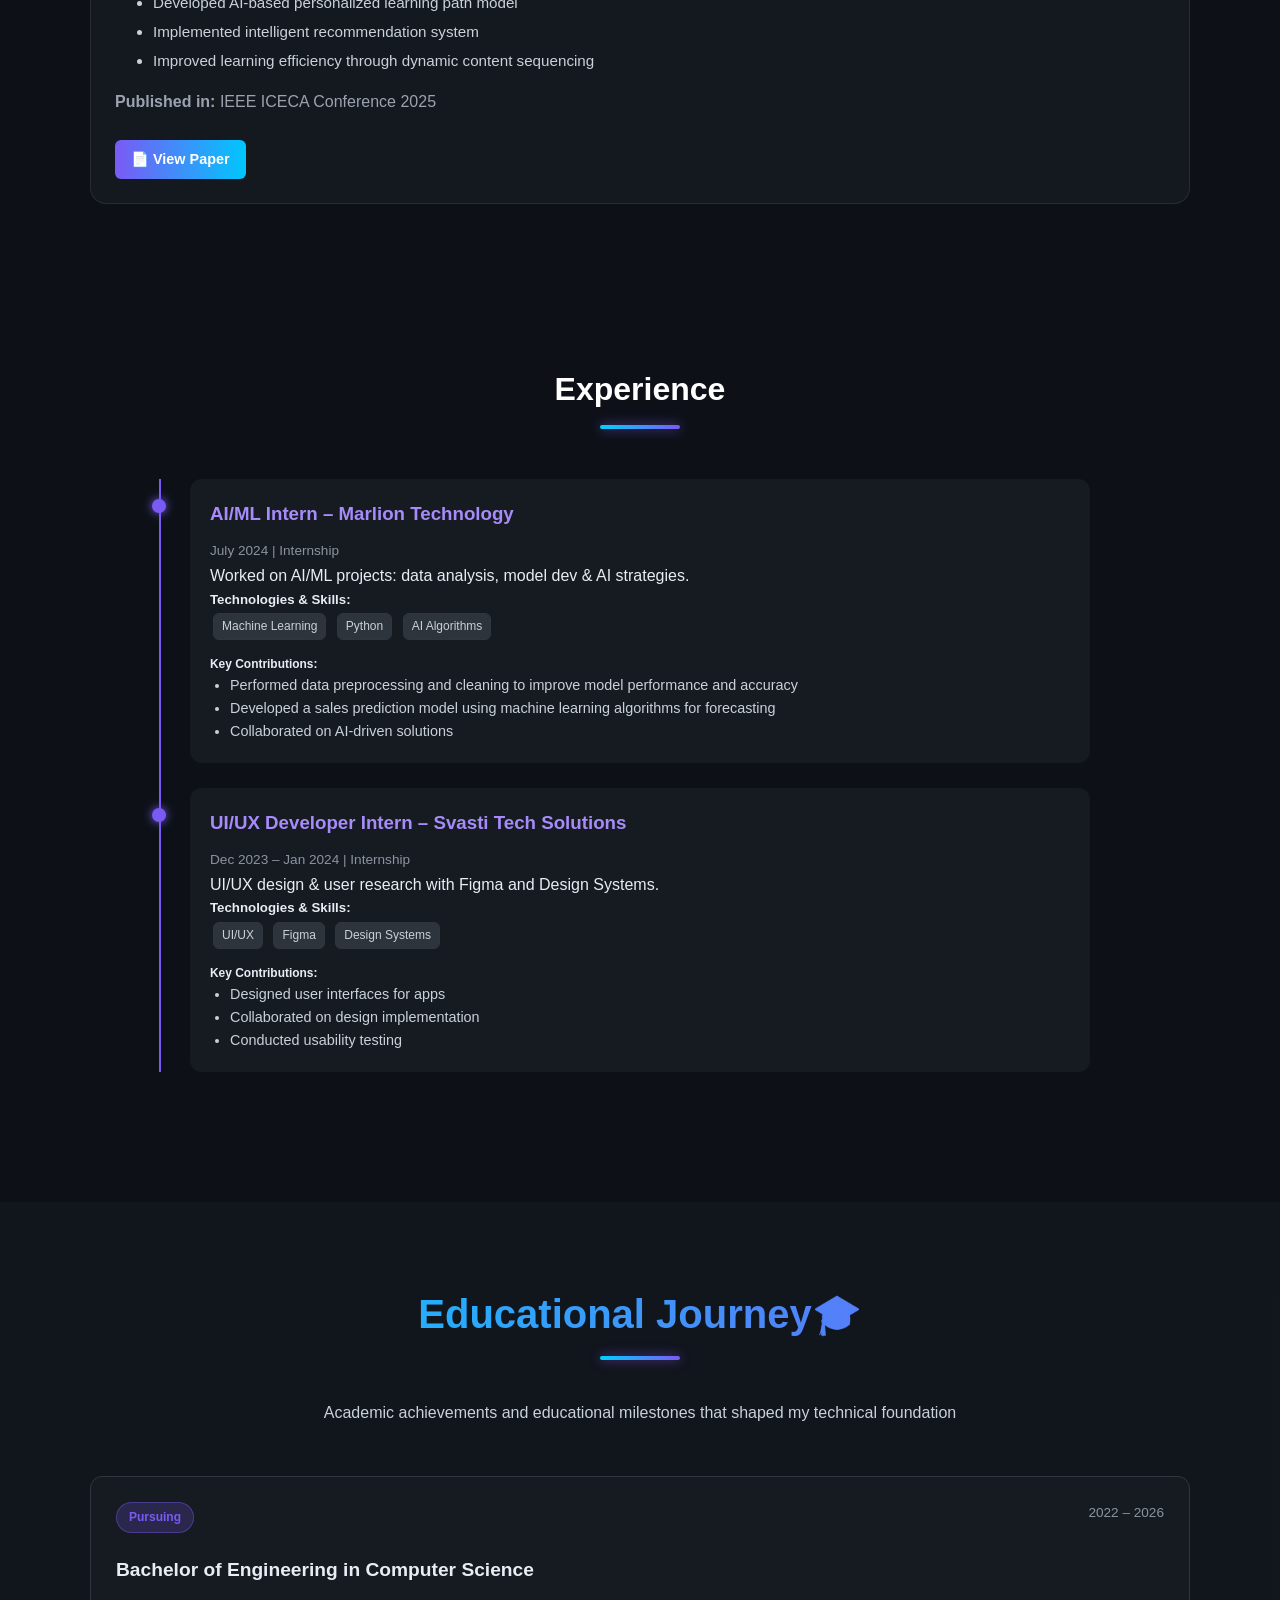
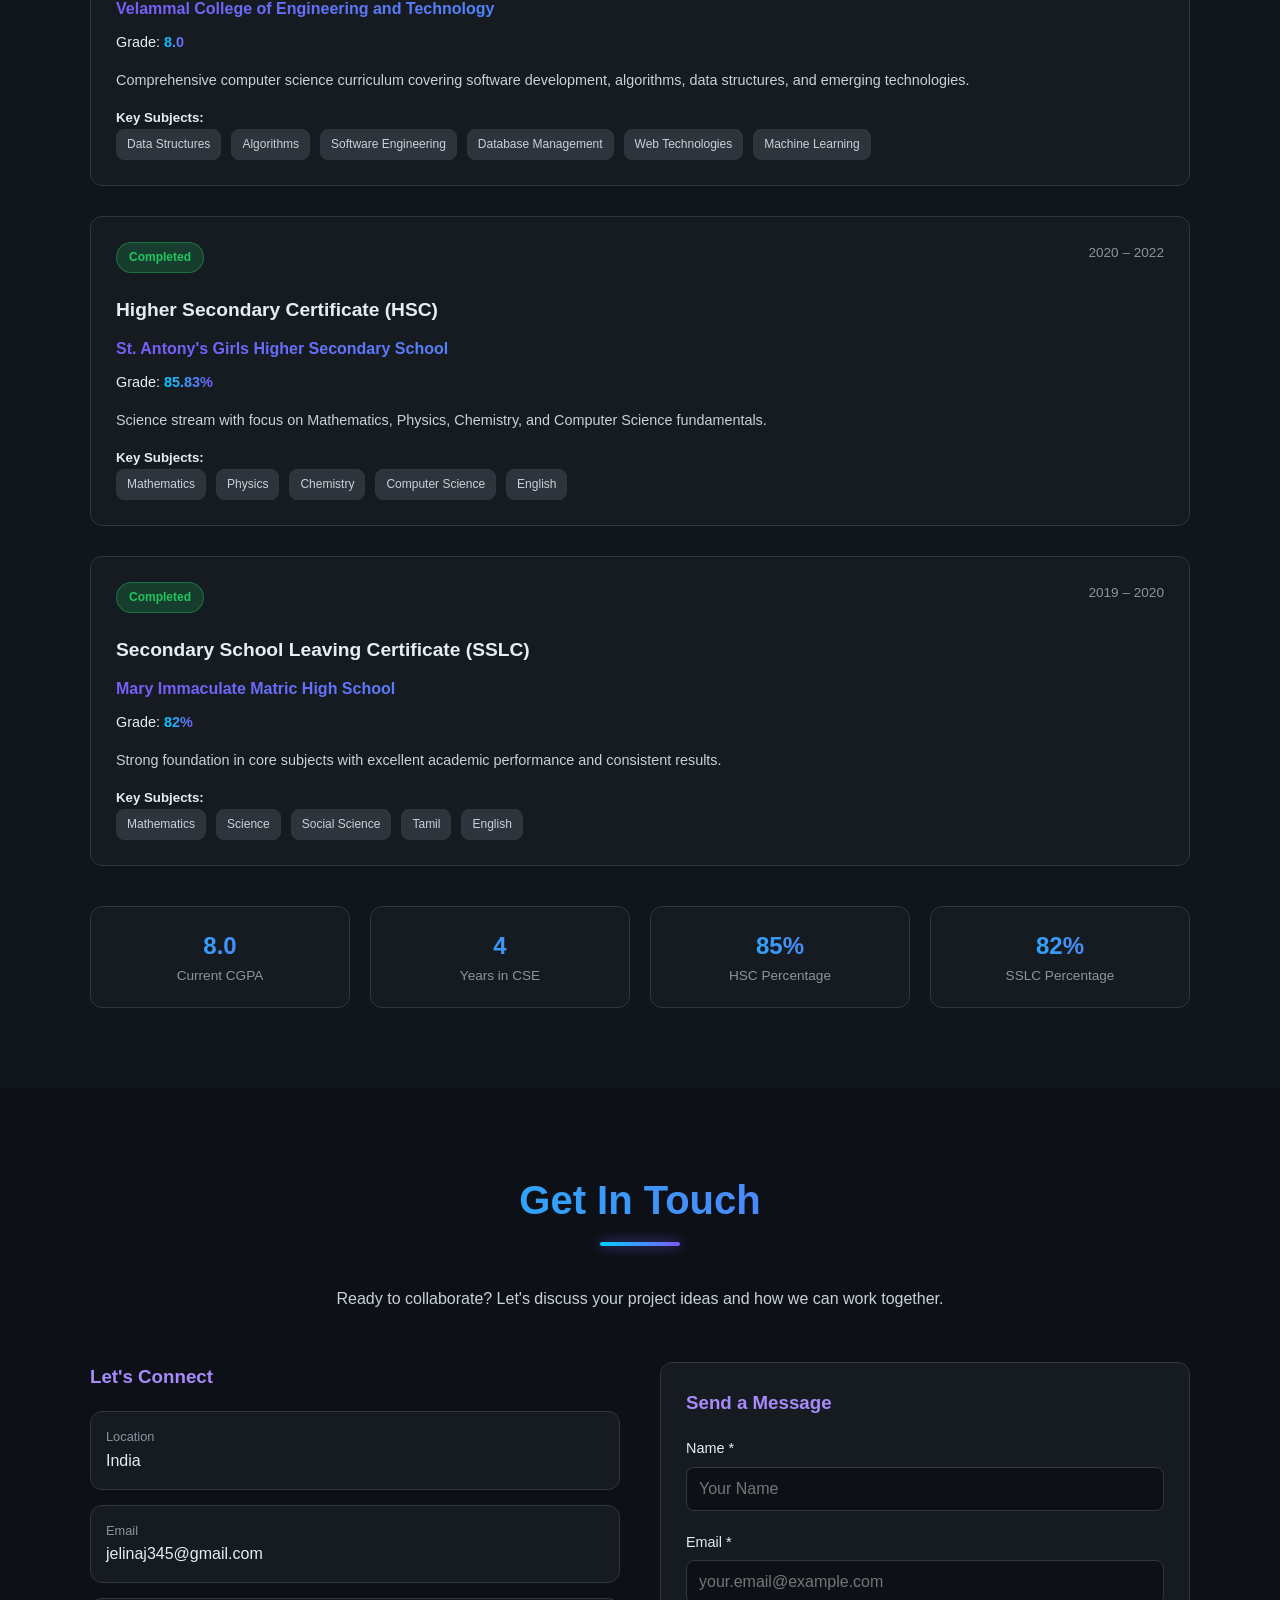
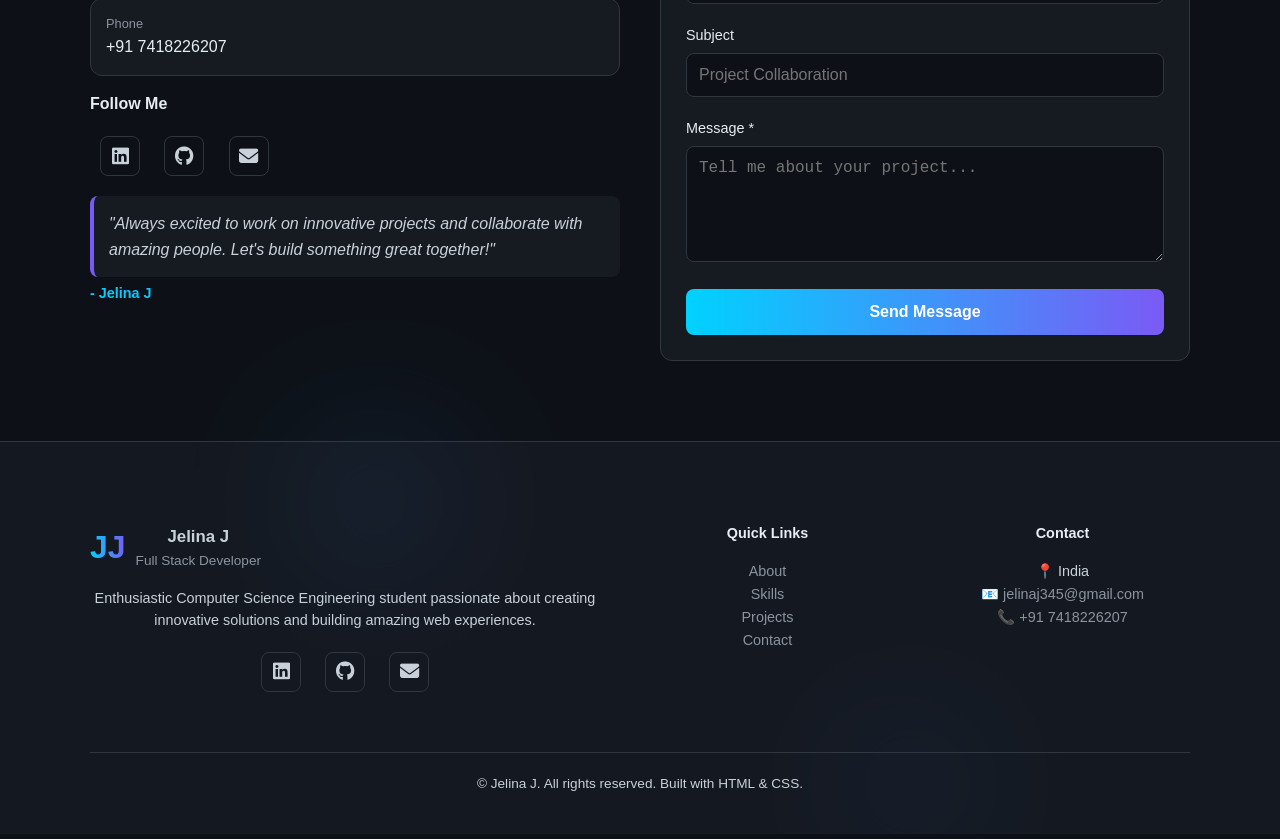
==== commit e599ecf5: "Remove code block from index.html" ====
--- a/index.html
+++ b/index.html
@@ -260,7 +260,7 @@
             ▶ Live Demo
           </a>
         </div>
-        ```html
+        
 <!-- Project 3 -->
 <div class="card">
   <span class="badge">MERN Stack </span>
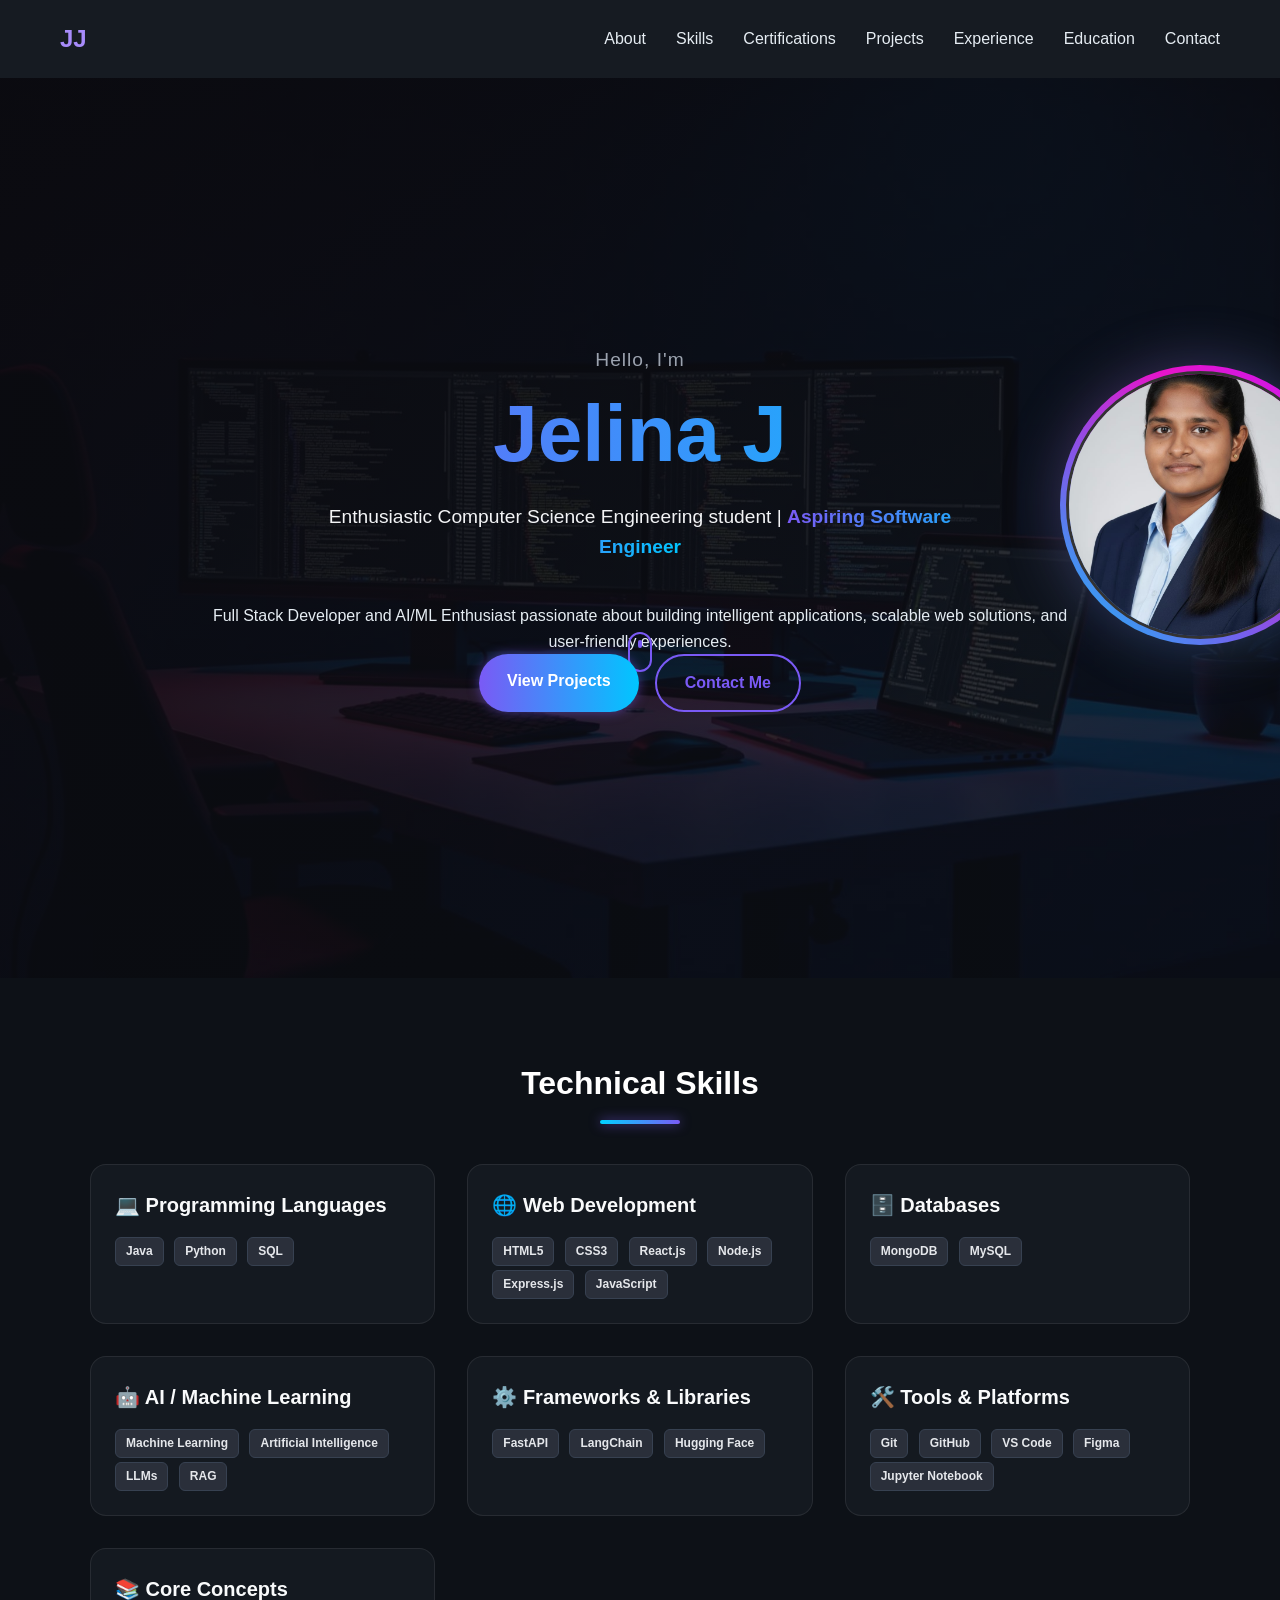
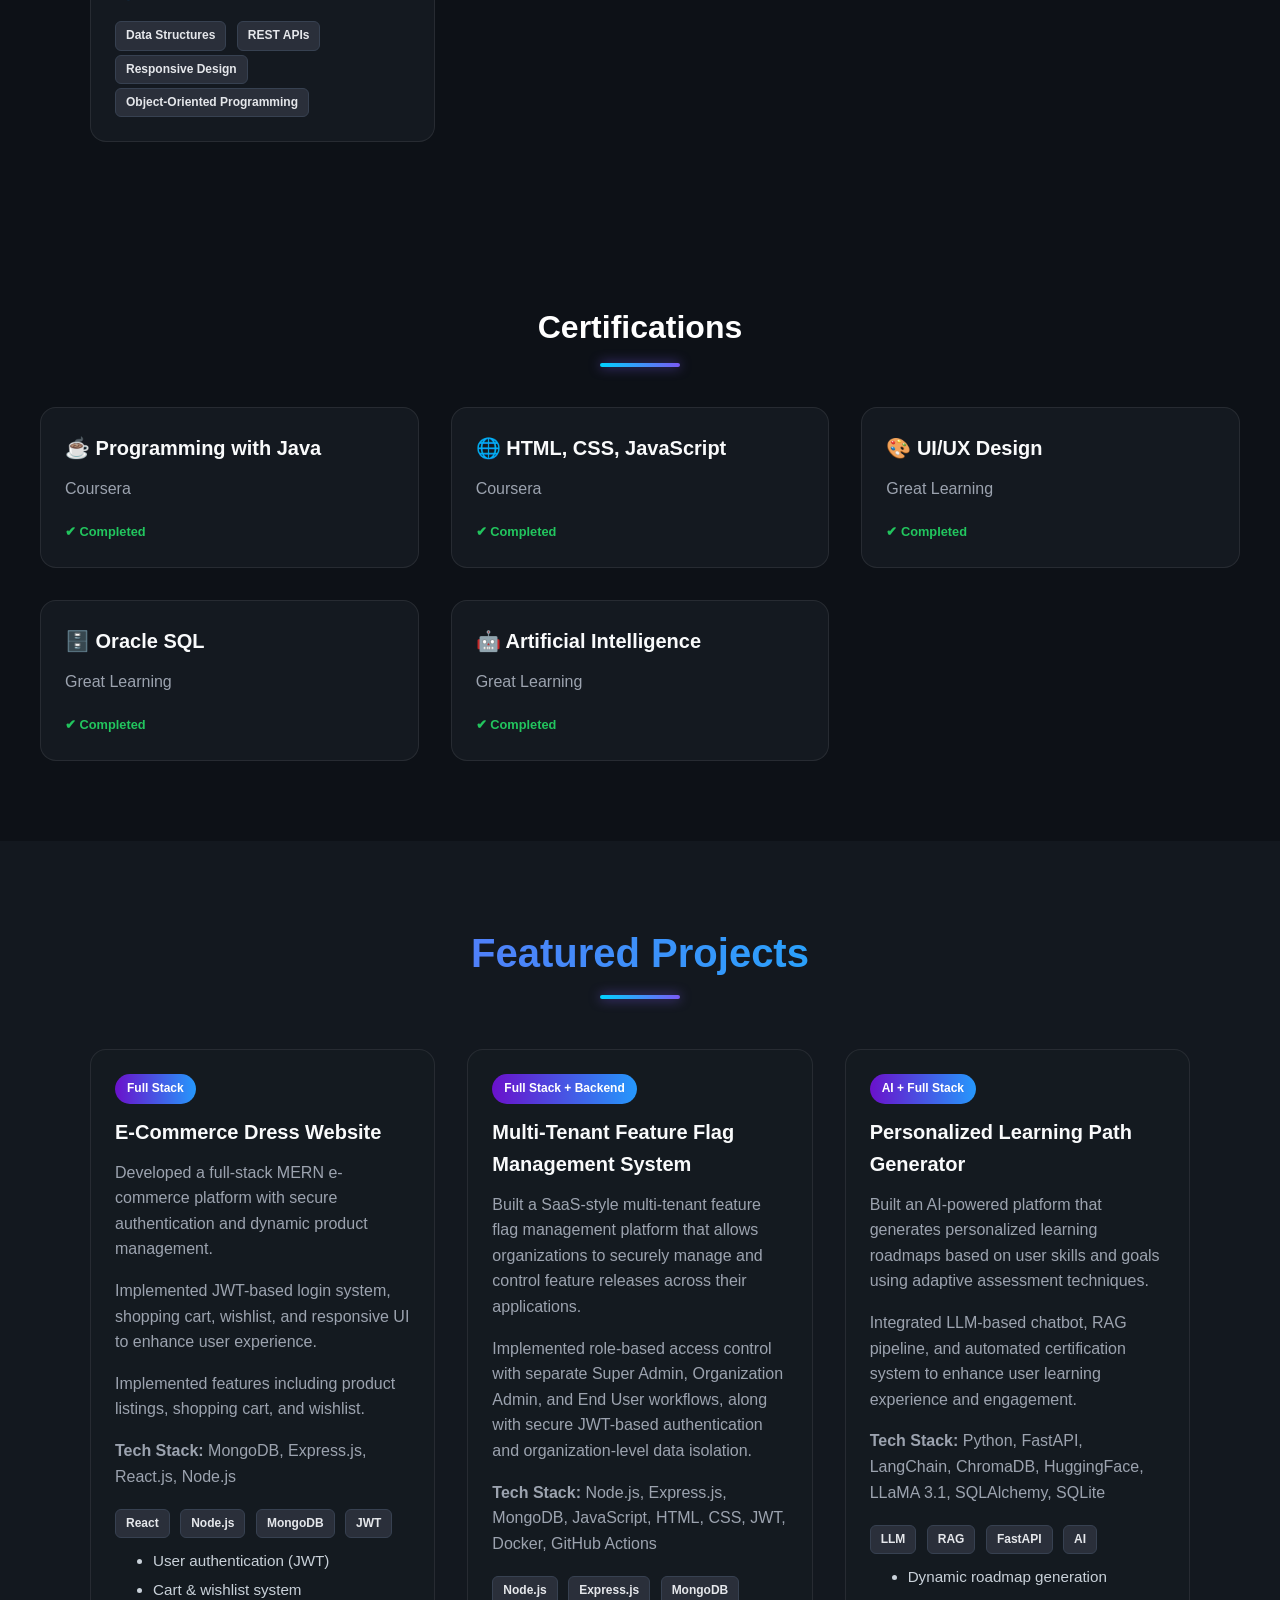
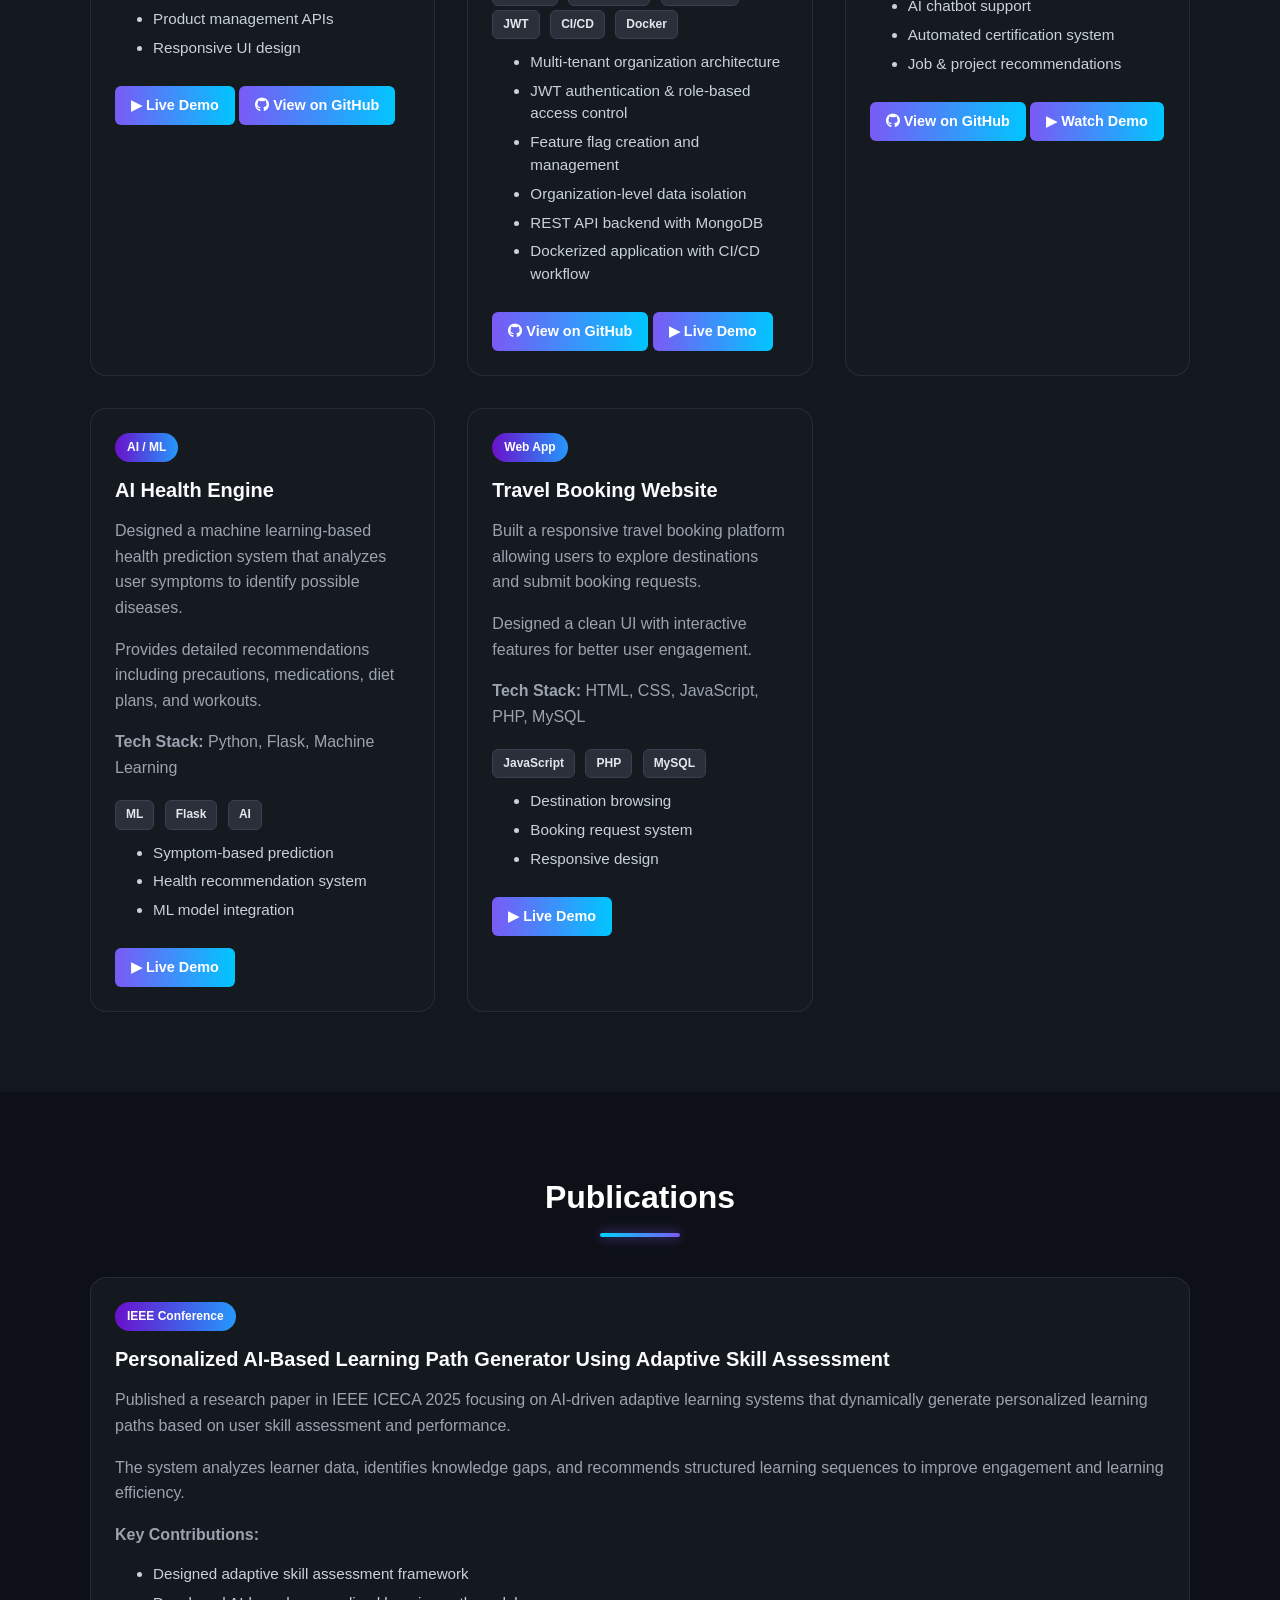
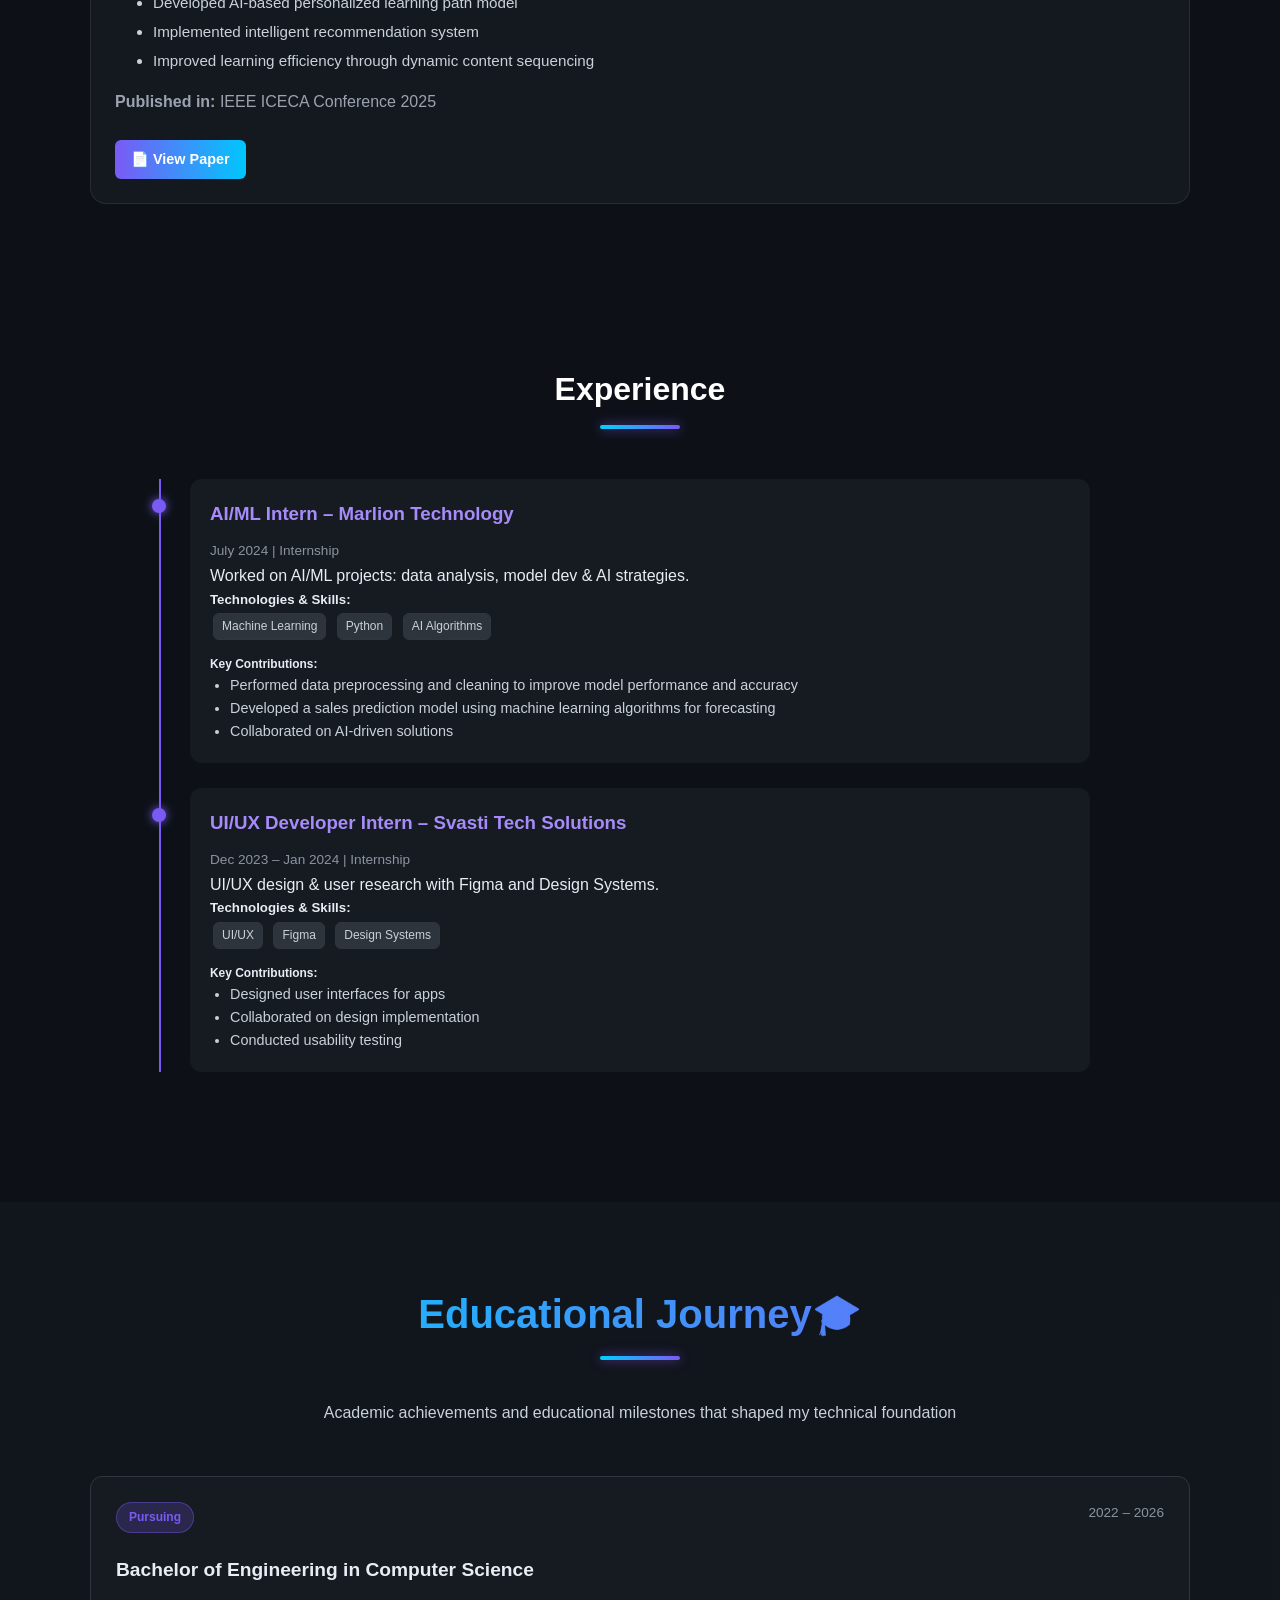
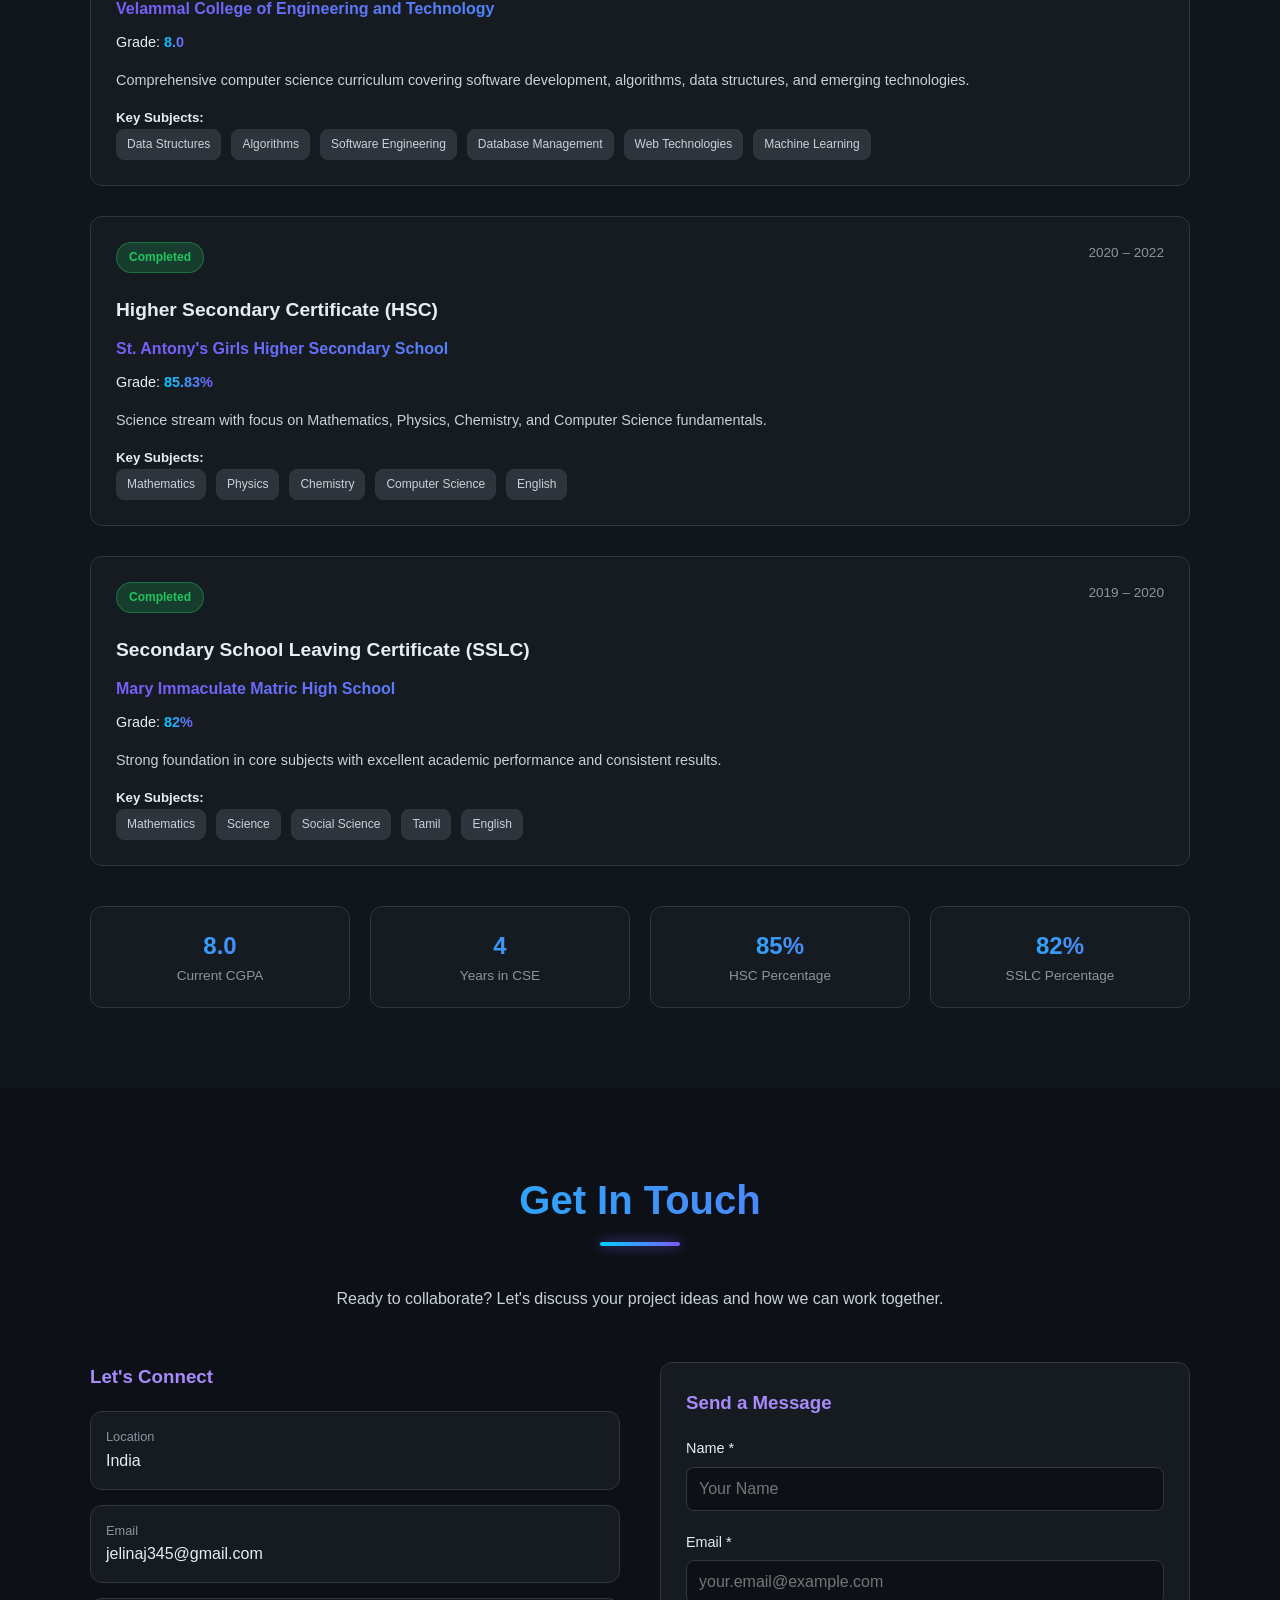
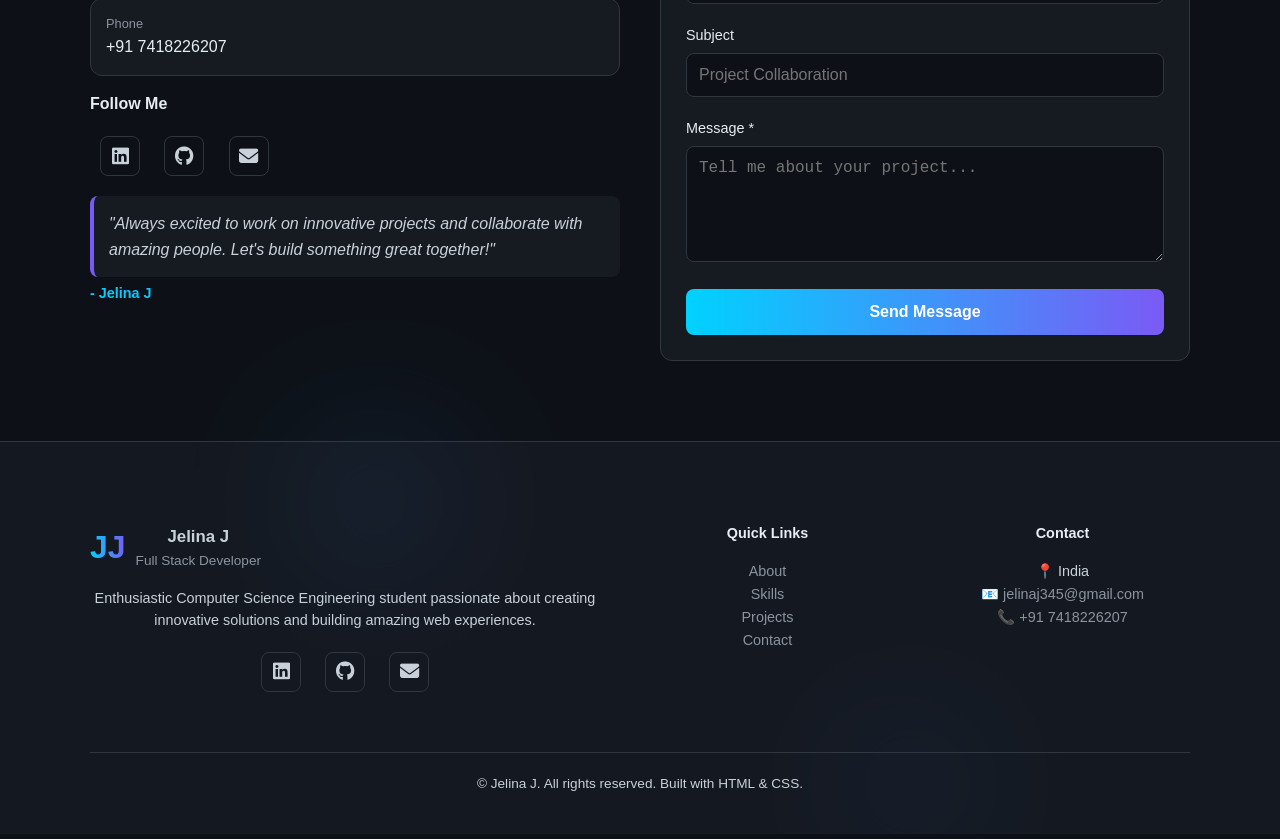
==== commit 2e6b1f62: "Update portfolio" ====
--- a/index.html
+++ b/index.html
@@ -50,9 +50,9 @@
 
       <!-- Buttons -->
       <div class="hero-buttons">
-  <a href="#projects" class="btn primary">View Projects</a>
-  <a href="#contact" class="btn outline">Contact Me</a>
-</div>
+        <a href="#projects" class="btn primary">View Projects</a>
+        <a href="#contact" class="btn outline">Contact Me</a>
+      </div>
       <div class="hero-image">
         <div class="glow"></div>
         <img src="LinkedIn photo.jpeg" alt="Profile">
@@ -187,8 +187,98 @@
       <h2>Featured Projects</h2>
 
       <div class="card-grid">
-
         <!-- Project 1 -->
+        <div class="card">
+          <span class="badge">Full Stack</span>
+          <h3>E-Commerce Dress Website</h3>
+
+          <p>
+            Developed a full-stack MERN e-commerce platform with secure authentication
+            and dynamic product management.
+          </p>
+
+          <p>
+            Implemented JWT-based login system, shopping cart, wishlist, and responsive UI
+            to enhance user experience.
+          </p>
+          <p>Implemented features including product listings, shopping cart, and wishlist.</p>
+
+          <p><strong>Tech Stack:</strong> MongoDB, Express.js, React.js, Node.js</p>
+
+          <div class="tags">
+            <span class="tag">React</span>
+            <span class="tag">Node.js</span>
+            <span class="tag">MongoDB</span>
+            <span class="tag">JWT</span>
+          </div>
+
+          <ul class="highlight-list">
+            <li>User authentication (JWT)</li>
+            <li>Cart & wishlist system</li>
+            <li>Product management APIs</li>
+            <li>Responsive UI design</li>
+          </ul>
+
+          <a href="https://jelidressshop-2.onrender.com/" target="_blank" class="btn-demo">
+            ▶ Live Demo
+          </a>
+          <a href="https://github.com/JELINA-J/JeliDressShop" target="_blank" class="btn-demo">
+            <i class="fab fa-github"></i> View on GitHub
+          </a>
+        </div>
+
+        <!-- Project 2 -->
+        <div class="card">
+          <span class="badge">Full Stack + Backend</span>
+
+          <h3>Multi-Tenant Feature Flag Management System</h3>
+
+          <p>
+            Built a SaaS-style multi-tenant feature flag management platform that
+            allows organizations to securely manage and control feature releases
+            across their applications.
+          </p>
+
+          <p>
+            Implemented role-based access control with separate Super Admin,
+            Organization Admin, and End User workflows, along with secure JWT-based
+            authentication and organization-level data isolation.
+          </p>
+
+          <p>
+            <strong>Tech Stack:</strong>
+            Node.js, Express.js, MongoDB, JavaScript, HTML, CSS, JWT, Docker, GitHub Actions
+          </p>
+
+          <div class="tags">
+            <span class="tag">Node.js</span>
+            <span class="tag">Express.js</span>
+            <span class="tag">MongoDB</span>
+            <span class="tag">JWT</span>
+            <span class="tag">CI/CD</span>
+            <span class="tag">Docker</span>
+
+          </div>
+
+          <ul class="highlight-list">
+            <li>Multi-tenant organization architecture</li>
+            <li>JWT authentication & role-based access control</li>
+            <li>Feature flag creation and management</li>
+            <li>Organization-level data isolation</li>
+            <li>REST API backend with MongoDB</li>
+            <li>Dockerized application with CI/CD workflow</li>
+          </ul>
+
+          <a href="https://github.com/JELINA-J/multi-tenant-feature-flag-system" target="_blank" class="btn-demo">
+            <i class="fab fa-github"></i> View on GitHub
+          </a>
+          <a href="https://multi-tenant-feature-flag-system-513c.onrender.com/" target="_blank" class="btn-demo">
+            ▶ Live Demo
+          </a>
+        </div>
+
+
+        <!-- Project 3-->
         <div class="card">
           <span class="badge">AI + Full Stack</span>
           <h3>Personalized Learning Path Generator</h3>
@@ -219,95 +309,13 @@
             <li>Automated certification system</li>
             <li>Job & project recommendations</li>
           </ul>
-
+          <a href="https://github.com/JELINA-J/Personalized-AI-based-path-generator-using-adaptive-skill-assesment"
+            target="_blank" class="btn-demo">
+            <i class="fab fa-github"></i> View on GitHub
+          </a>
           <a href="https://drive.google.com/file/d/1ITFl99i9QDz4KUVihZrPHaZE8V5tZAc3/view?usp=drive_link"
             class="btn-demo">▶ Watch Demo</a>
         </div>
-
-        <!-- Project 2 -->
-        <div class="card">
-          <span class="badge">Full Stack</span>
-          <h3>E-Commerce Dress Website</h3>
-
-          <p>
-            Developed a full-stack MERN e-commerce platform with secure authentication
-            and dynamic product management.
-          </p>
-
-          <p>
-            Implemented JWT-based login system, shopping cart, wishlist, and responsive UI
-            to enhance user experience.
-          </p>
-          <p>Implemented features including product listings, shopping cart, and wishlist.</p>
-
-          <p><strong>Tech Stack:</strong> MongoDB, Express.js, React.js, Node.js</p>
-
-          <div class="tags">
-            <span class="tag">React</span>
-            <span class="tag">Node.js</span>
-            <span class="tag">MongoDB</span>
-            <span class="tag">JWT</span>
-          </div>
-
-          <ul class="highlight-list">
-            <li>User authentication (JWT)</li>
-            <li>Cart & wishlist system</li>
-            <li>Product management APIs</li>
-            <li>Responsive UI design</li>
-          </ul>
-
-          <a href="https://jelidressshop-2.onrender.com/" target="_blank" class="btn-demo">
-            ▶ Live Demo
-          </a>
-        </div>
-        
-<!-- Project 3 -->
-<div class="card">
-  <span class="badge">MERN Stack </span>
-
-  <h3>Multi-Tenant Feature Flag Management System</h3>
-
-  <p>
-    Built a SaaS-style multi-tenant feature flag management platform that
-    allows organizations to securely manage and control feature releases
-    across their applications.
-  </p>
-
-  <p>
-    Implemented role-based access control with separate Super Admin,
-    Organization Admin, and End User workflows, along with secure JWT-based
-    authentication and organization-level data isolation.
-  </p>
-
-  <p>
-    <strong>Tech Stack:</strong>
-    Node.js, Express.js, MongoDB, JavaScript, HTML, CSS, JWT, CI/CD, GitHub Actions
-  </p>
-
-  <div class="tags">
-    <span class="tag">Node.js</span>
-    <span class="tag">Express.js</span>
-    <span class="tag">MongoDB</span>
-    <span class="tag">JWT</span>
-    <span class="tag">CI/CD</span>
-  </div>
-
-  <ul class="highlight-list">
-    <li>Multi-tenant organization architecture</li>
-    <li>JWT authentication & role-based access control</li>
-    <li>Feature flag creation and management</li>
-    <li>Organization-level data isolation</li>
-    <li>REST API backend with MongoDB</li>
-    <li>Dockerized application with CI/CD workflow</li>
-  </ul>
-
-  <a href="https://github.com/JELINA-J/multi-tenant-feature-flag-system"
-     target="_blank"
-     class="btn-demo">
-    <i class="fab fa-github"></i> View on GitHub
-  </a>
-</div>
-
 
 
         <!-- Project 4 -->
@@ -344,7 +352,7 @@
           </a>
         </div>
 
-        <!-- Project 4 -->
+        <!-- Project 5 -->
         <div class="card">
           <span class="badge">Web App</span>
           <h3>Travel Booking Website</h3>
@@ -760,4 +768,4 @@
   </script>
 </body>
 
-</html>
+</html>
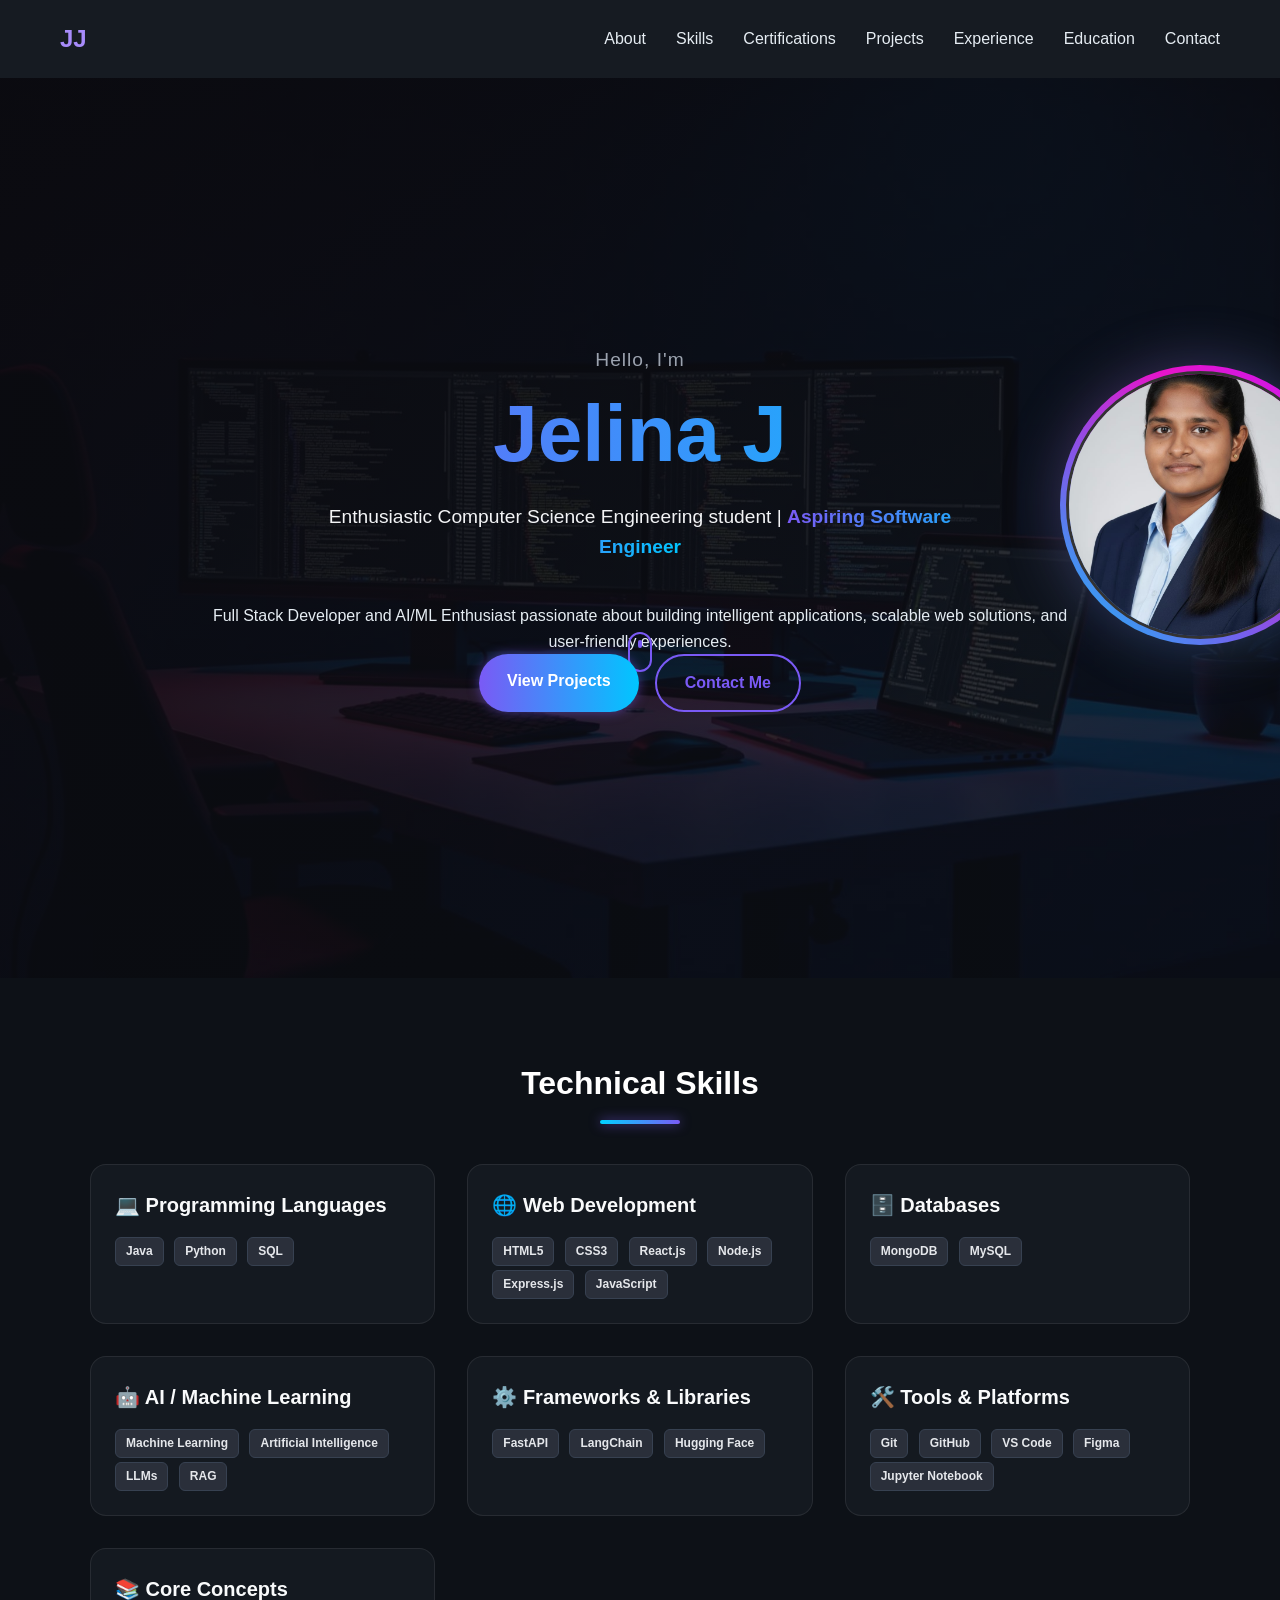
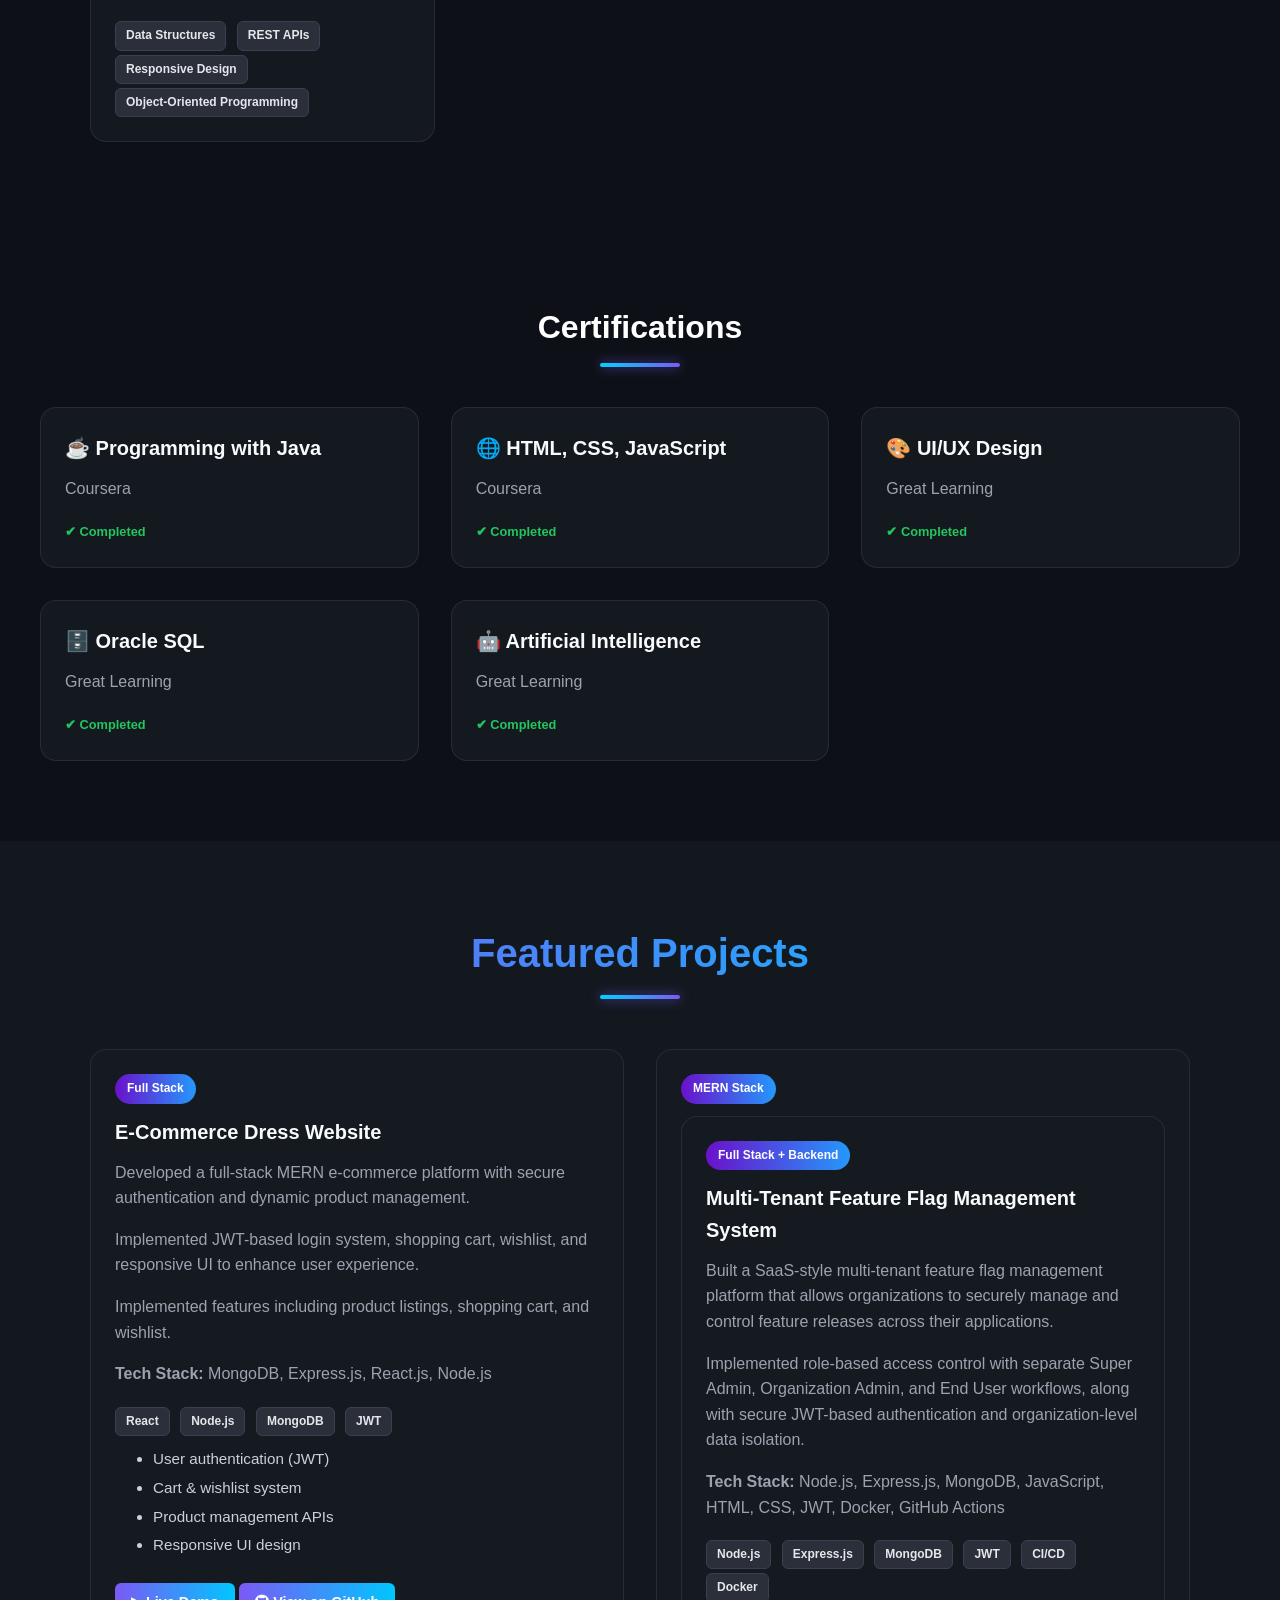
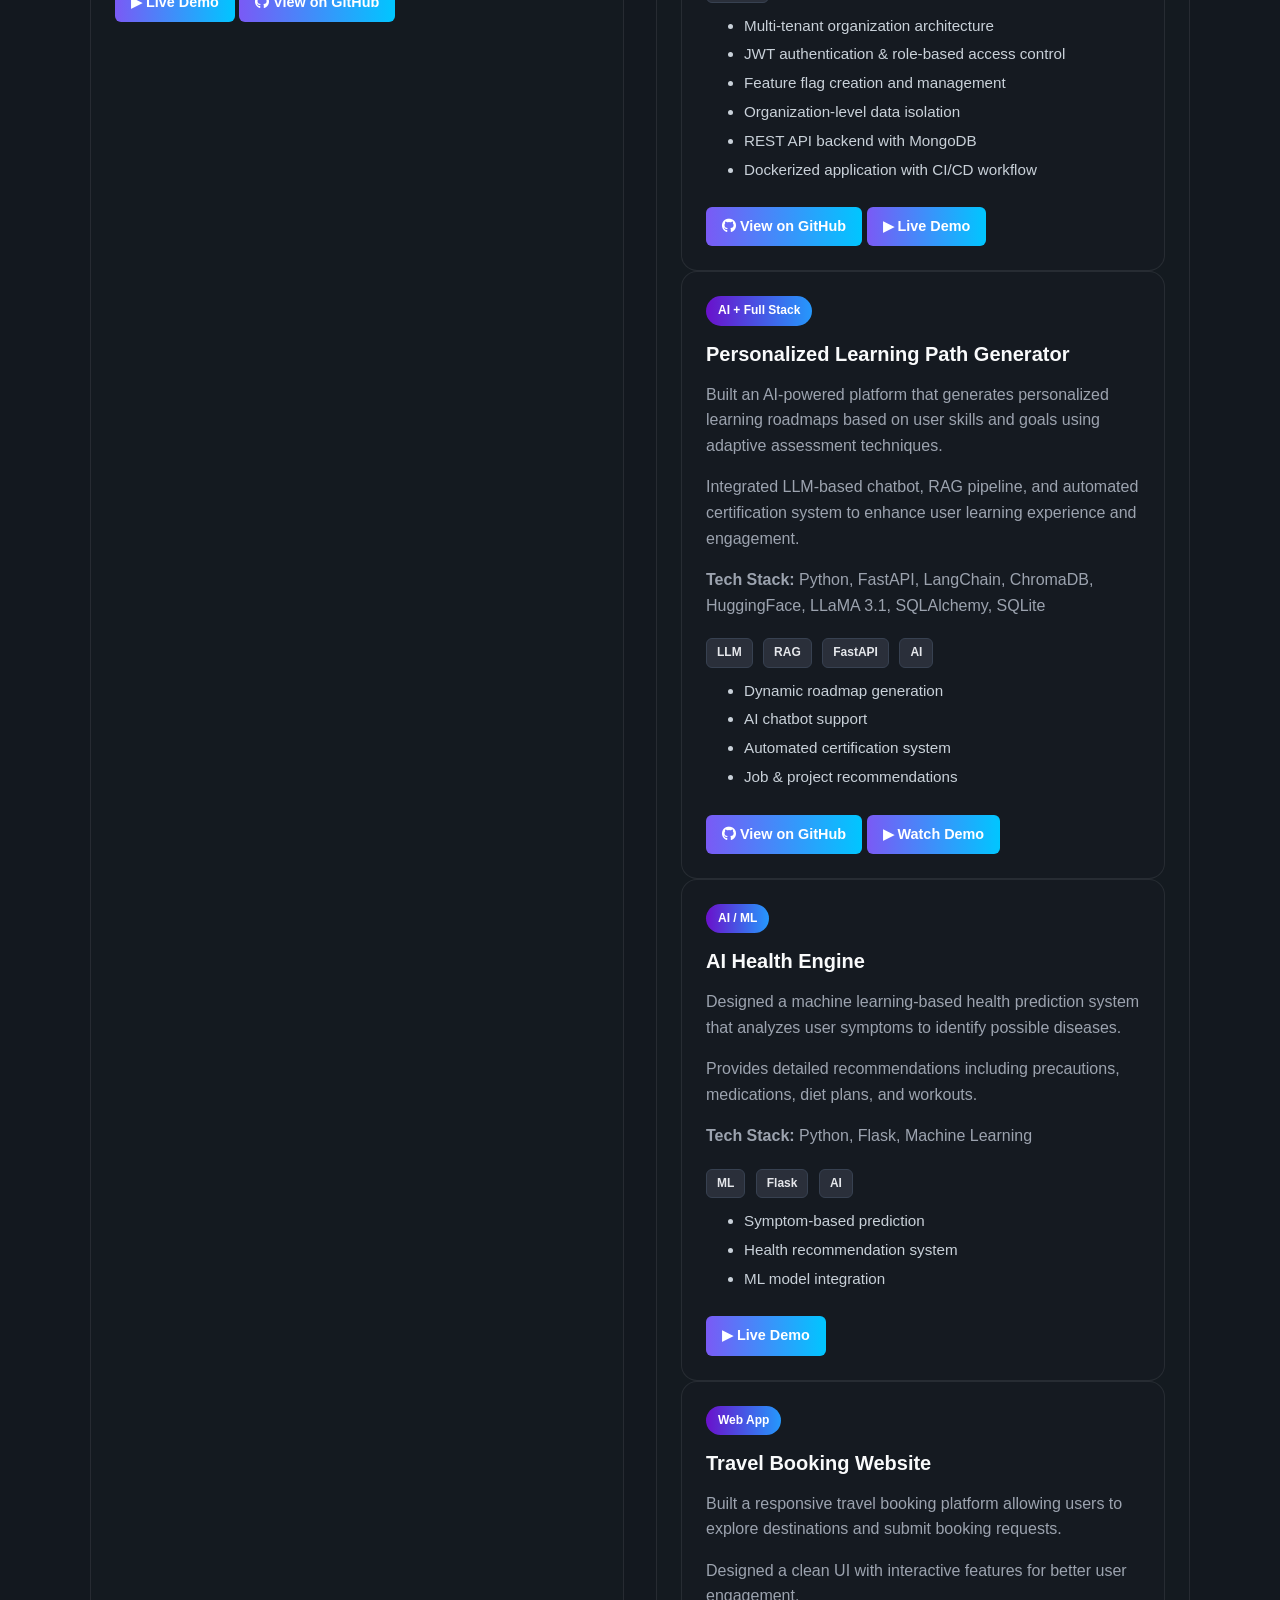
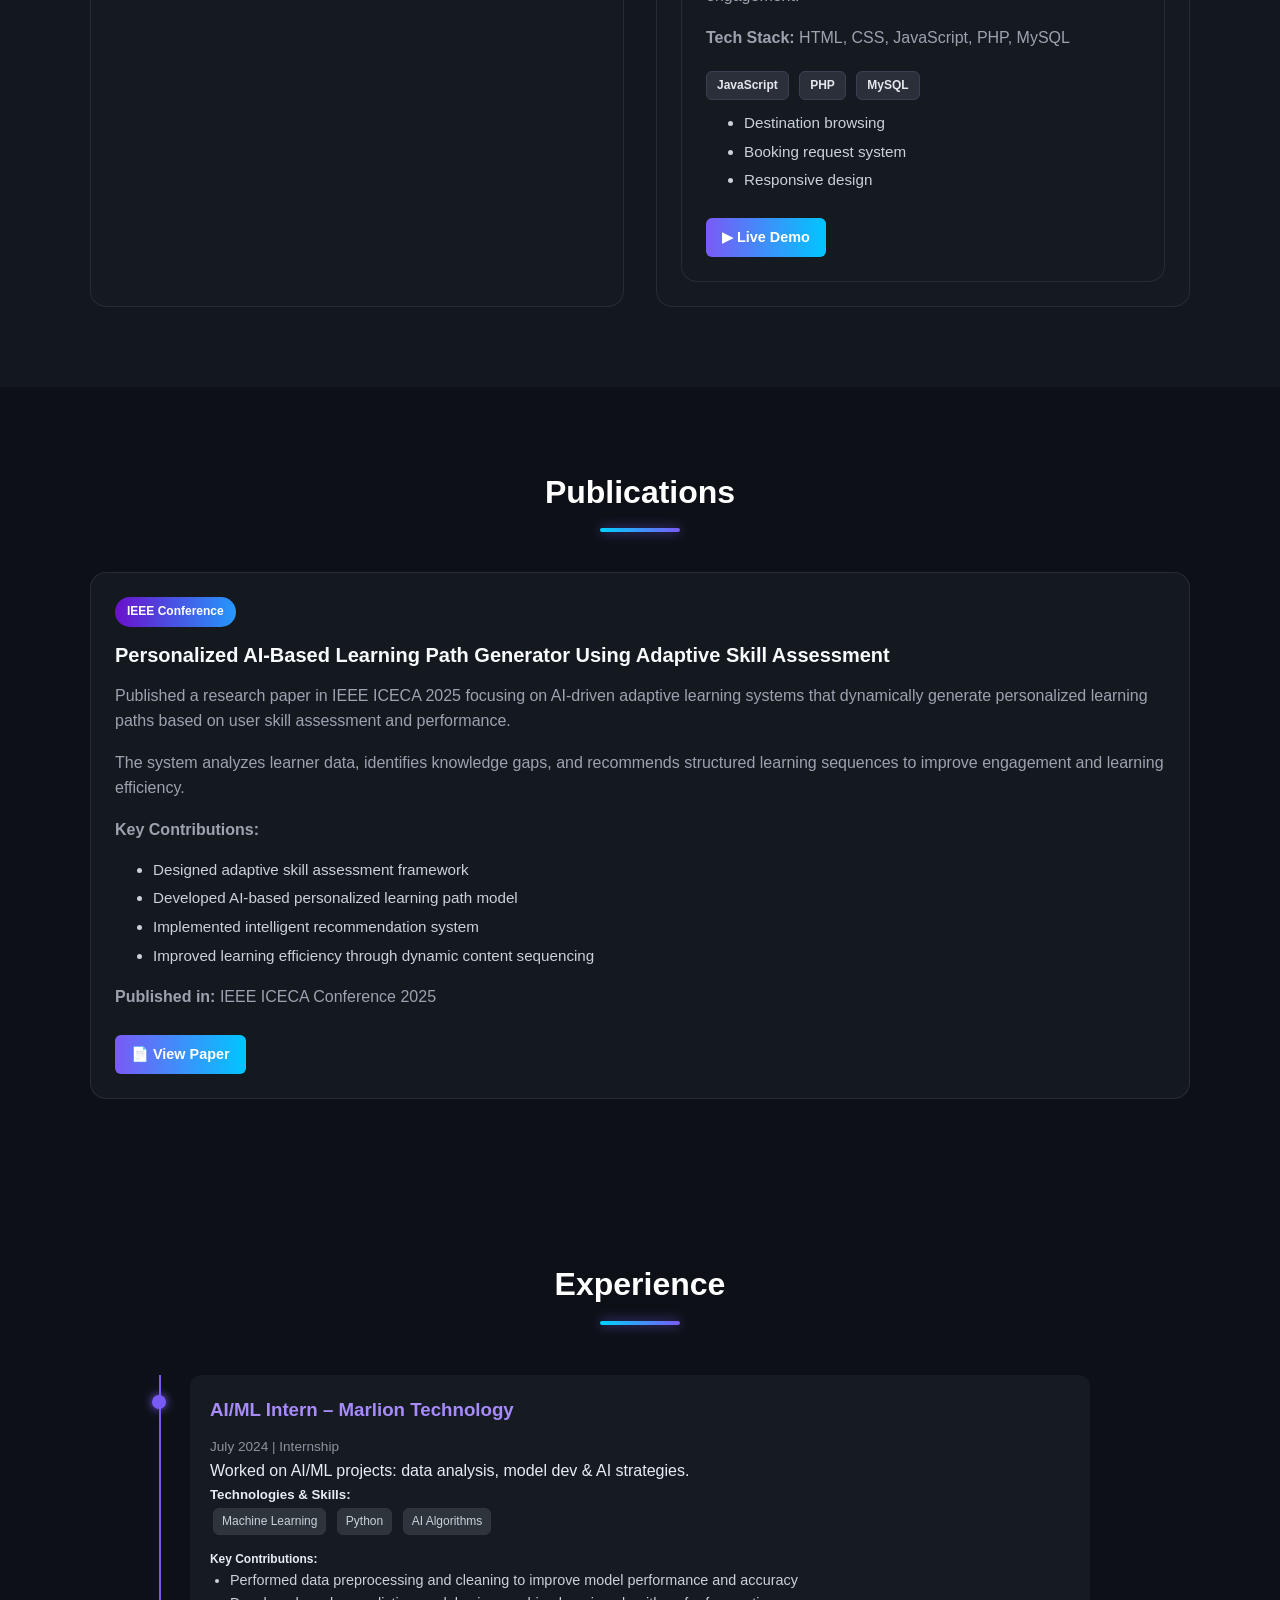
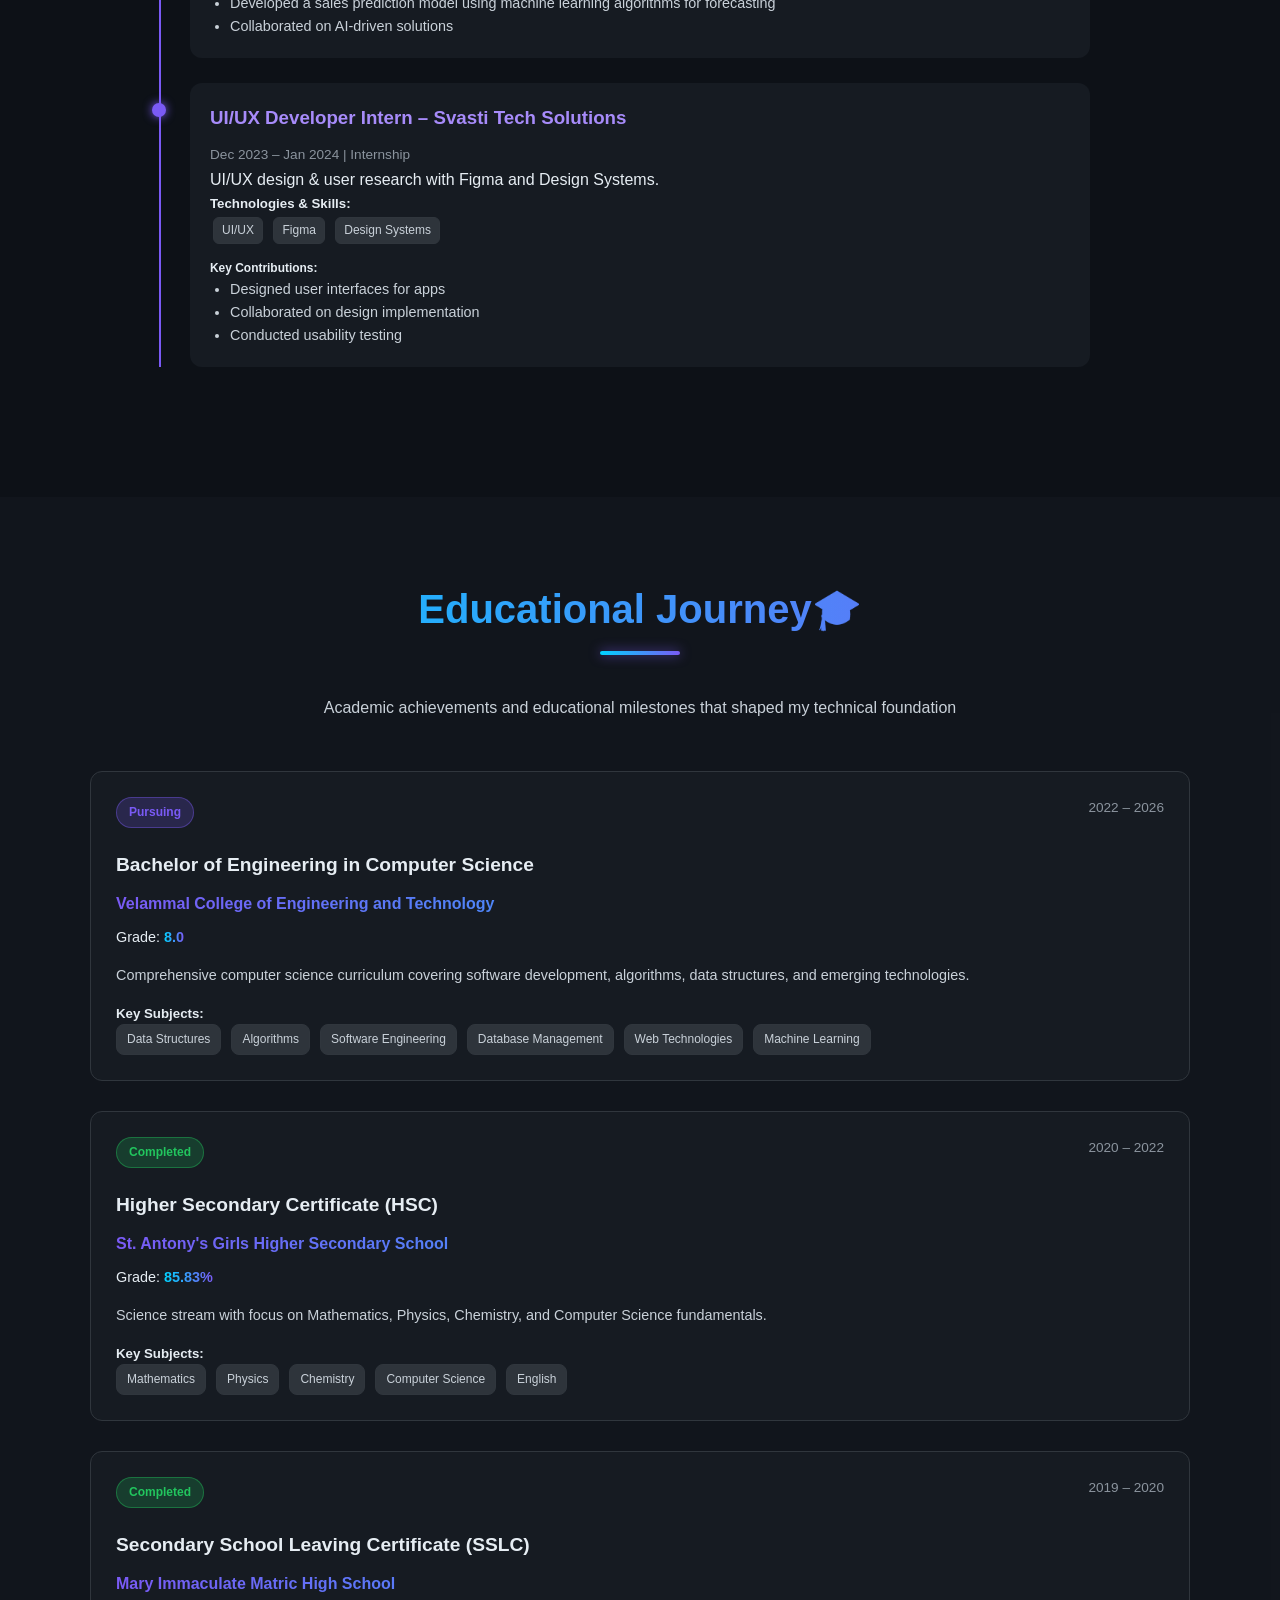
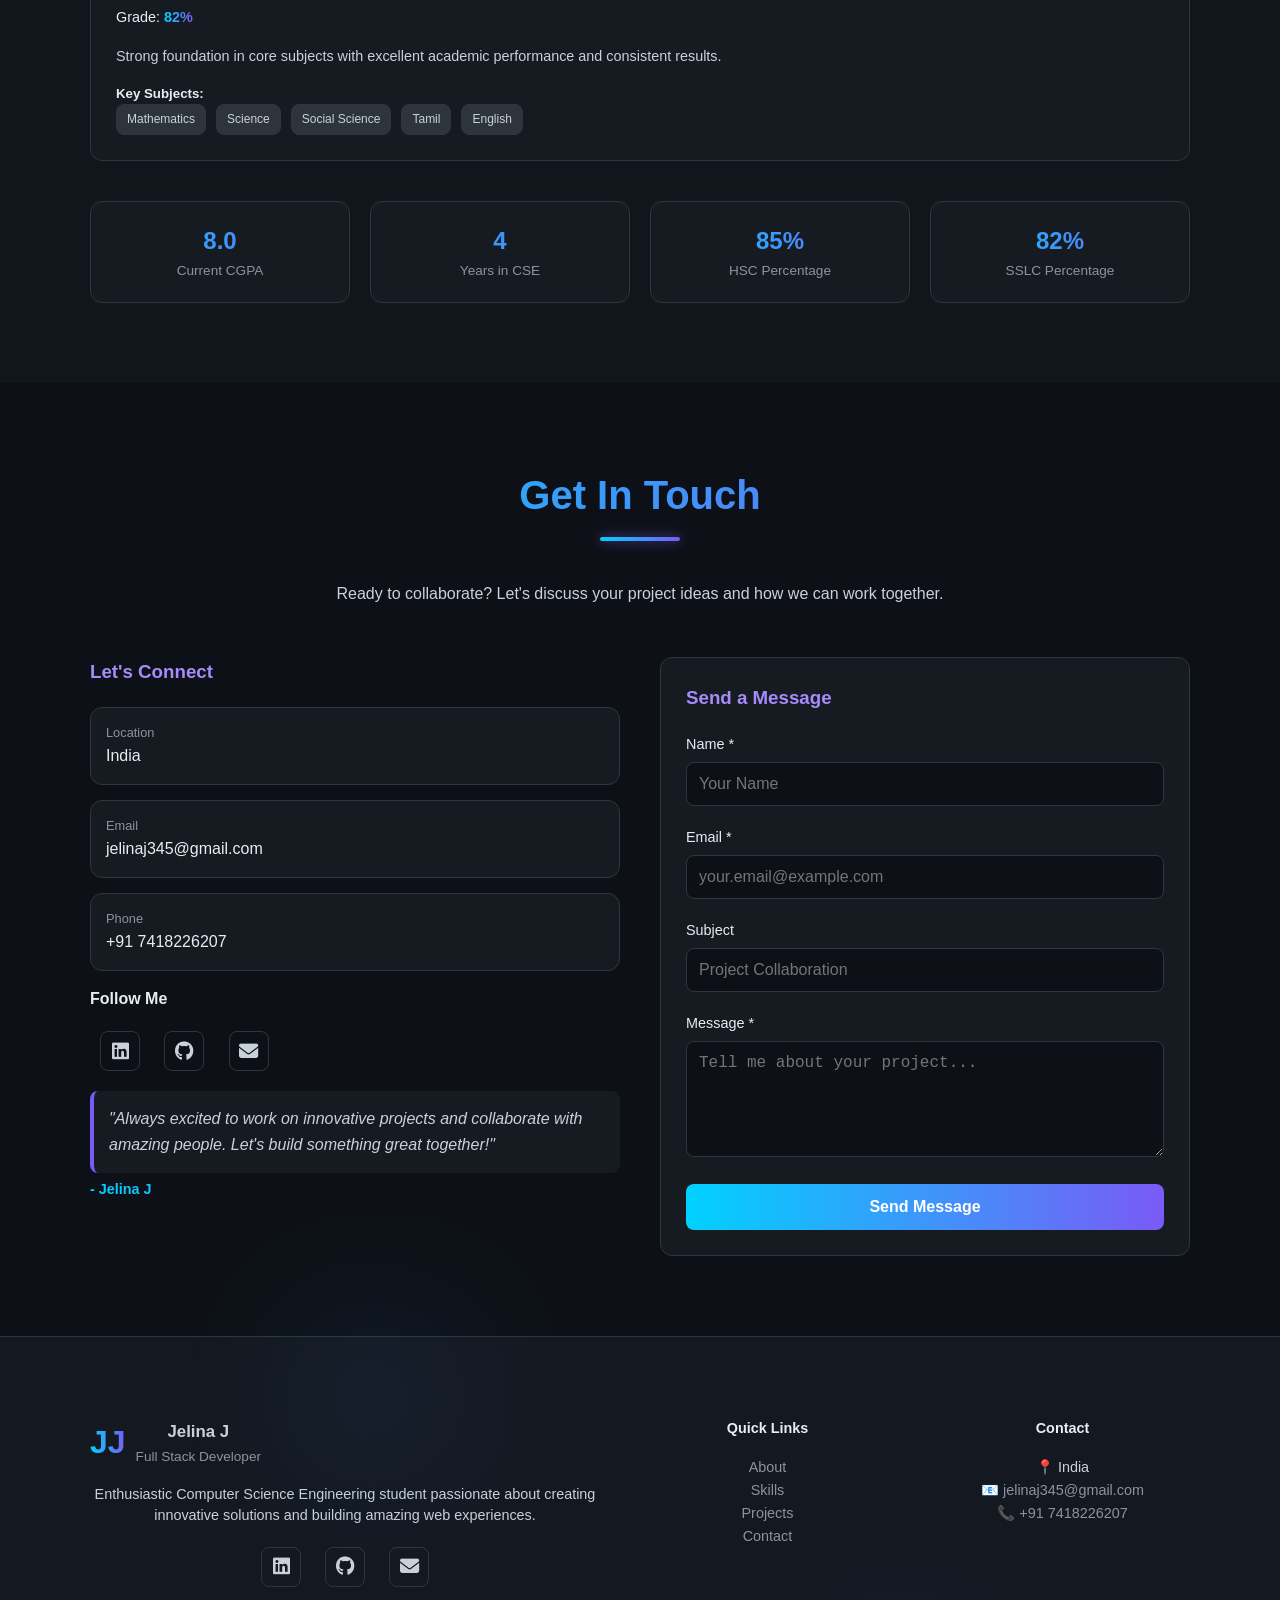
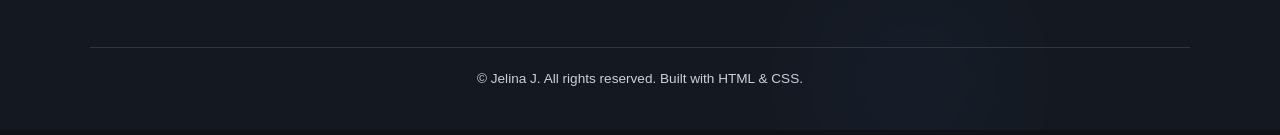
==== commit dcb00f9a: "Update portfolio" ====
--- a/index.html
+++ b/index.html
@@ -229,164 +229,168 @@
 
         <!-- Project 2 -->
         <div class="card">
-          <span class="badge">Full Stack + Backend</span>
-
-          <h3>Multi-Tenant Feature Flag Management System</h3>
-
-          <p>
-            Built a SaaS-style multi-tenant feature flag management platform that
-            allows organizations to securely manage and control feature releases
-            across their applications.
-          </p>
-
-          <p>
-            Implemented role-based access control with separate Super Admin,
-            Organization Admin, and End User workflows, along with secure JWT-based
-            authentication and organization-level data isolation.
-          </p>
-
-          <p>
-            <strong>Tech Stack:</strong>
-            Node.js, Express.js, MongoDB, JavaScript, HTML, CSS, JWT, Docker, GitHub Actions
-          </p>
-
-          <div class="tags">
-            <span class="tag">Node.js</span>
-            <span class="tag">Express.js</span>
-            <span class="tag">MongoDB</span>
-            <span class="tag">JWT</span>
-            <span class="tag">CI/CD</span>
-            <span class="tag">Docker</span>
-
-          </div>
-
-          <ul class="highlight-list">
-            <li>Multi-tenant organization architecture</li>
-            <li>JWT authentication & role-based access control</li>
-            <li>Feature flag creation and management</li>
-            <li>Organization-level data isolation</li>
-            <li>REST API backend with MongoDB</li>
-            <li>Dockerized application with CI/CD workflow</li>
-          </ul>
-
-          <a href="https://github.com/JELINA-J/multi-tenant-feature-flag-system" target="_blank" class="btn-demo">
-            <i class="fab fa-github"></i> View on GitHub
-          </a>
-          <a href="https://multi-tenant-feature-flag-system-513c.onrender.com/" target="_blank" class="btn-demo">
-            ▶ Live Demo
-          </a>
-        </div>
-
-
-        <!-- Project 3-->
-        <div class="card">
-          <span class="badge">AI + Full Stack</span>
-          <h3>Personalized Learning Path Generator</h3>
-
-          <p>
-            Built an AI-powered platform that generates personalized learning roadmaps
-            based on user skills and goals using adaptive assessment techniques.
-          </p>
-
-          <p>
-            Integrated LLM-based chatbot, RAG pipeline, and automated certification system
-            to enhance user learning experience and engagement.
-          </p>
-
-          <p><strong>Tech Stack:</strong> Python, FastAPI, LangChain, ChromaDB, HuggingFace, LLaMA 3.1, SQLAlchemy,
-            SQLite</p>
-
-          <div class="tags">
-            <span class="tag">LLM</span>
-            <span class="tag">RAG</span>
-            <span class="tag">FastAPI</span>
-            <span class="tag">AI</span>
-          </div>
-
-          <ul class="highlight-list">
-            <li>Dynamic roadmap generation</li>
-            <li>AI chatbot support</li>
-            <li>Automated certification system</li>
-            <li>Job & project recommendations</li>
-          </ul>
-          <a href="https://github.com/JELINA-J/Personalized-AI-based-path-generator-using-adaptive-skill-assesment"
-            target="_blank" class="btn-demo">
-            <i class="fab fa-github"></i> View on GitHub
-          </a>
-          <a href="https://drive.google.com/file/d/1ITFl99i9QDz4KUVihZrPHaZE8V5tZAc3/view?usp=drive_link"
-            class="btn-demo">▶ Watch Demo</a>
-        </div>
-
-
-        <!-- Project 4 -->
-        <div class="card">
-          <span class="badge">AI / ML</span>
-          <h3>AI Health Engine</h3>
-
-          <p>
-            Designed a machine learning-based health prediction system that analyzes
-            user symptoms to identify possible diseases.
-          </p>
-
-          <p>
-            Provides detailed recommendations including precautions, medications,
-            diet plans, and workouts.
-          </p>
-
-          <p><strong>Tech Stack:</strong> Python, Flask, Machine Learning</p>
-
-          <div class="tags">
-            <span class="tag">ML</span>
-            <span class="tag">Flask</span>
-            <span class="tag">AI</span>
-          </div>
-
-          <ul class="highlight-list">
-            <li>Symptom-based prediction</li>
-            <li>Health recommendation system</li>
-            <li>ML model integration</li>
-          </ul>
-
-          <a href="https://ai-health-engine-2uuu.onrender.com/" target="_blank" class="btn-demo">
-            ▶ Live Demo
-          </a>
-        </div>
-
-        <!-- Project 5 -->
-        <div class="card">
-          <span class="badge">Web App</span>
-          <h3>Travel Booking Website</h3>
-
-          <p>
-            Built a responsive travel booking platform allowing users to explore
-            destinations and submit booking requests.
-          </p>
-
-          <p>
-            Designed a clean UI with interactive features for better user engagement.
-          </p>
-
-          <p><strong>Tech Stack:</strong> HTML, CSS, JavaScript, PHP, MySQL</p>
-
-          <div class="tags">
-            <span class="tag">JavaScript</span>
-            <span class="tag">PHP</span>
-            <span class="tag">MySQL</span>
-          </div>
-
-          <ul class="highlight-list">
-            <li>Destination browsing</li>
-            <li>Booking request system</li>
-            <li>Responsive design</li>
-          </ul>
-
-          <a href="https://jelina-j.github.io/TravelSite/" target="_blank" class="btn-demo">
-            ▶ Live Demo
-          </a>
-        </div>
-
-      </div>
-    </div>
+          <span class="badge">MERN Stack </span>
+
+          <!-- Project 2 -->
+          <div class="card">
+            <span class="badge">Full Stack + Backend</span>
+
+            <h3>Multi-Tenant Feature Flag Management System</h3>
+
+            <p>
+              Built a SaaS-style multi-tenant feature flag management platform that
+              allows organizations to securely manage and control feature releases
+              across their applications.
+            </p>
+
+            <p>
+              Implemented role-based access control with separate Super Admin,
+              Organization Admin, and End User workflows, along with secure JWT-based
+              authentication and organization-level data isolation.
+            </p>
+
+            <p>
+              <strong>Tech Stack:</strong>
+              Node.js, Express.js, MongoDB, JavaScript, HTML, CSS, JWT, Docker, GitHub Actions
+            </p>
+
+            <div class="tags">
+              <span class="tag">Node.js</span>
+              <span class="tag">Express.js</span>
+              <span class="tag">MongoDB</span>
+              <span class="tag">JWT</span>
+              <span class="tag">CI/CD</span>
+              <span class="tag">Docker</span>
+
+            </div>
+
+            <ul class="highlight-list">
+              <li>Multi-tenant organization architecture</li>
+              <li>JWT authentication & role-based access control</li>
+              <li>Feature flag creation and management</li>
+              <li>Organization-level data isolation</li>
+              <li>REST API backend with MongoDB</li>
+              <li>Dockerized application with CI/CD workflow</li>
+            </ul>
+
+            <a href="https://github.com/JELINA-J/multi-tenant-feature-flag-system" target="_blank" class="btn-demo">
+              <i class="fab fa-github"></i> View on GitHub
+            </a>
+            <a href="https://multi-tenant-feature-flag-system-513c.onrender.com/" target="_blank" class="btn-demo">
+              ▶ Live Demo
+            </a>
+          </div>
+
+
+          <!-- Project 3-->
+          <div class="card">
+            <span class="badge">AI + Full Stack</span>
+            <h3>Personalized Learning Path Generator</h3>
+
+            <p>
+              Built an AI-powered platform that generates personalized learning roadmaps
+              based on user skills and goals using adaptive assessment techniques.
+            </p>
+
+            <p>
+              Integrated LLM-based chatbot, RAG pipeline, and automated certification system
+              to enhance user learning experience and engagement.
+            </p>
+
+            <p><strong>Tech Stack:</strong> Python, FastAPI, LangChain, ChromaDB, HuggingFace, LLaMA 3.1, SQLAlchemy,
+              SQLite</p>
+
+            <div class="tags">
+              <span class="tag">LLM</span>
+              <span class="tag">RAG</span>
+              <span class="tag">FastAPI</span>
+              <span class="tag">AI</span>
+            </div>
+
+            <ul class="highlight-list">
+              <li>Dynamic roadmap generation</li>
+              <li>AI chatbot support</li>
+              <li>Automated certification system</li>
+              <li>Job & project recommendations</li>
+            </ul>
+            <a href="https://github.com/JELINA-J/Personalized-AI-based-path-generator-using-adaptive-skill-assesment"
+              target="_blank" class="btn-demo">
+              <i class="fab fa-github"></i> View on GitHub
+            </a>
+            <a href="https://drive.google.com/file/d/1ITFl99i9QDz4KUVihZrPHaZE8V5tZAc3/view?usp=drive_link"
+              class="btn-demo">▶ Watch Demo</a>
+          </div>
+
+
+          <!-- Project 4 -->
+          <div class="card">
+            <span class="badge">AI / ML</span>
+            <h3>AI Health Engine</h3>
+
+            <p>
+              Designed a machine learning-based health prediction system that analyzes
+              user symptoms to identify possible diseases.
+            </p>
+
+            <p>
+              Provides detailed recommendations including precautions, medications,
+              diet plans, and workouts.
+            </p>
+
+            <p><strong>Tech Stack:</strong> Python, Flask, Machine Learning</p>
+
+            <div class="tags">
+              <span class="tag">ML</span>
+              <span class="tag">Flask</span>
+              <span class="tag">AI</span>
+            </div>
+
+            <ul class="highlight-list">
+              <li>Symptom-based prediction</li>
+              <li>Health recommendation system</li>
+              <li>ML model integration</li>
+            </ul>
+
+            <a href="https://ai-health-engine-2uuu.onrender.com/" target="_blank" class="btn-demo">
+              ▶ Live Demo
+            </a>
+          </div>
+
+          <!-- Project 5 -->
+          <div class="card">
+            <span class="badge">Web App</span>
+            <h3>Travel Booking Website</h3>
+
+            <p>
+              Built a responsive travel booking platform allowing users to explore
+              destinations and submit booking requests.
+            </p>
+
+            <p>
+              Designed a clean UI with interactive features for better user engagement.
+            </p>
+
+            <p><strong>Tech Stack:</strong> HTML, CSS, JavaScript, PHP, MySQL</p>
+
+            <div class="tags">
+              <span class="tag">JavaScript</span>
+              <span class="tag">PHP</span>
+              <span class="tag">MySQL</span>
+            </div>
+
+            <ul class="highlight-list">
+              <li>Destination browsing</li>
+              <li>Booking request system</li>
+              <li>Responsive design</li>
+            </ul>
+
+            <a href="https://jelina-j.github.io/TravelSite/" target="_blank" class="btn-demo">
+              ▶ Live Demo
+            </a>
+          </div>
+
+        </div>
+      </div>
   </section>
 
   <section id="publications">
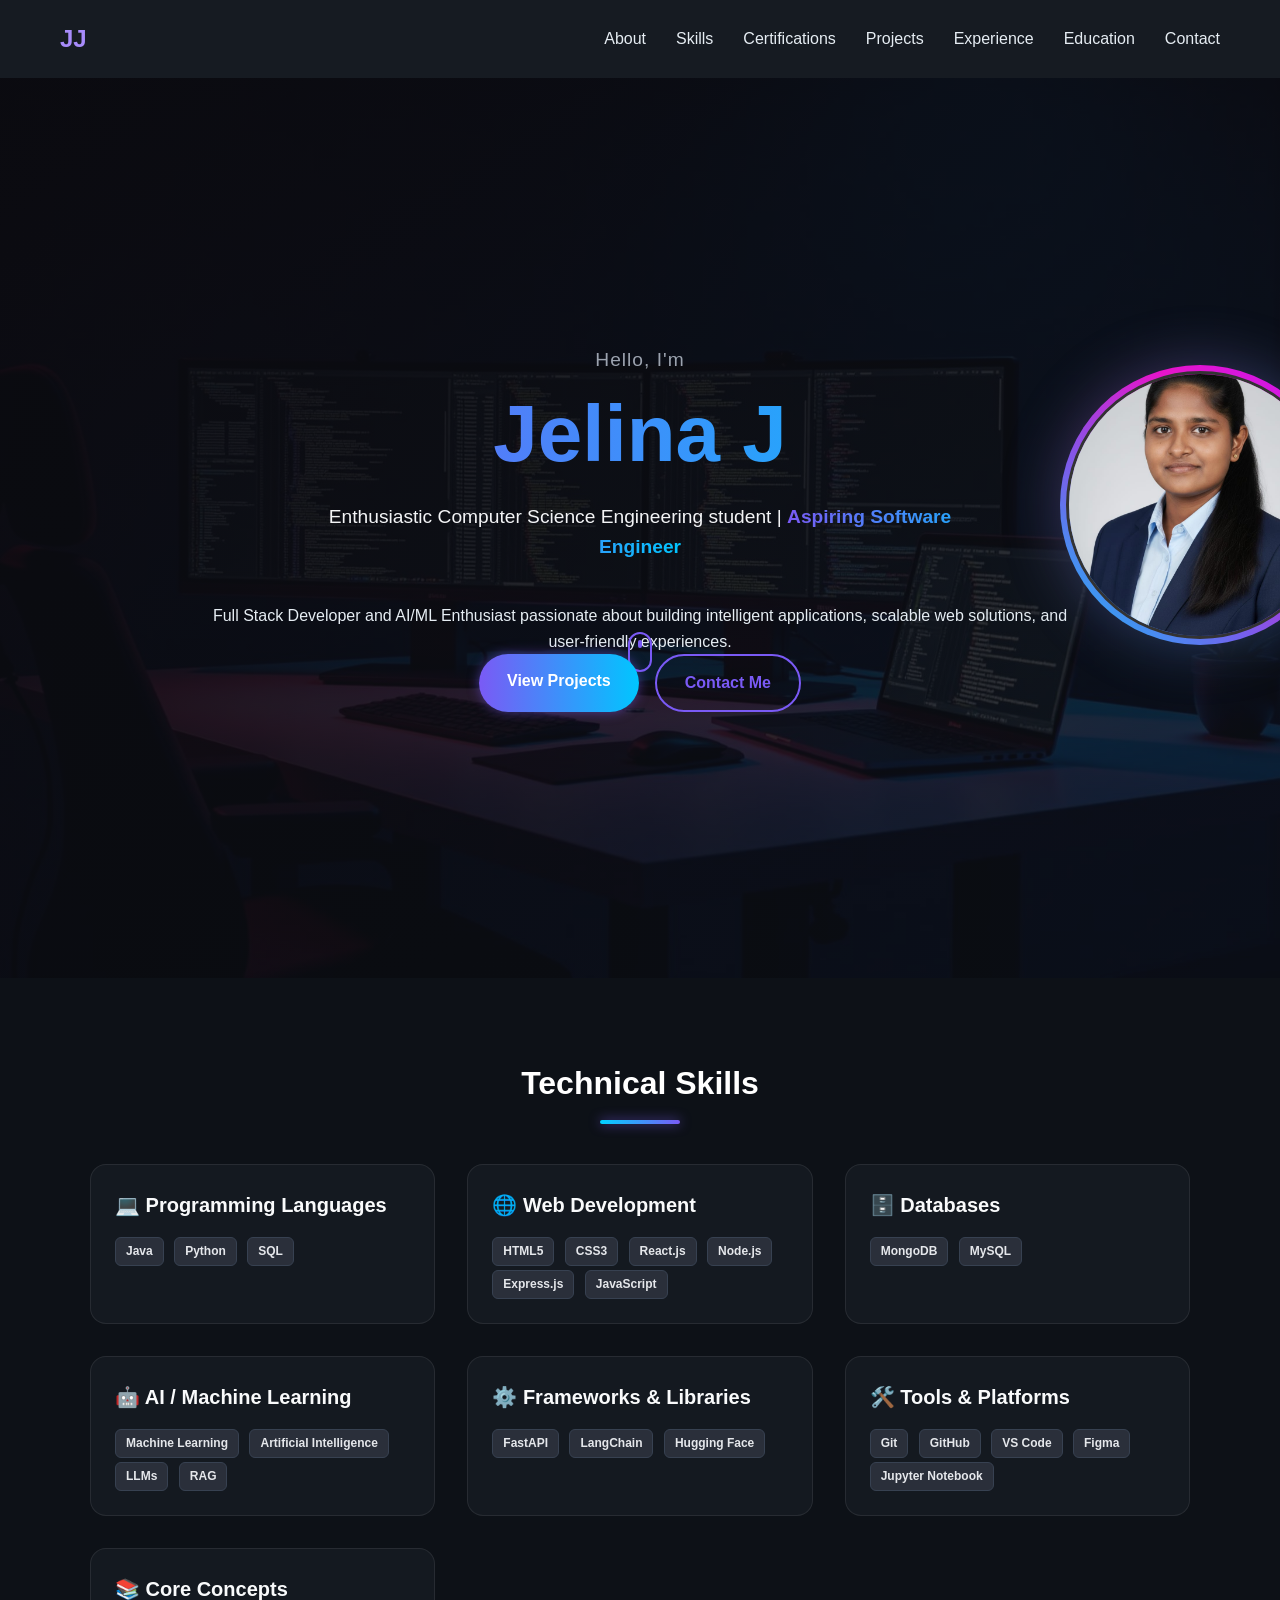
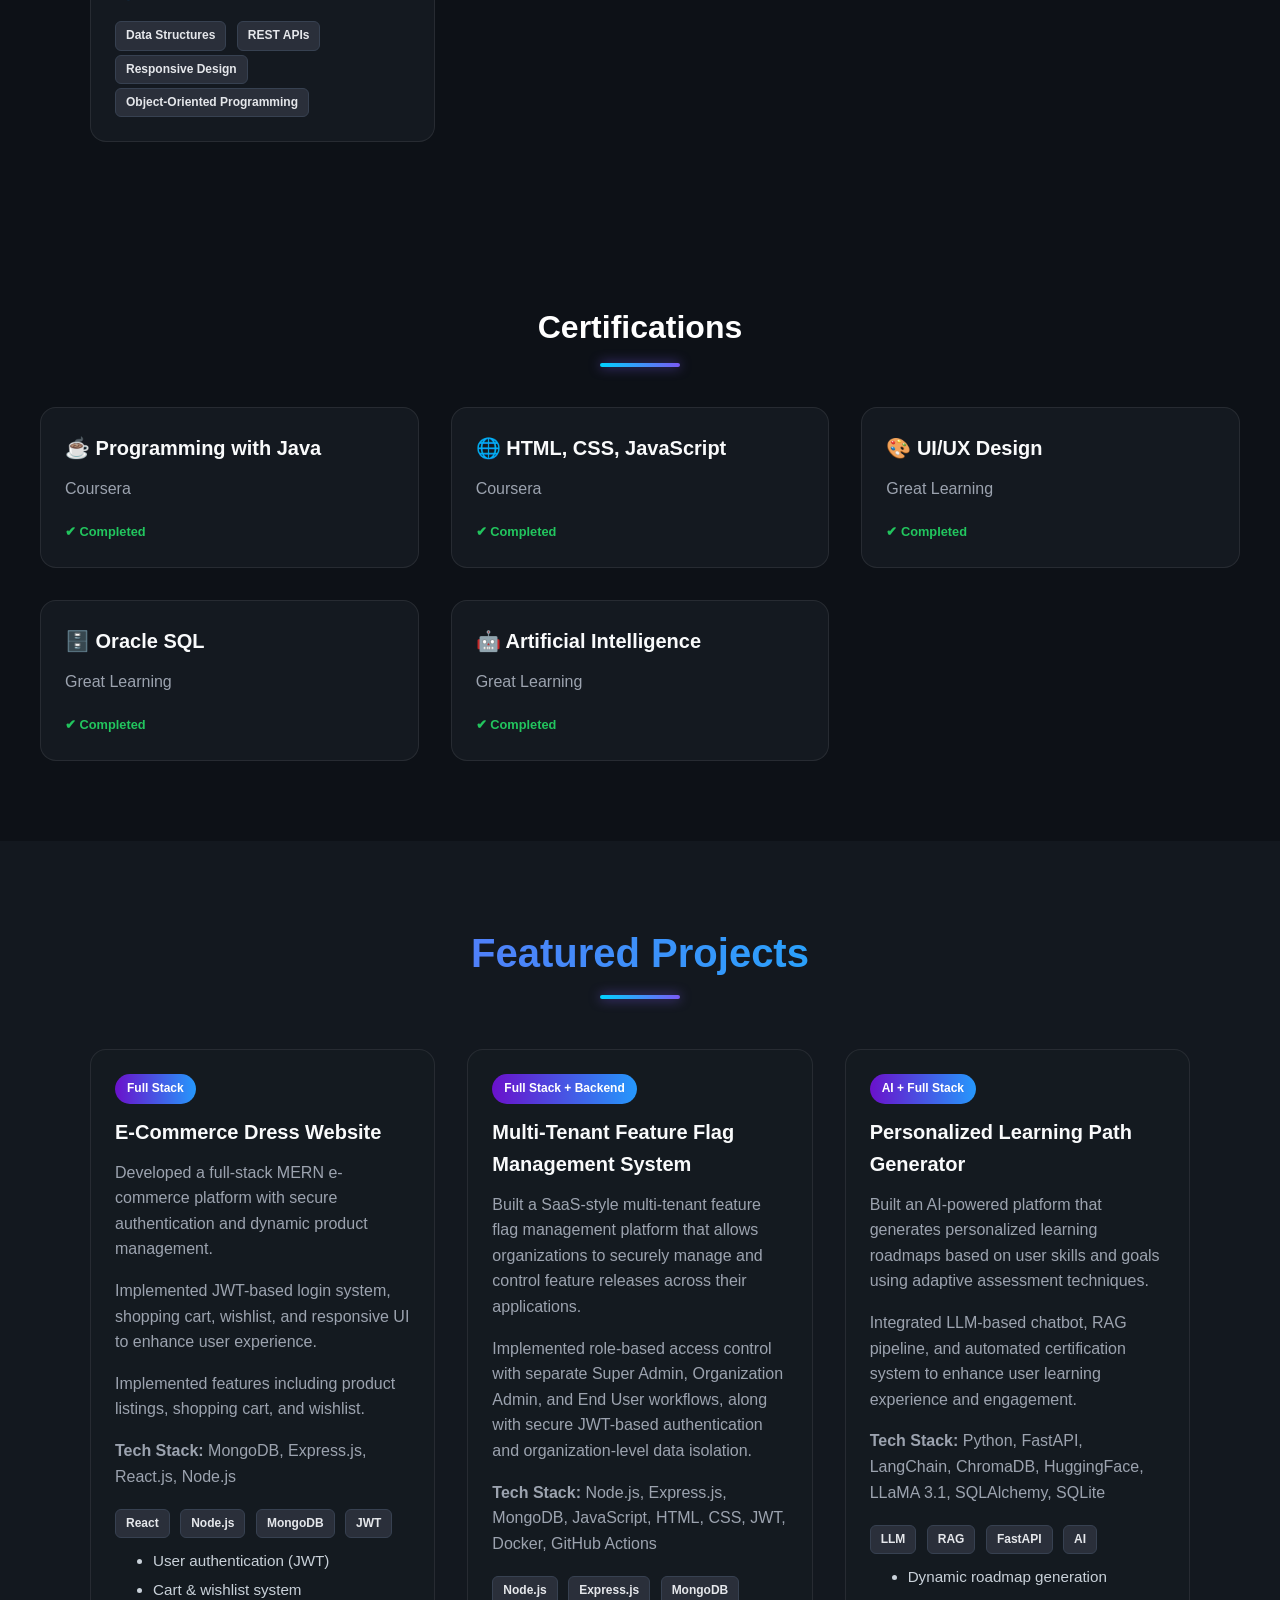
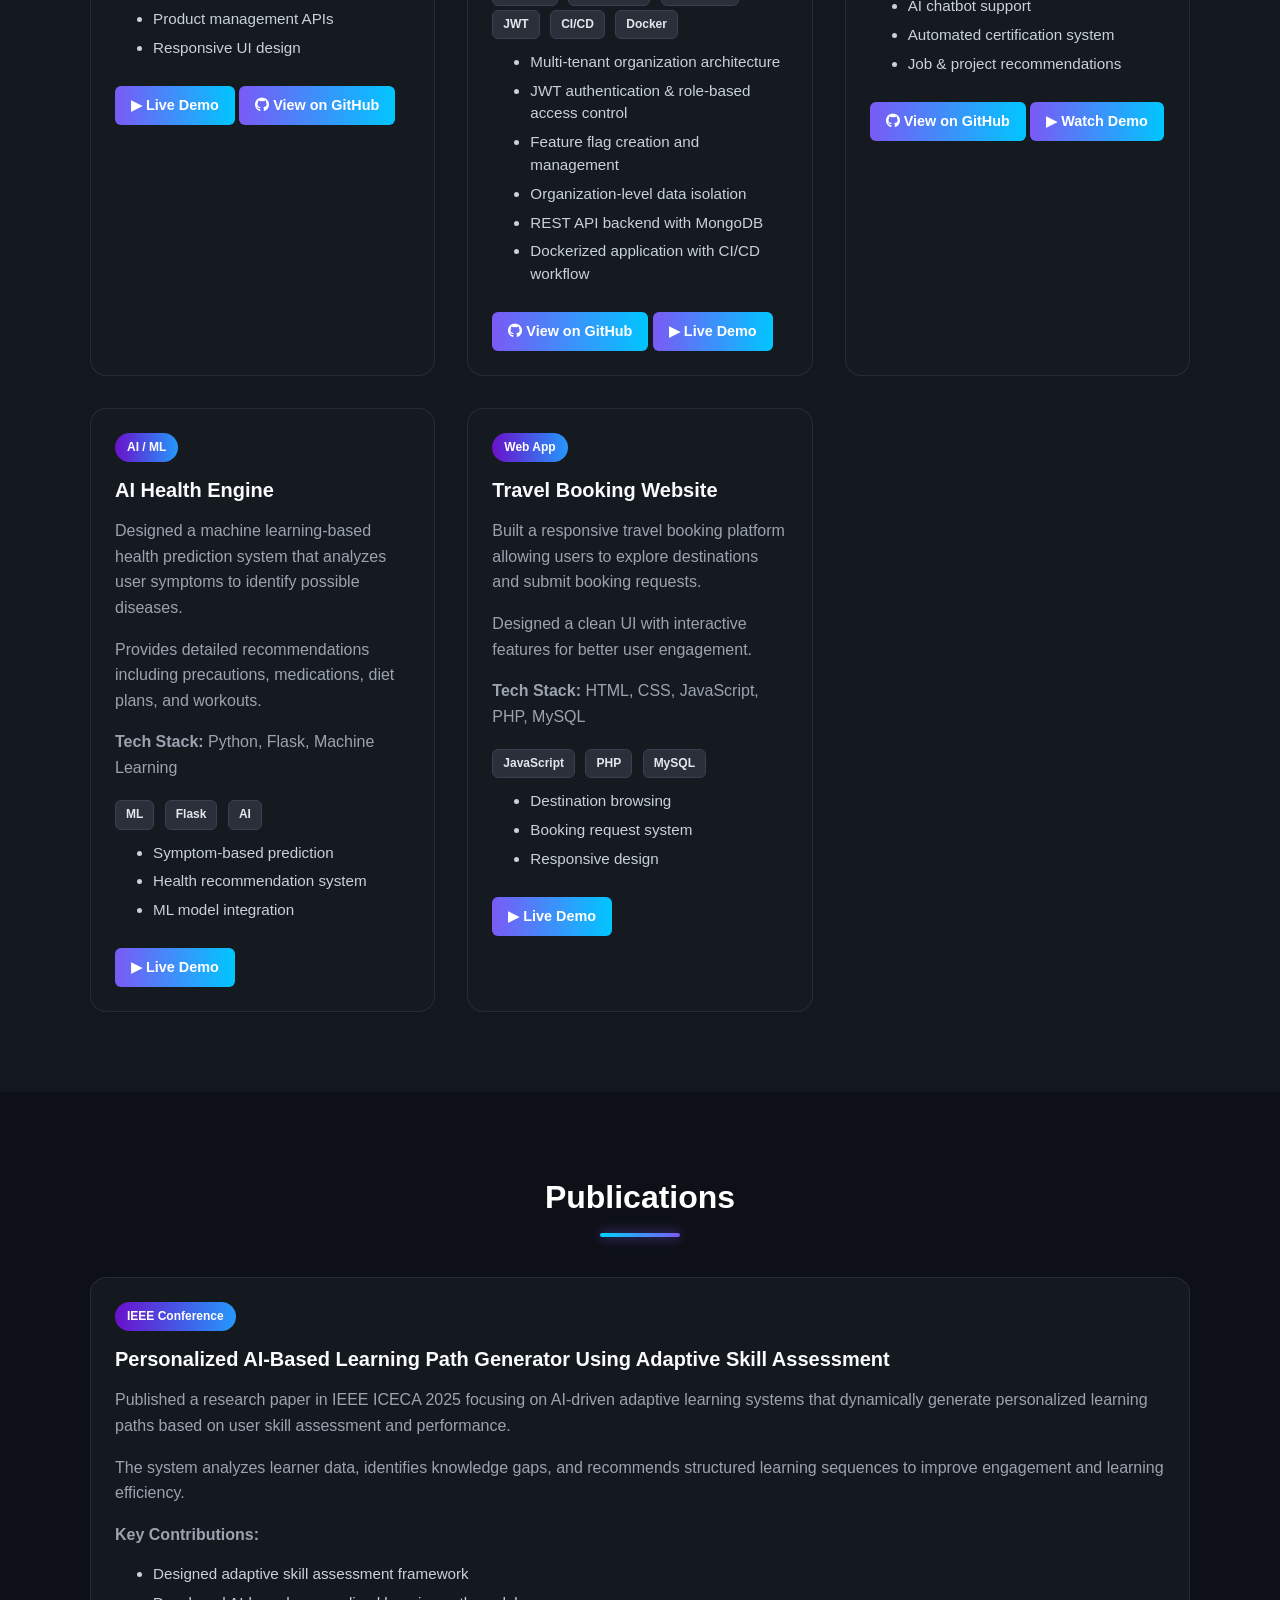
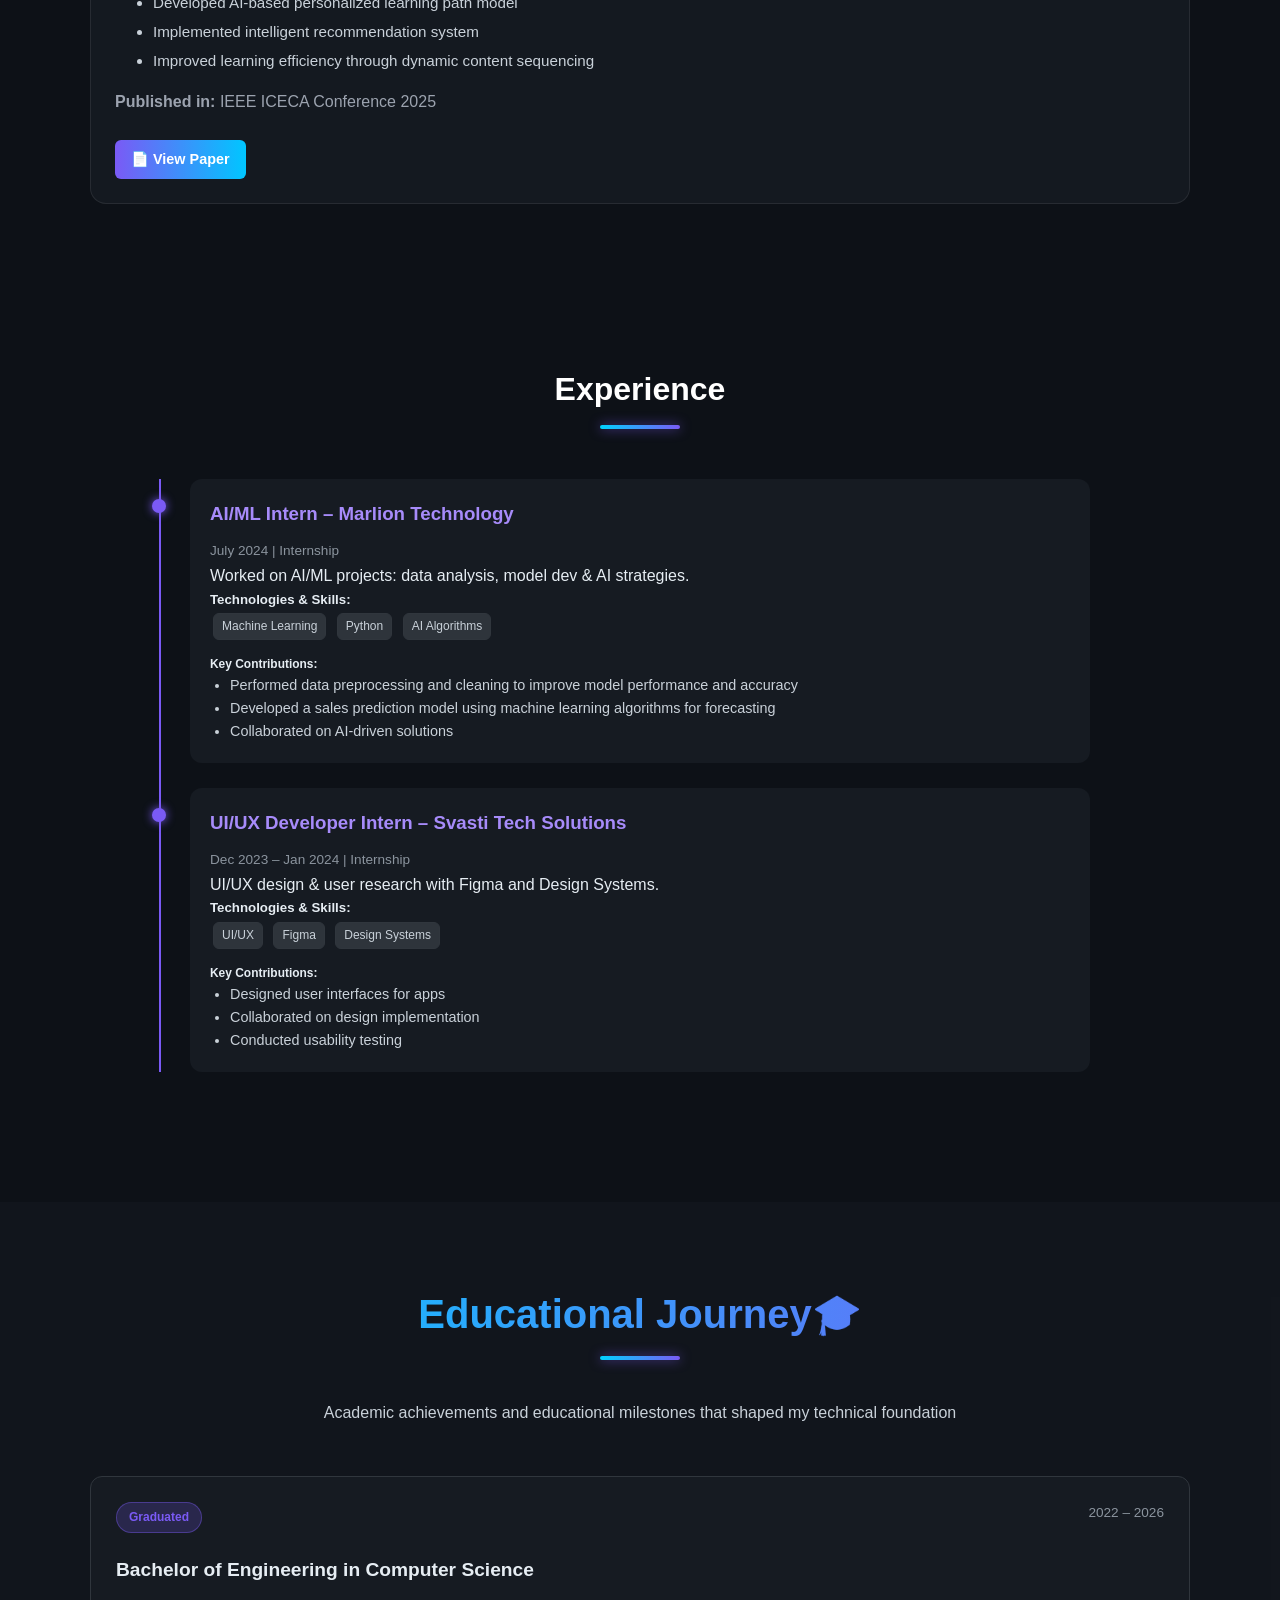
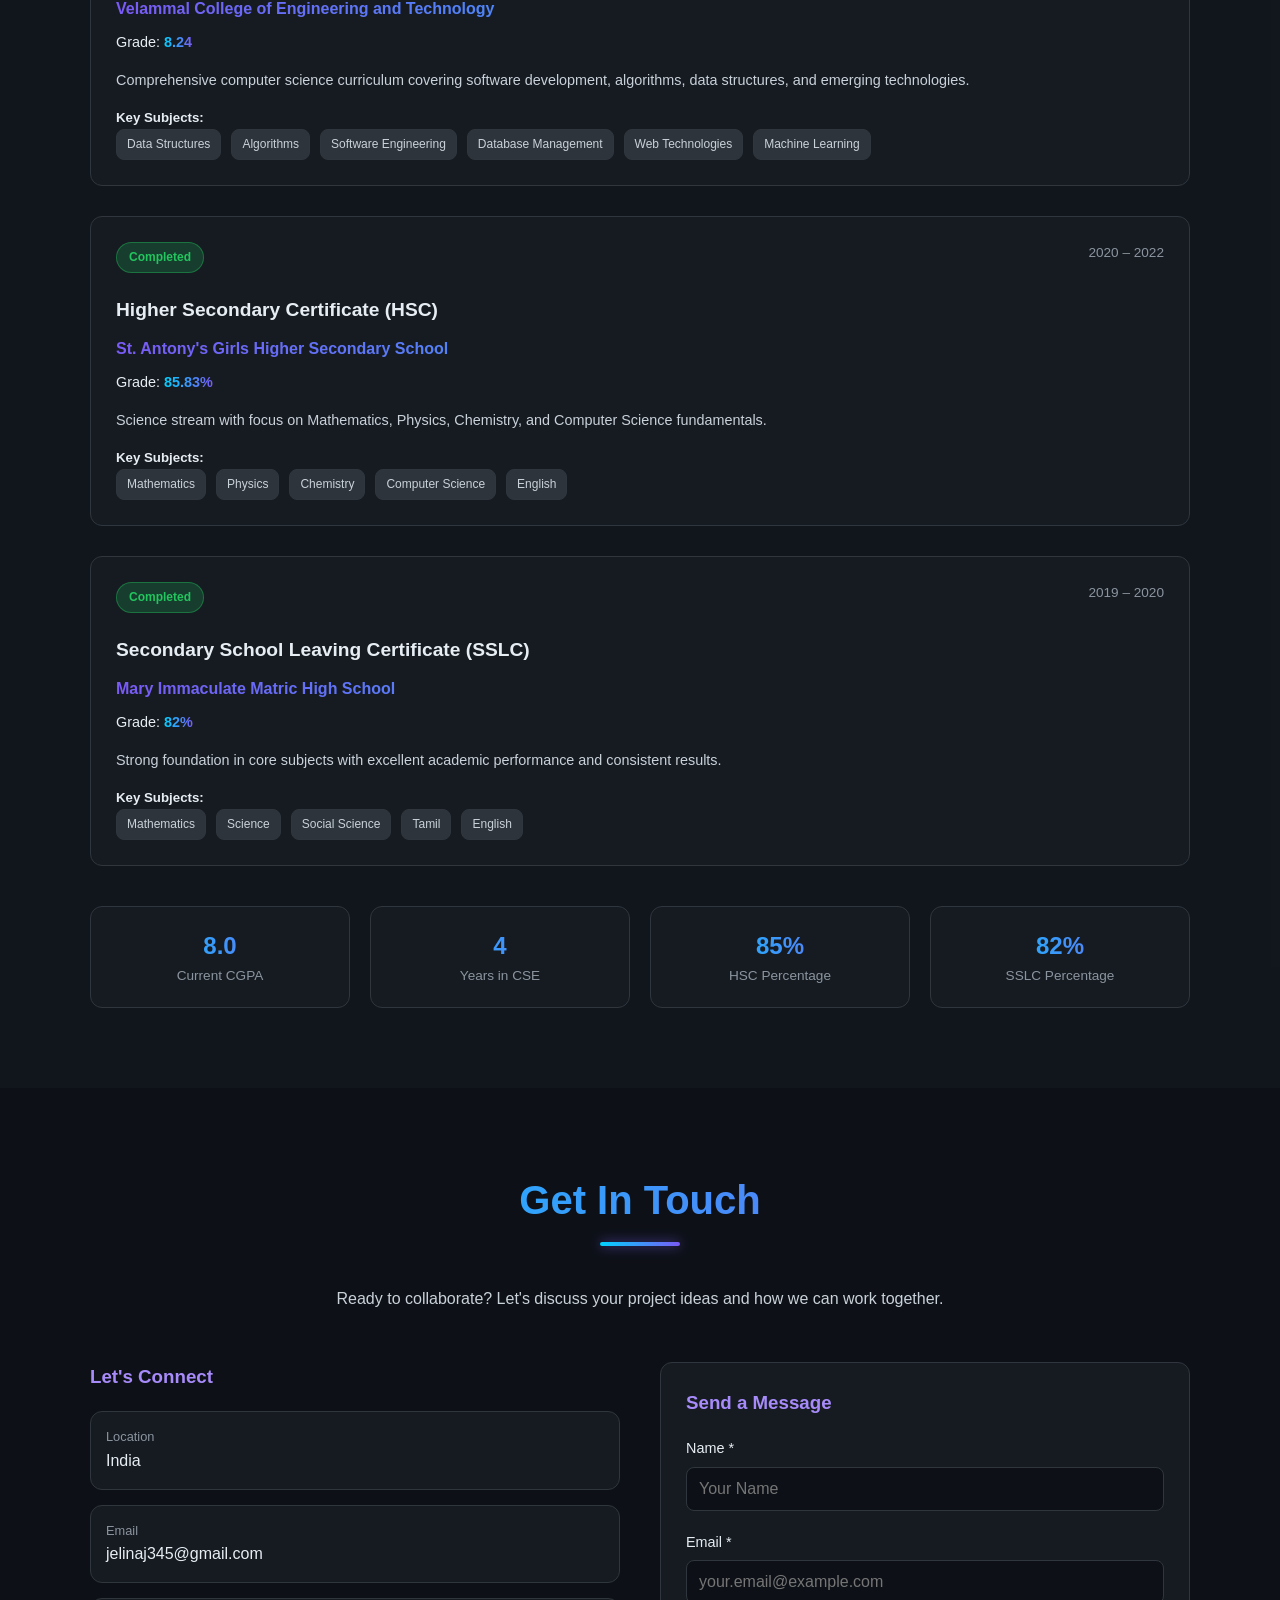
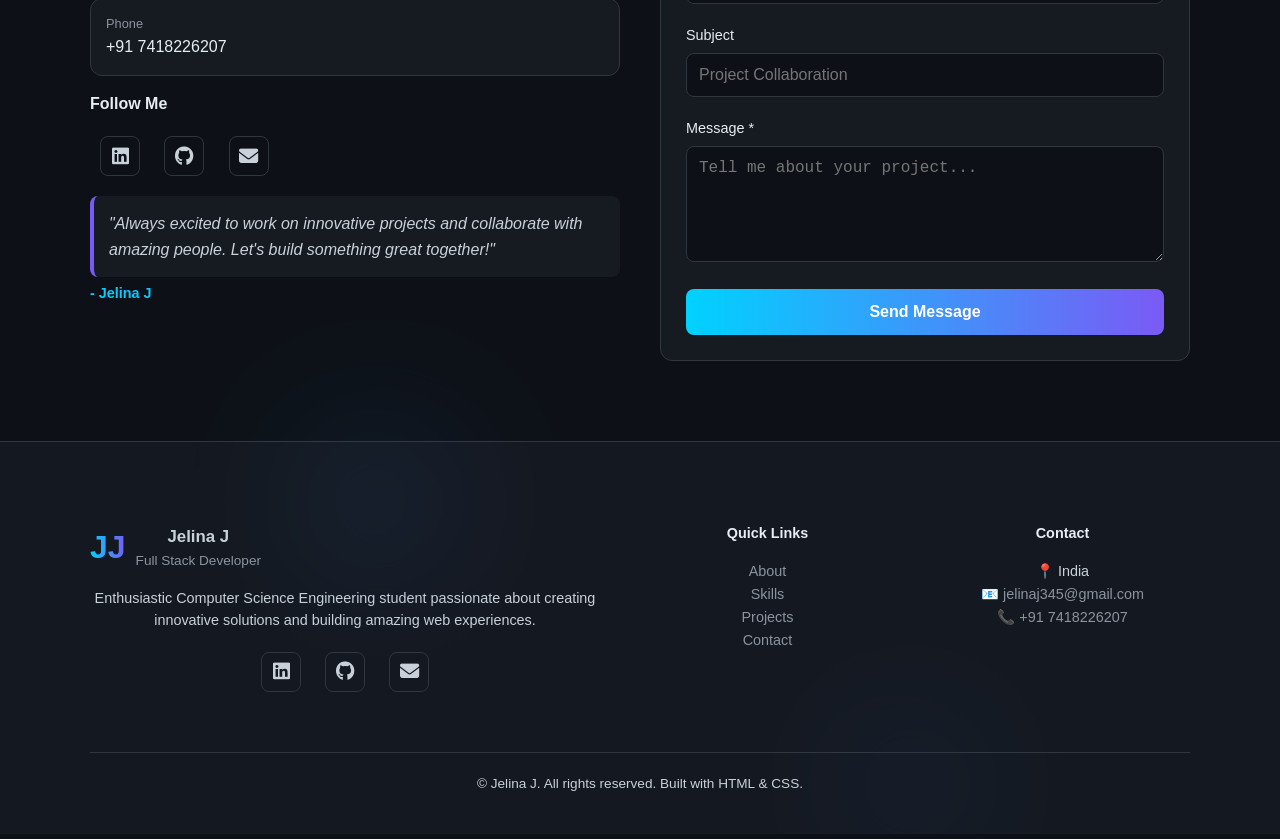
==== commit 589dd577: "Update portfolio" ====
--- a/index.html
+++ b/index.html
@@ -227,9 +227,6 @@
           </a>
         </div>
 
-        <!-- Project 2 -->
-        <div class="card">
-          <span class="badge">MERN Stack </span>
 
           <!-- Project 2 -->
           <div class="card">
@@ -510,12 +507,12 @@
         <!-- BE -->
         <div class="edu-card">
           <div class="edu-header">
-            <span class="badge pursuing">Pursuing</span>
+            <span class="badge pursuing">Graduated</span>
             <span class="duration">2022 – 2026</span>
           </div>
           <h3>Bachelor of Engineering in Computer Science</h3>
           <h4>Velammal College of Engineering and Technology</h4>
-          <p class="grade">Grade: <span>8.0</span></p>
+          <p class="grade">Grade: <span>8.24</span></p>
           <p class="desc">
             Comprehensive computer science curriculum covering software development, algorithms, data structures, and
             emerging technologies.
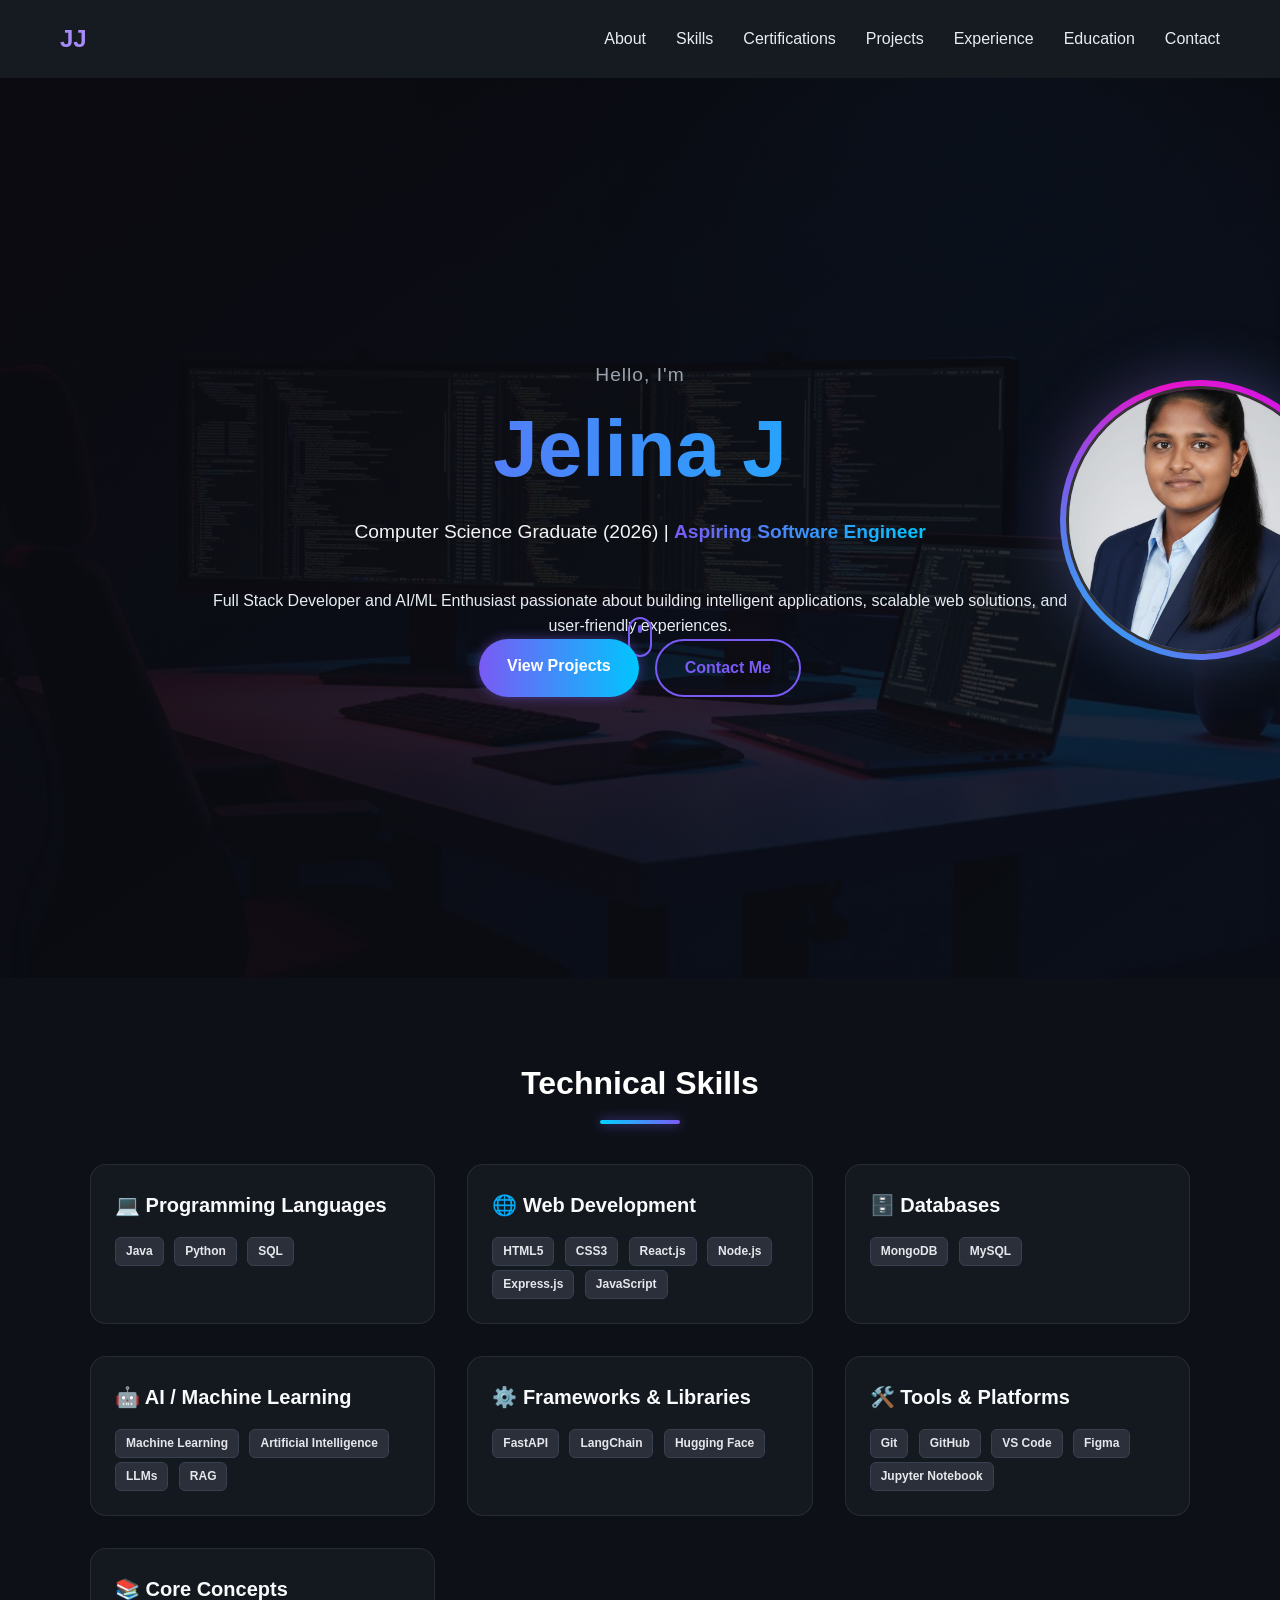
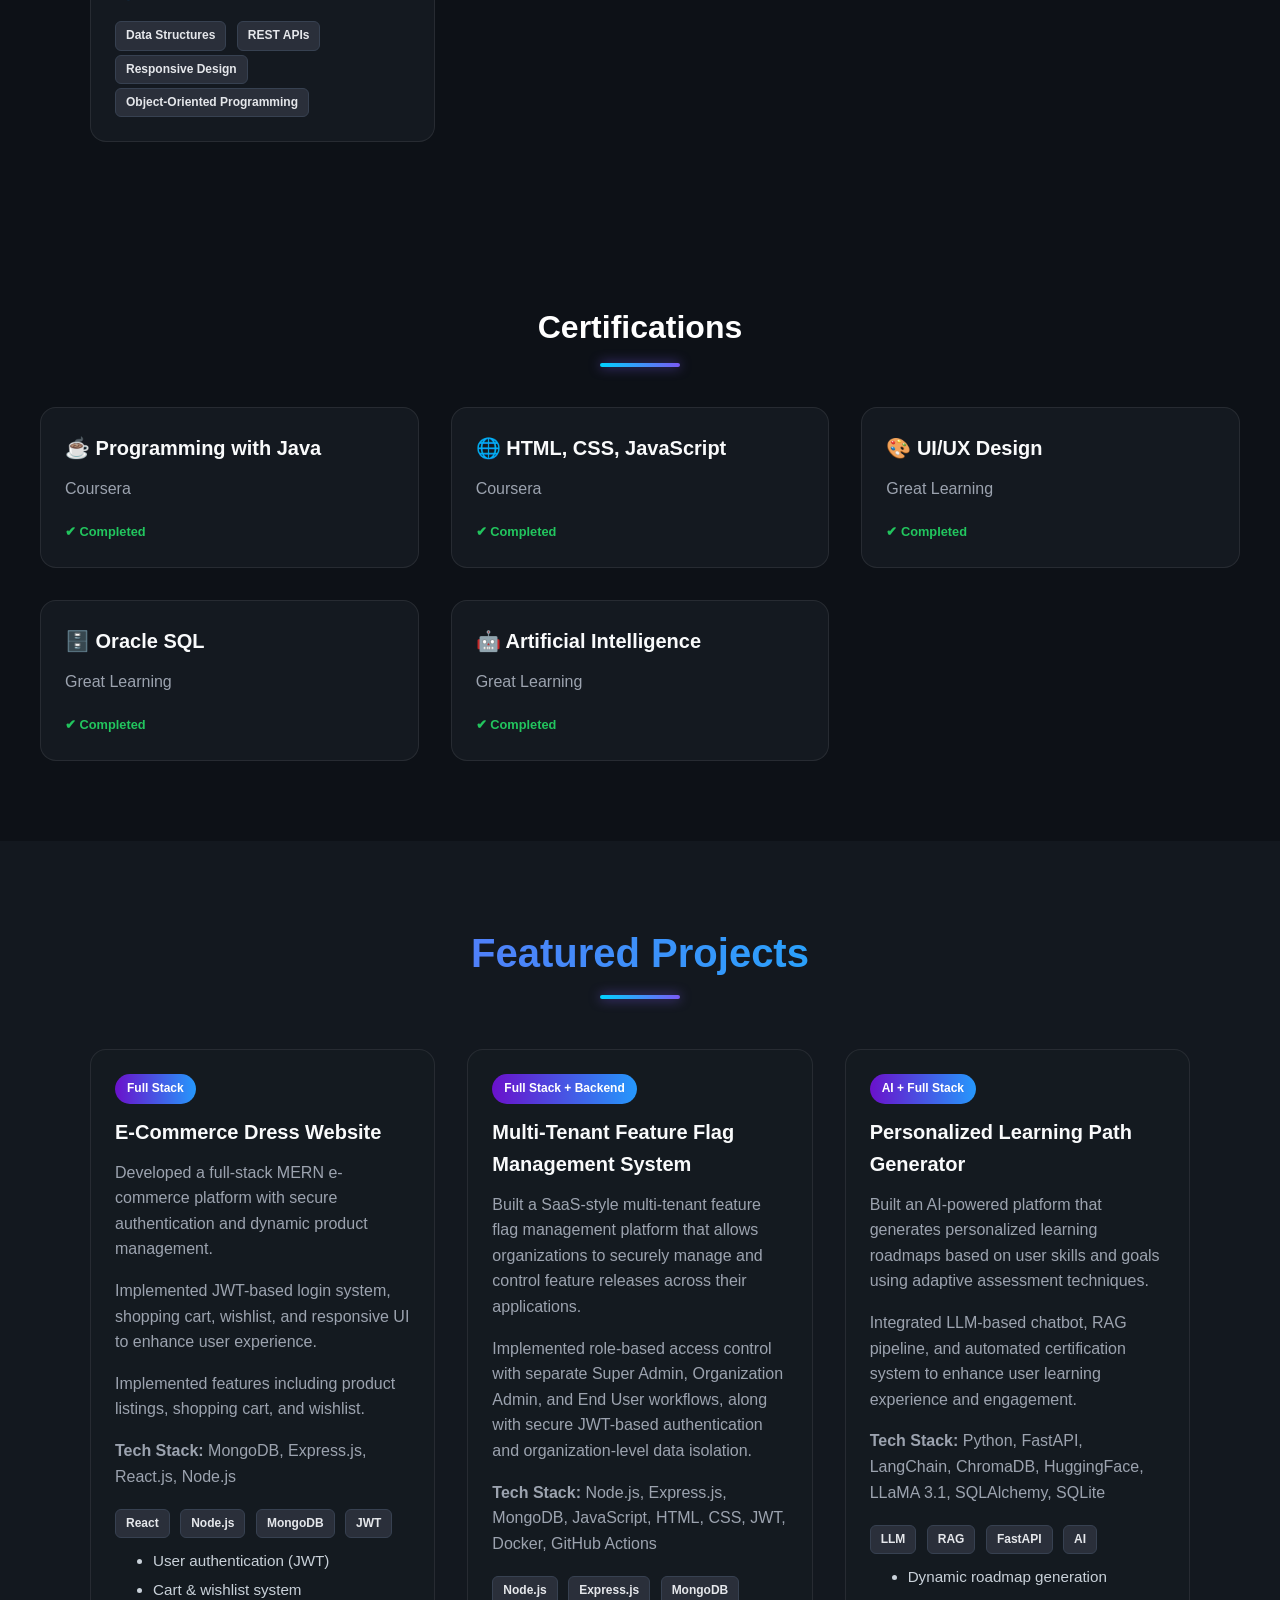
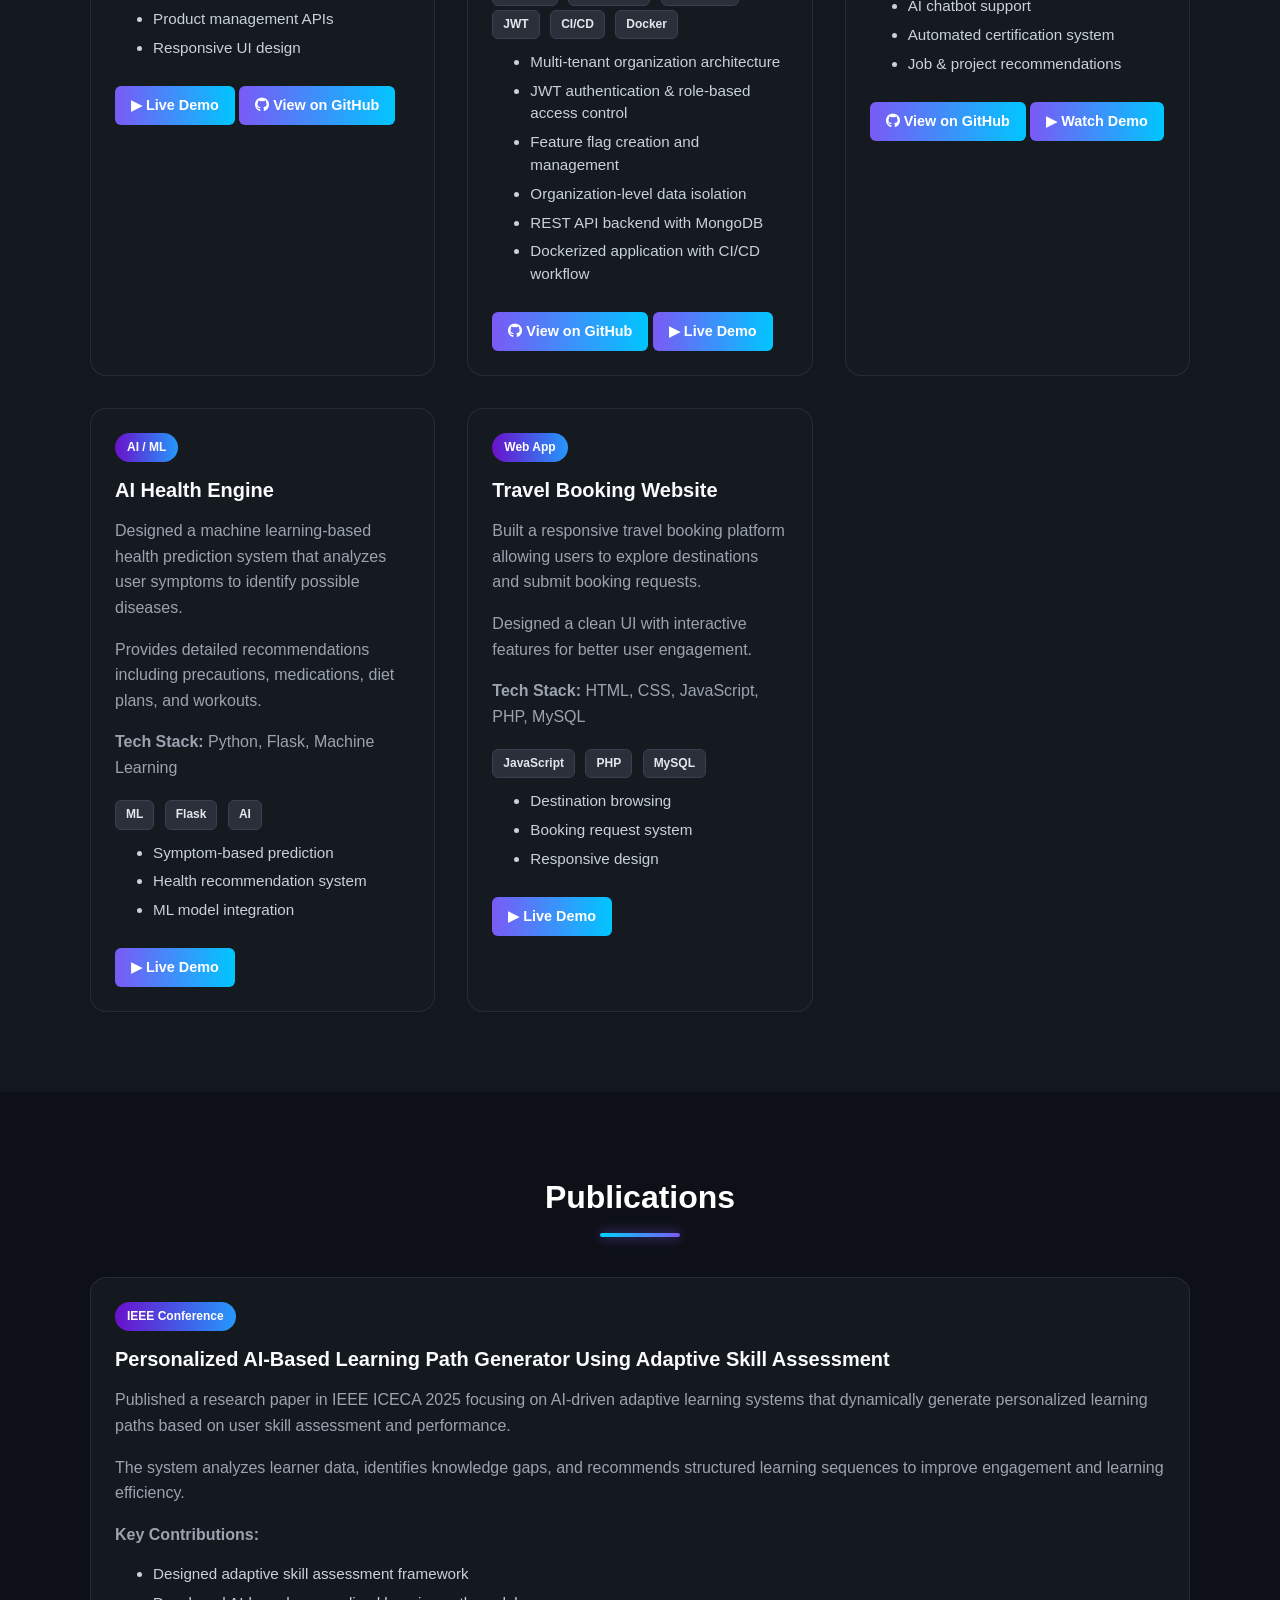
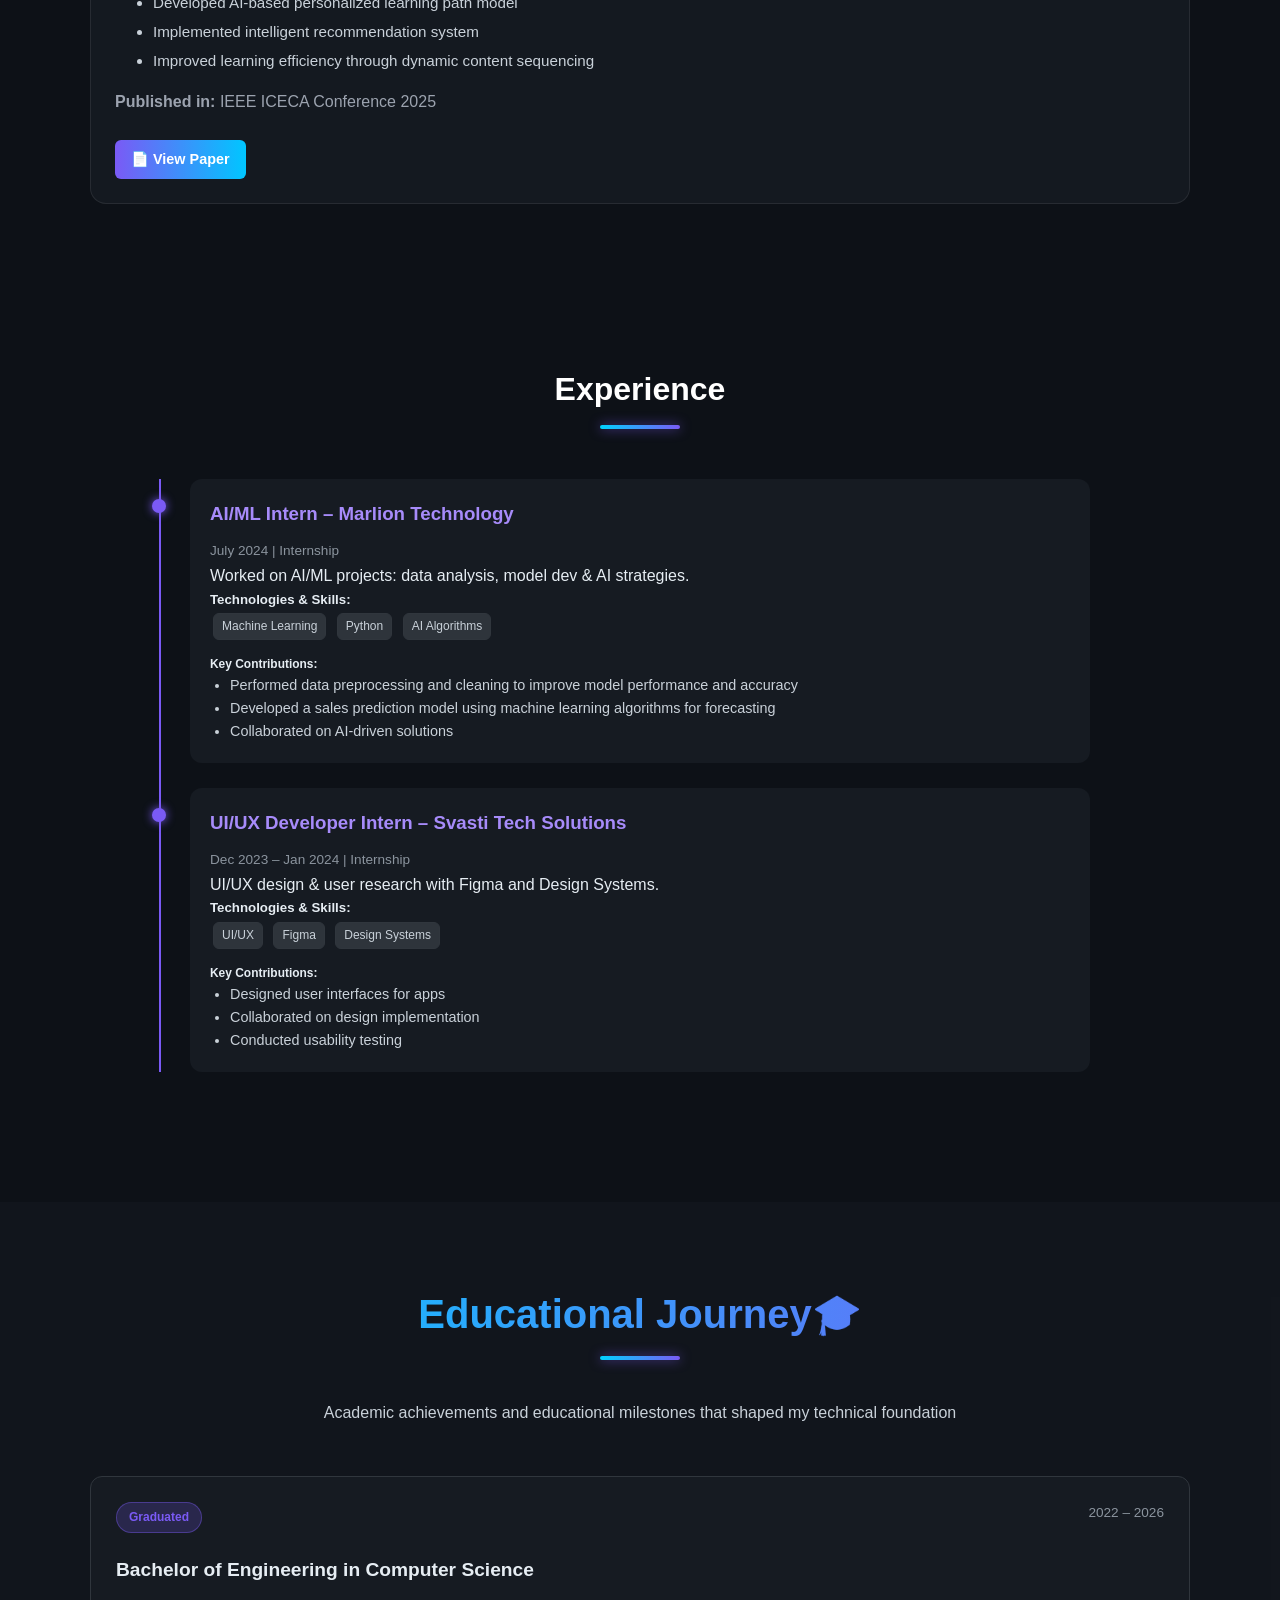
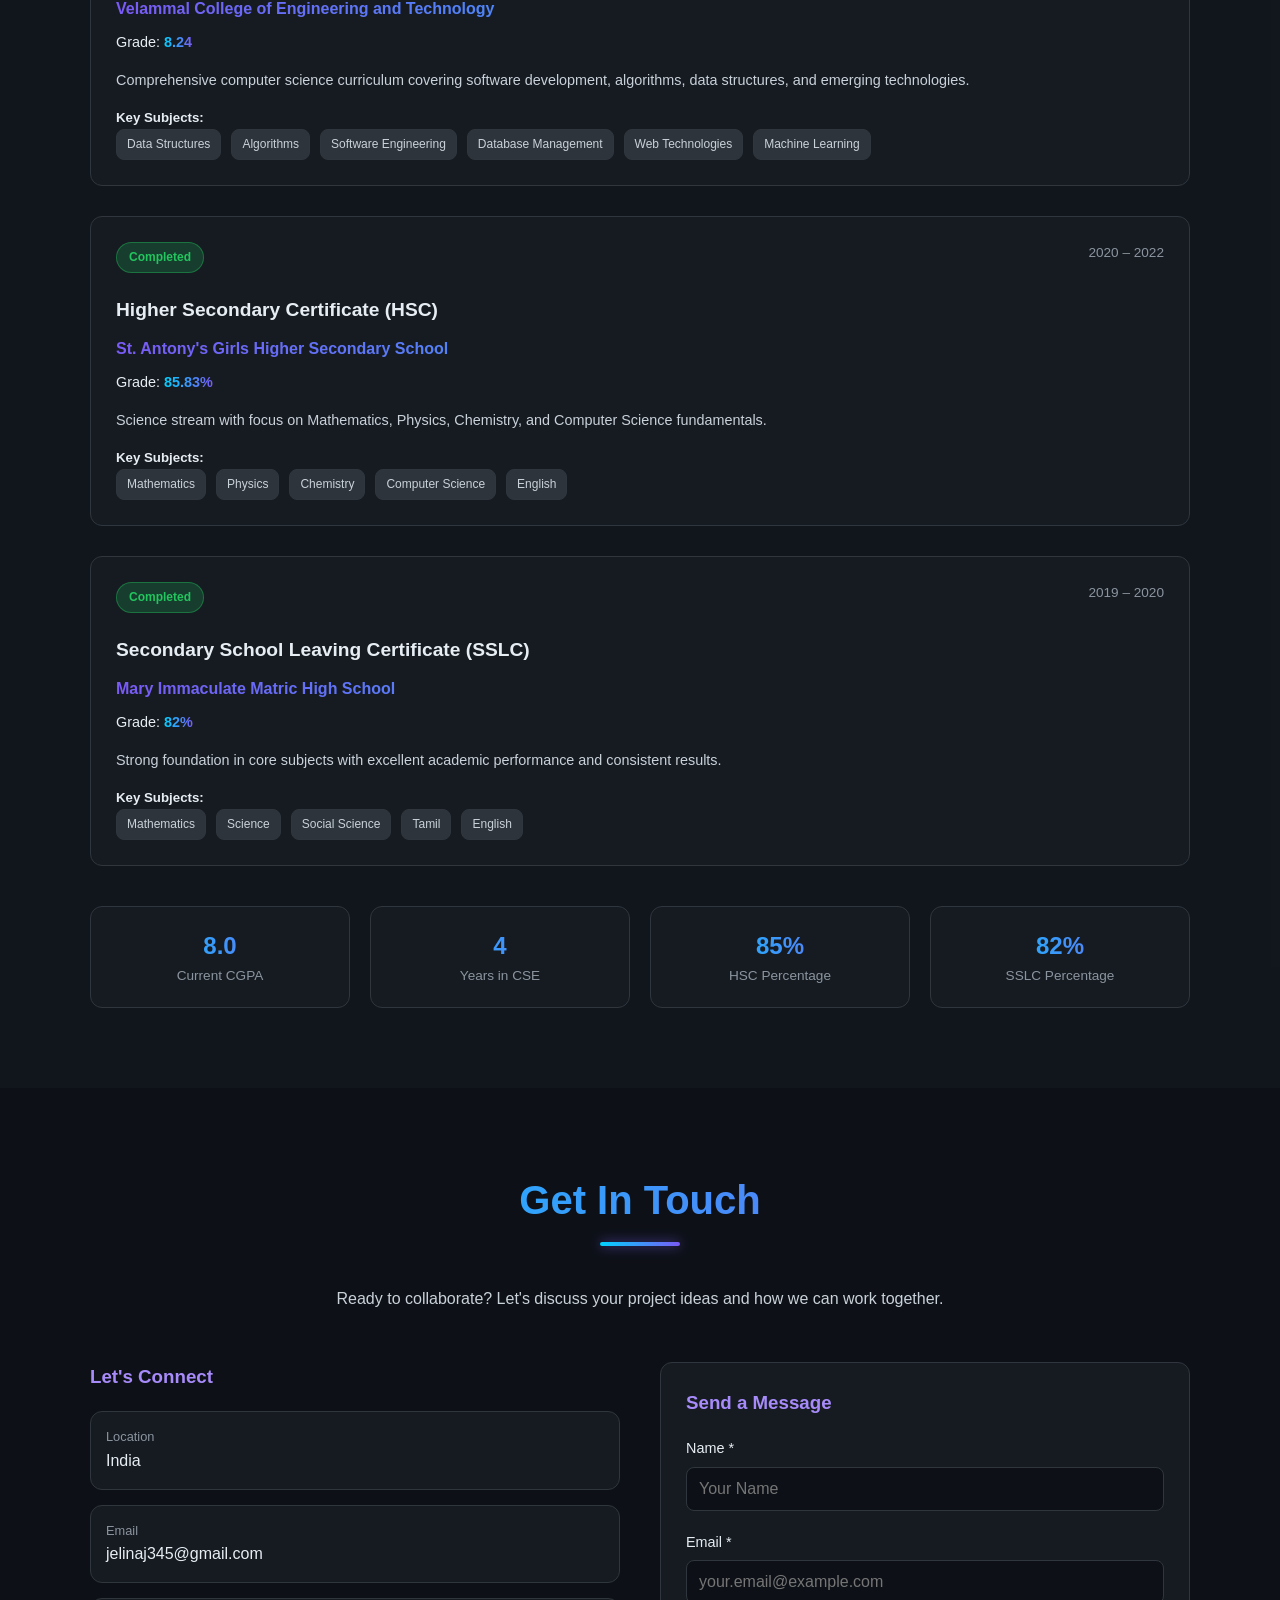
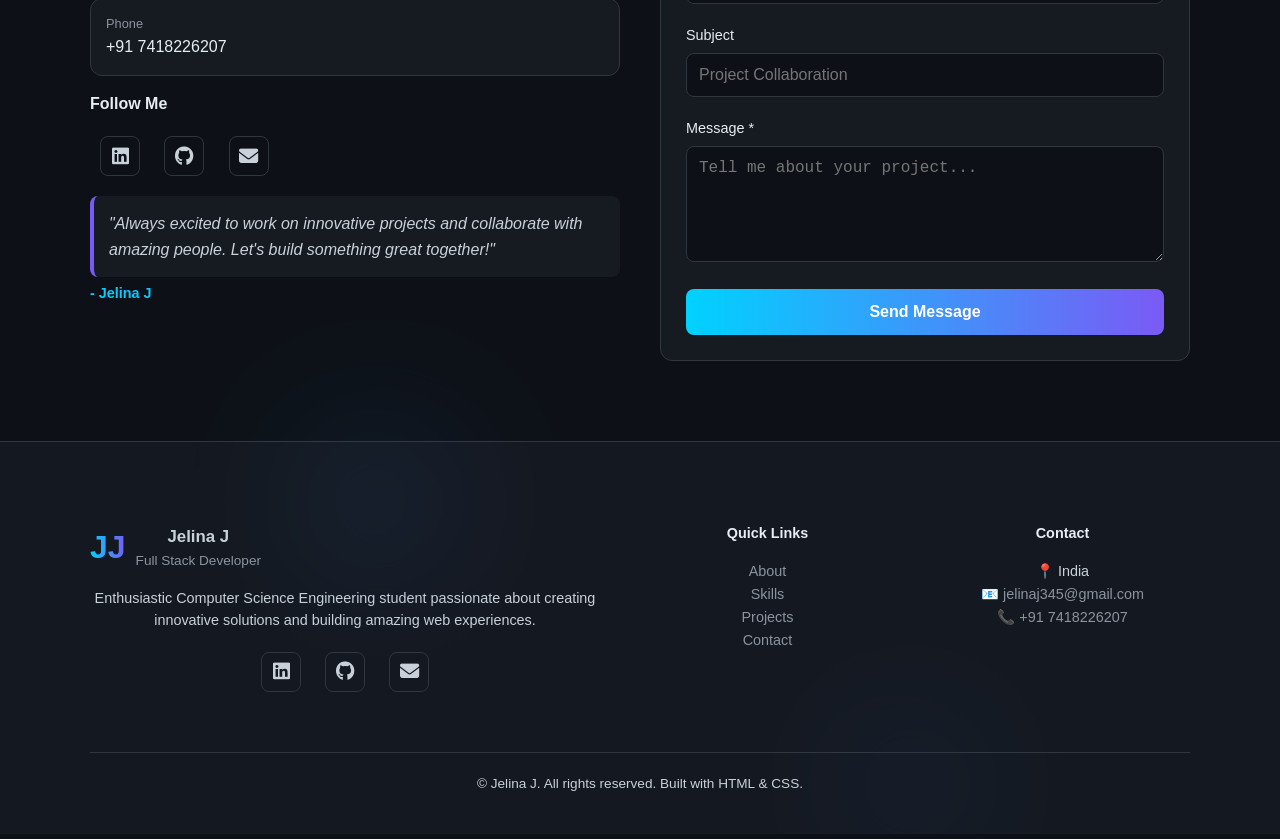
==== commit fab652a7: "Update hero tagline for graduation year" ====
--- a/index.html
+++ b/index.html
@@ -40,7 +40,7 @@
       <p class="hero-greeting">Hello, I'm</p>
       <h1 class="hero-name">Jelina J</h1>
       <p class="hero-tagline">
-        Enthusiastic Computer Science Engineering student |
+        Computer Science Graduate (2026) |
         <span class="gradient-text">Aspiring Software Engineer</span>
       </p>
       <p class="hero-description">
@@ -769,4 +769,4 @@
   </script>
 </body>
 
-</html>+</html>
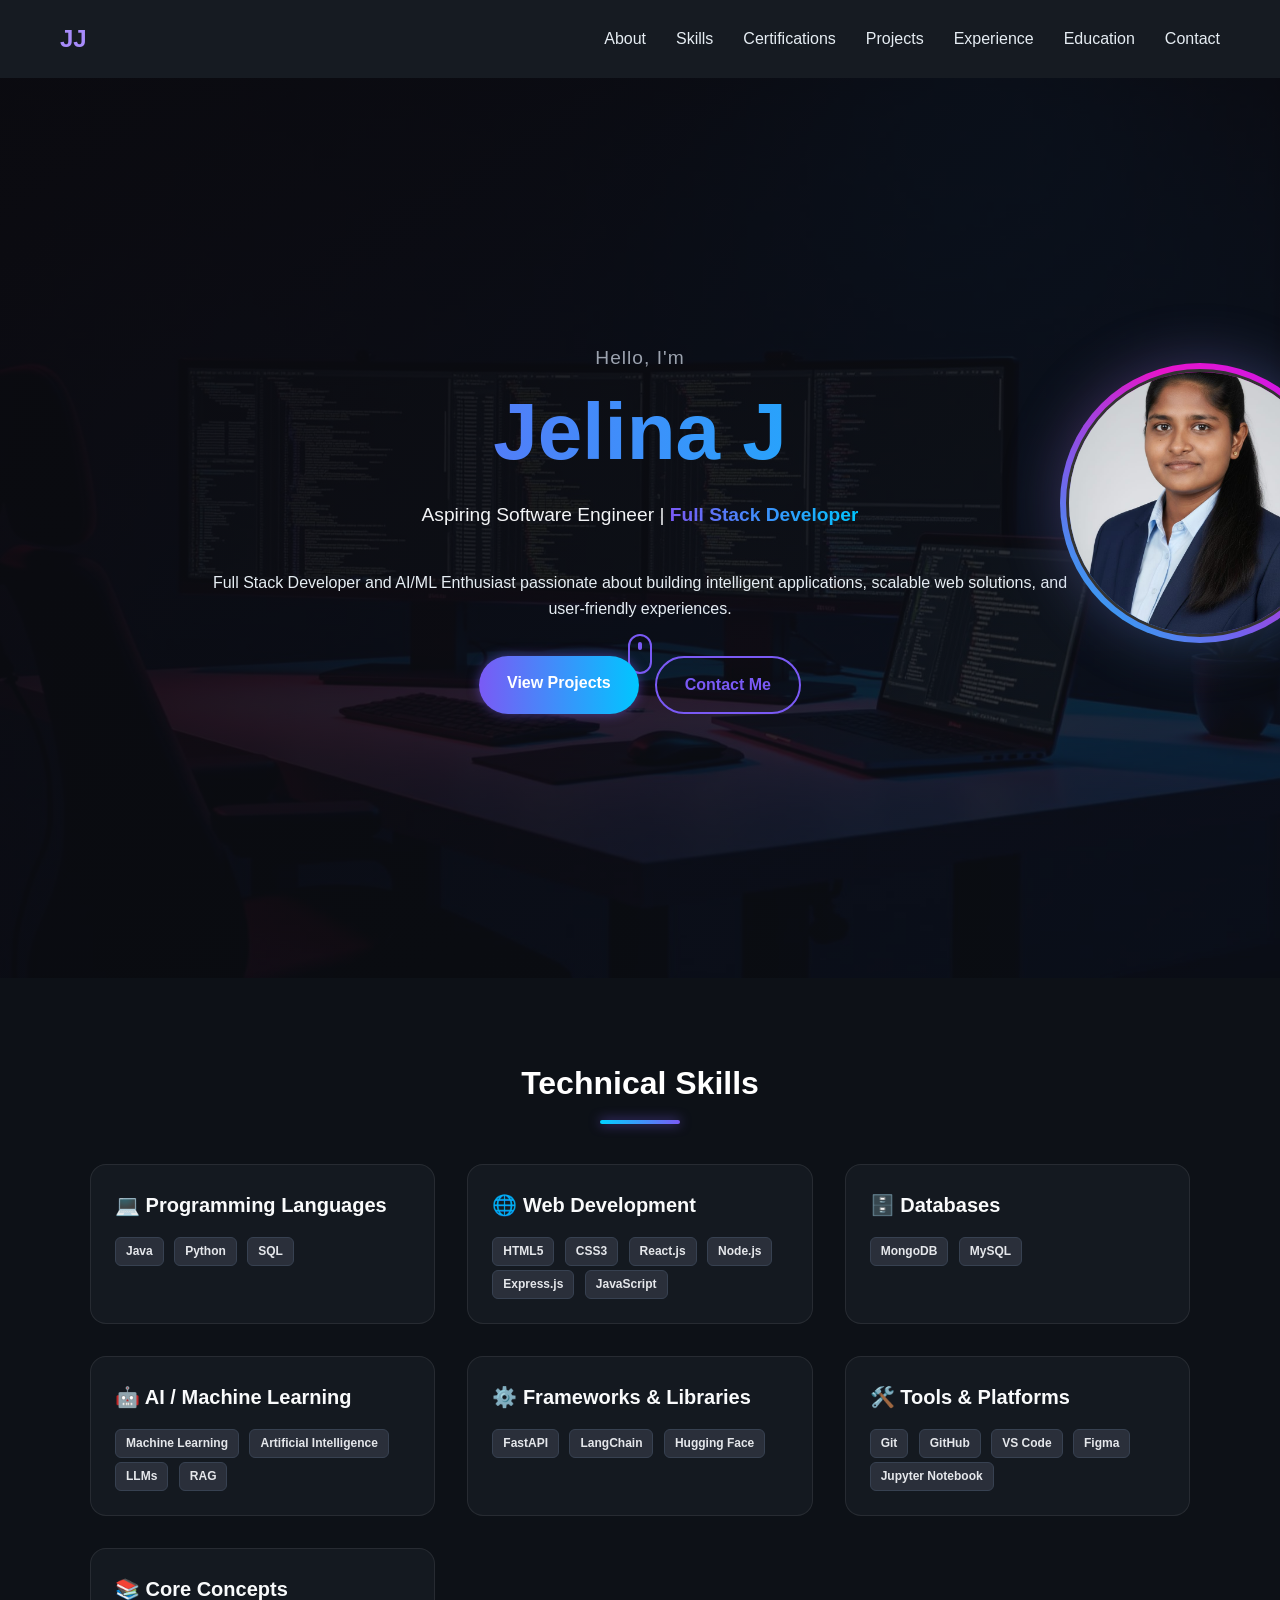
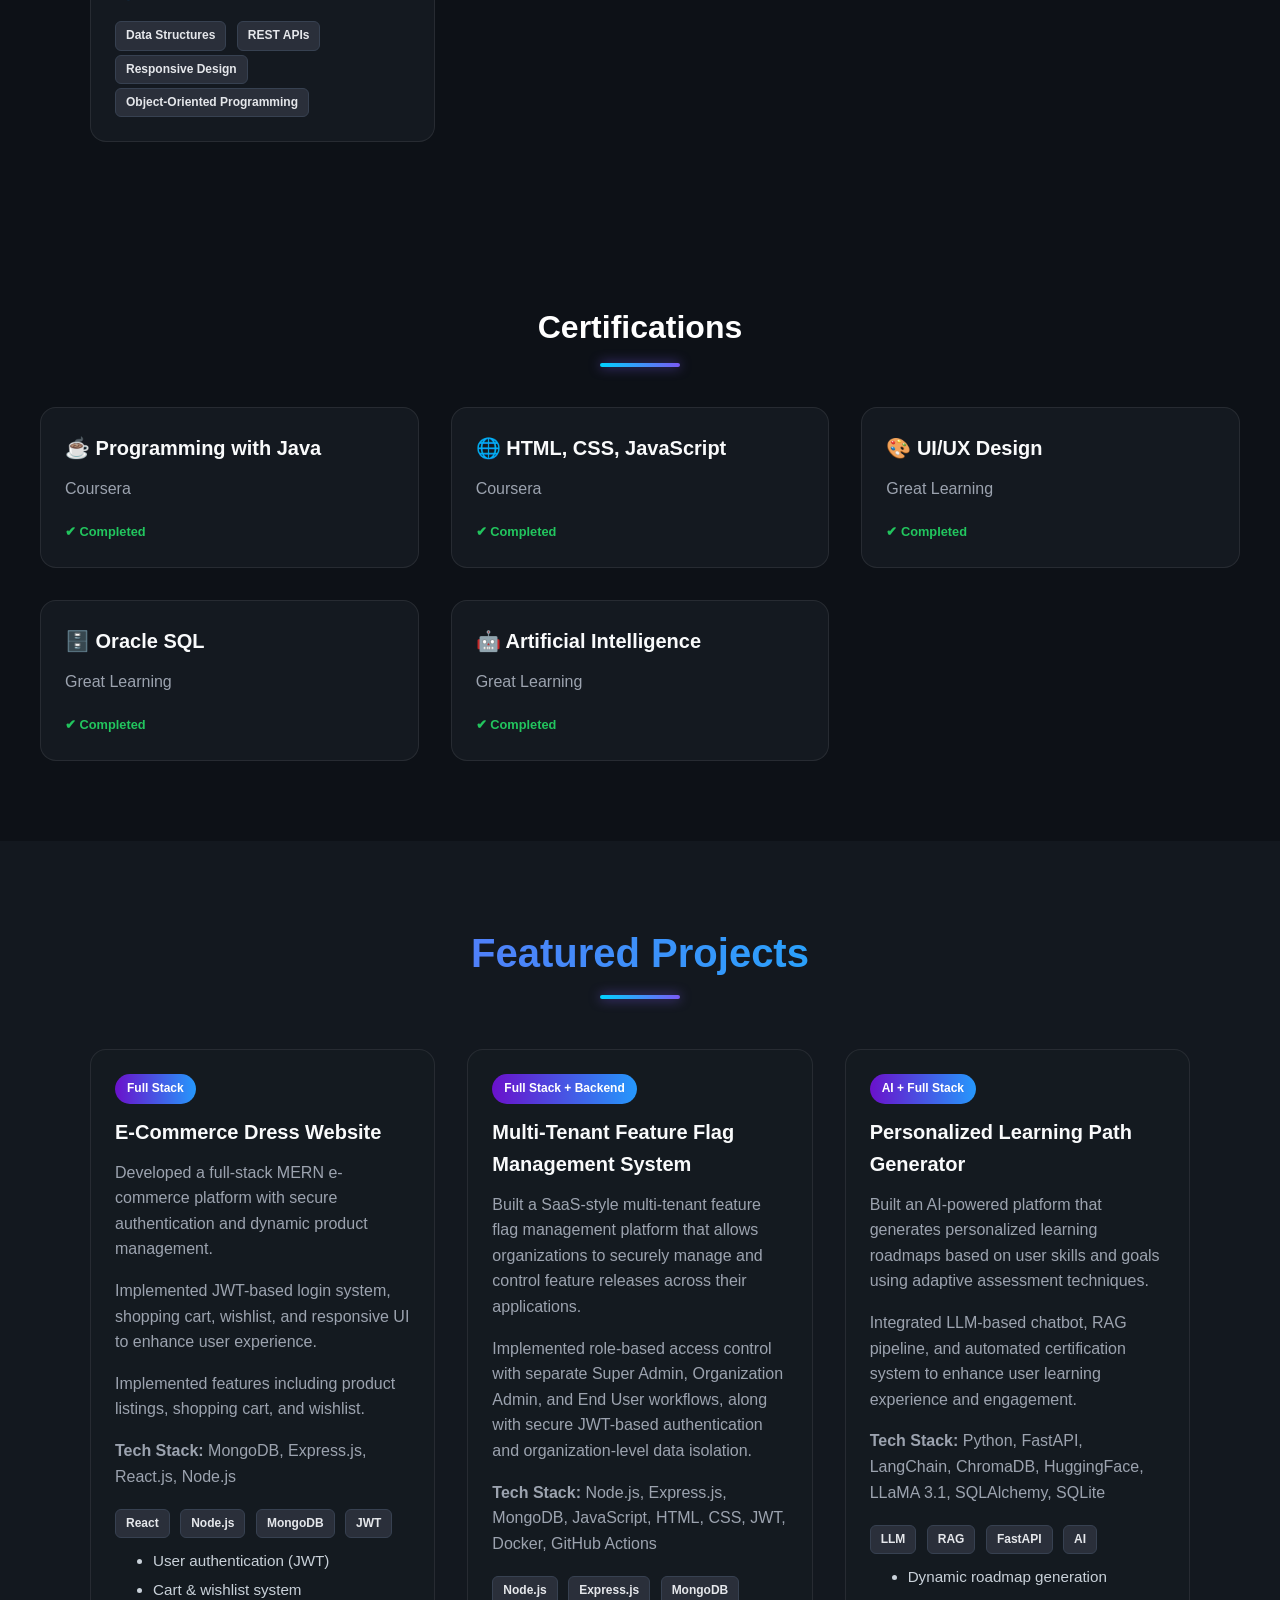
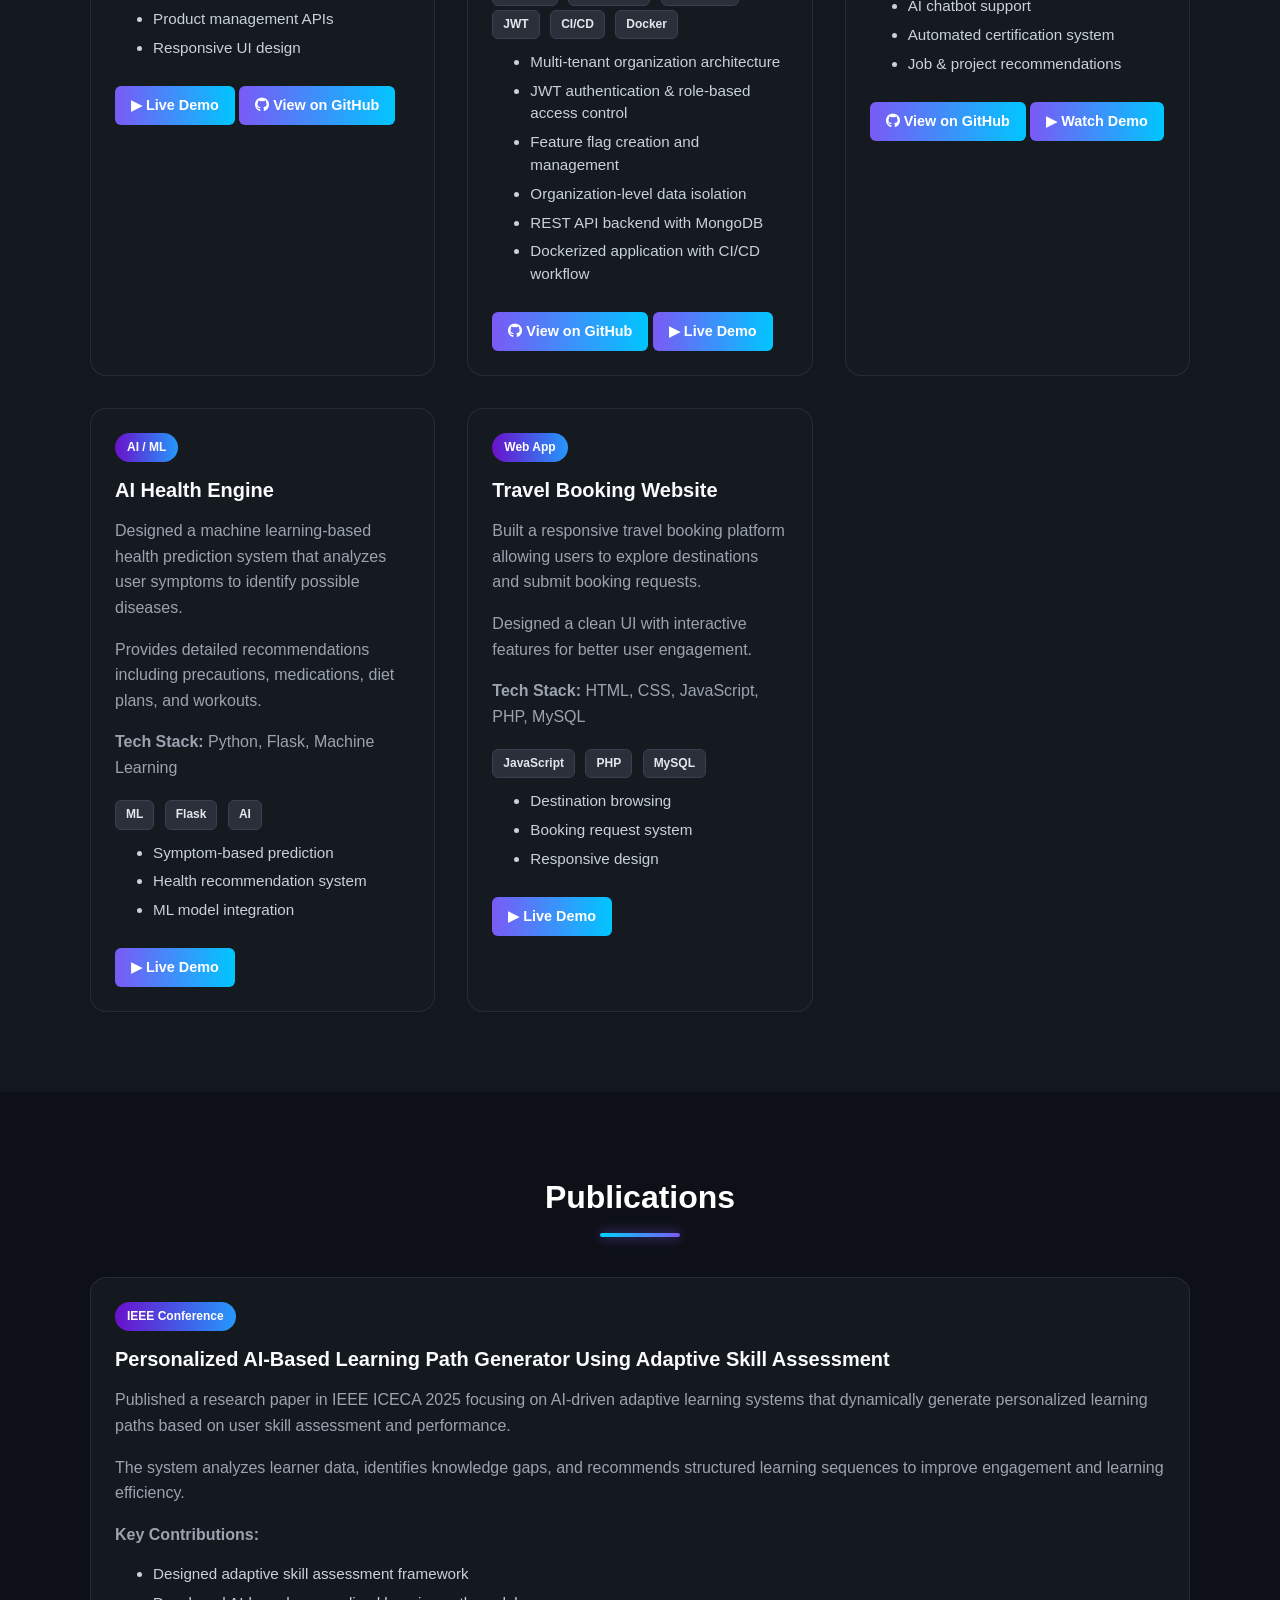
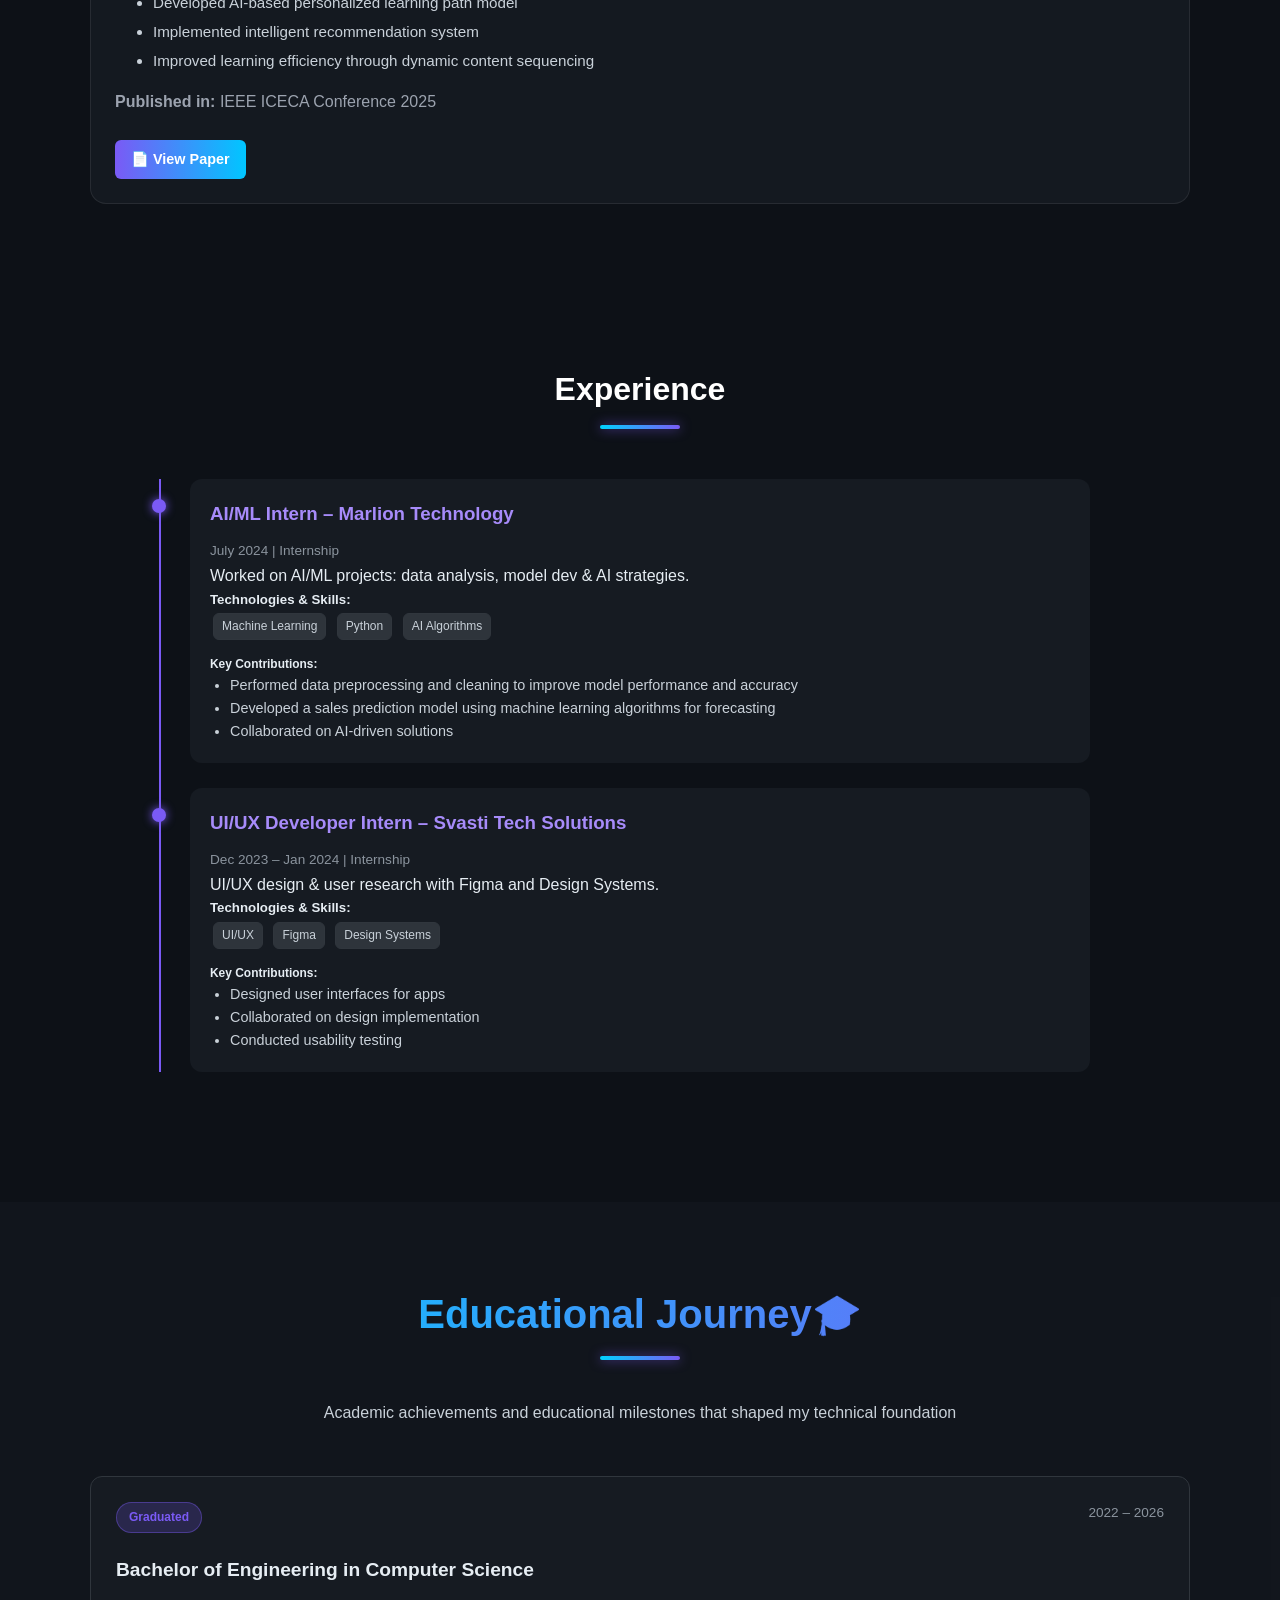
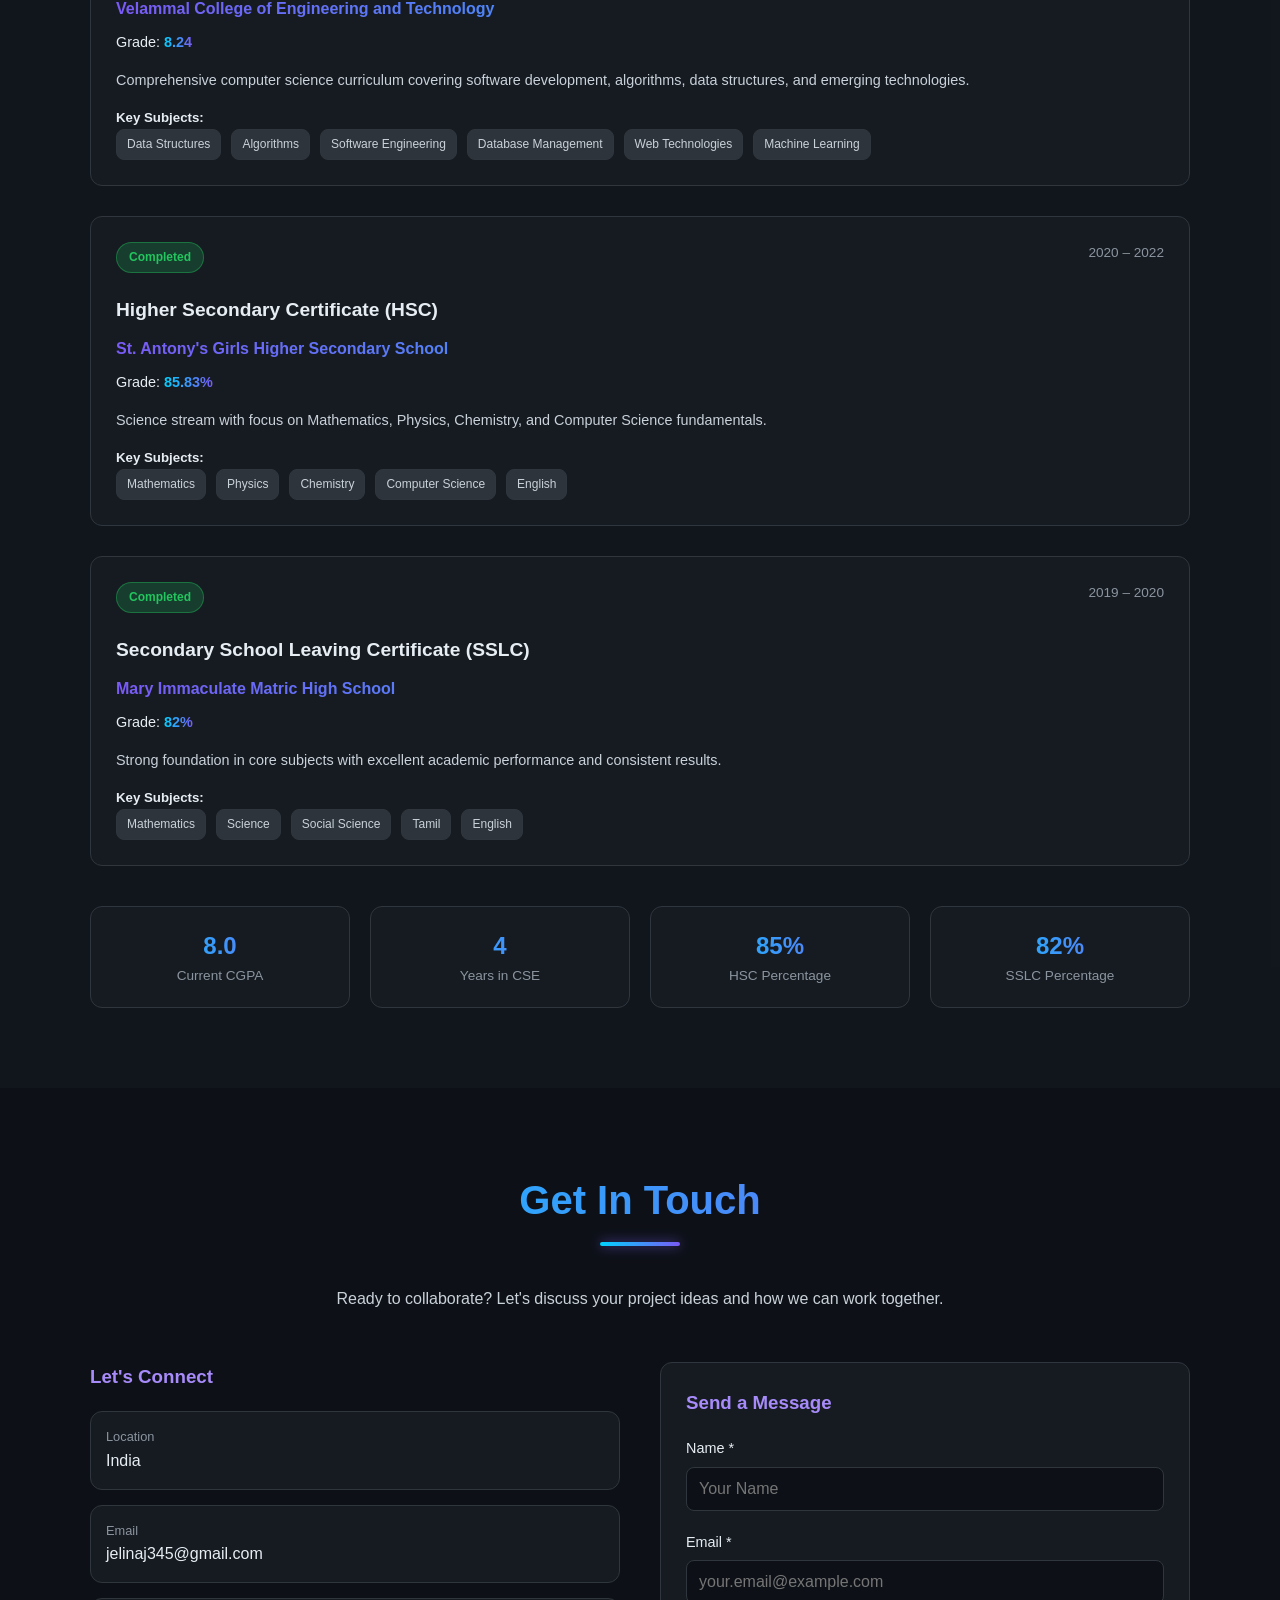
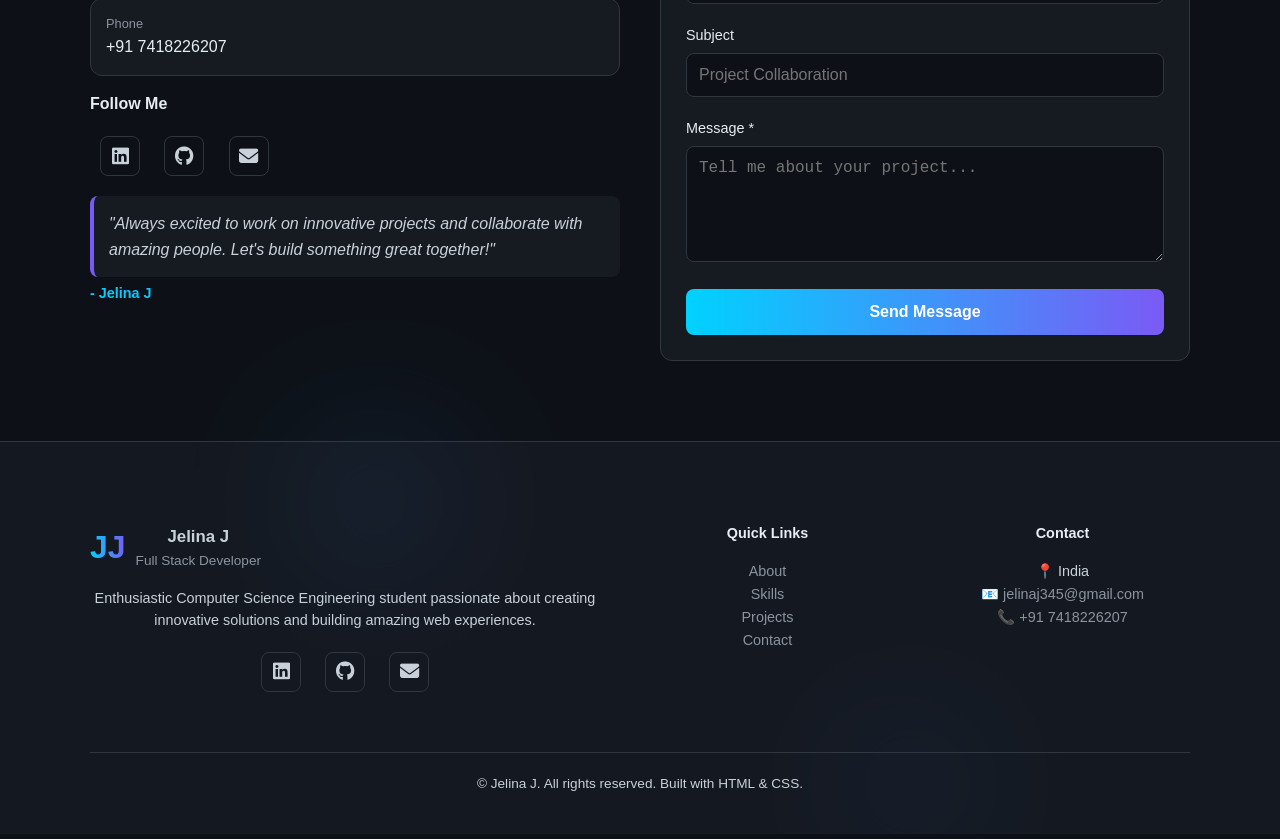
==== commit e9b3df9e: "Update tagline from 'Aspiring Software Engineer' to 'Full Stack Developer'" ====
--- a/index.html
+++ b/index.html
@@ -40,8 +40,8 @@
       <p class="hero-greeting">Hello, I'm</p>
       <h1 class="hero-name">Jelina J</h1>
       <p class="hero-tagline">
-        Computer Science Graduate (2026) |
-        <span class="gradient-text">Aspiring Software Engineer</span>
+        Aspiring Software Engineer |
+        <span class="gradient-text">Full Stack Developer</span>
       </p>
       <p class="hero-description">
         Full Stack Developer and AI/ML Enthusiast passionate about building
--- a/style.css
+++ b/style.css
@@ -817,12 +817,15 @@
 }
 
 /* Buttons */
+
 .hero-buttons {
   display: flex;
   flex-wrap: wrap;
   gap: 16px;
   justify-content: center;
-}
+  margin-top: 35px;
+}
+
 
 .btn {
   padding: 14px 28px;
@@ -1302,4 +1305,4 @@
   .nav-links.active {
     display: flex !important;
   }
-}+}
